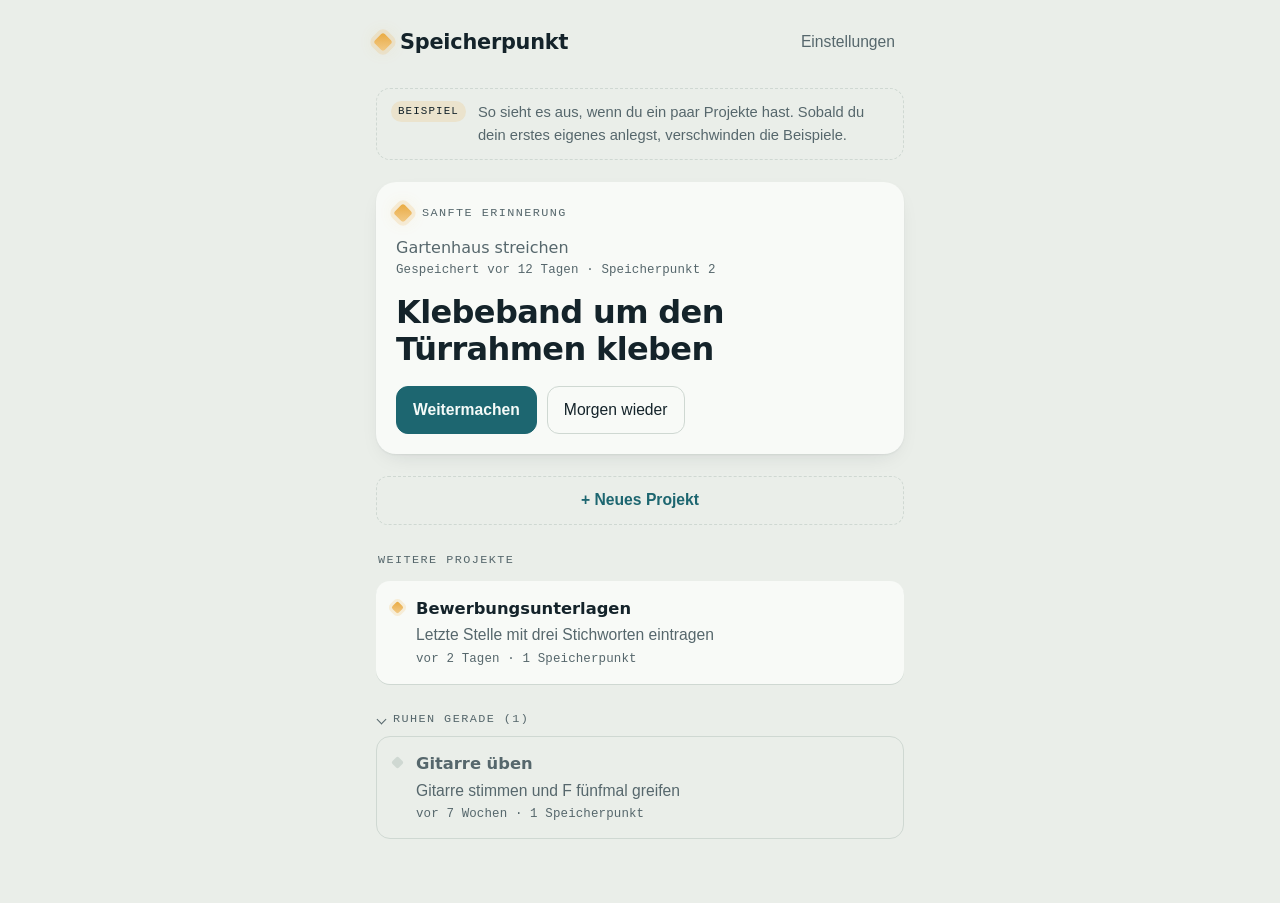
==== index.html @ 3ee36aa5 "Add files via upload v2" ====
<!doctype html>
<html lang="de">
<head>
<meta charset="utf-8">
<meta name="viewport" content="width=device-width, initial-scale=1, viewport-fit=cover">
<title>Speicherpunkt</title>
<meta name="description" content="Setz einen Speicherpunkt, bevor du aufhörst. Wenn du zurückkommst, zeigt dir Speicherpunkt, wo du warst, und genau einen nächsten Schritt.">
<meta name="theme-color" content="#eaeee9" media="(prefers-color-scheme: light)">
<meta name="theme-color" content="#0e1618" media="(prefers-color-scheme: dark)">
<meta name="apple-mobile-web-app-capable" content="yes">
<meta name="mobile-web-app-capable" content="yes">
<meta name="apple-mobile-web-app-title" content="Speicherpunkt">
<meta name="apple-mobile-web-app-status-bar-style" content="default">
<link rel="manifest" href="manifest.webmanifest">
<link rel="icon" href="icons/favicon.svg" type="image/svg+xml">
<link rel="icon" href="icons/icon-192.png" sizes="192x192" type="image/png">
<link rel="apple-touch-icon" href="icons/apple-touch-icon.png">
<style>
:root { padding-top: env(safe-area-inset-top, 0px); padding-bottom: env(safe-area-inset-bottom, 0px); color-scheme: light; }
*, *::before, *::after { box-sizing: border-box; }
html { -webkit-text-size-adjust: 100%; }
body { margin: 0; min-height: 100vh; }
[hidden] { display: none !important; }

/* Layout: one calm column; the save point is the object on stage, everything around it stays quiet. */
:root {
  --paper: #eaeee9;
  --surface: #f8faf7;
  --ink: #14232a;
  --muted: #56676c;
  --line: #cfd8d2;
  --accent: #1d6670;
  --on-accent: #f4faf8;
  --gem: #e9a93a;
  --gem-soft: rgba(233, 169, 58, .16);
  --accent-soft: rgba(29, 102, 112, .09);
  --danger: #a5402d;
  --shadow: 0 1px 2px rgba(20, 35, 42, .06), 0 8px 24px -12px rgba(20, 35, 42, .18);
  --font-display: ui-rounded, "SF Pro Rounded", "Avenir Next", "Segoe UI Variable Display", "Segoe UI", Roboto, system-ui, sans-serif;
  --font-body: -apple-system, BlinkMacSystemFont, "Segoe UI Variable Text", "Segoe UI", Roboto, "Helvetica Neue", Arial, sans-serif;
  --font-mono: ui-monospace, "SF Mono", "Cascadia Mono", Menlo, Consolas, "Roboto Mono", monospace;
  --r: 14px;
}
@media (prefers-color-scheme: dark) { :root:not([data-theme="light"]) {
  --paper: #0e1618; --surface: #162126; --ink: #e3ebe8; --muted: #93a4a6; --line: #26363b;
  --accent: #63c3c3; --on-accent: #0b1517; --gem: #f3bf58; --gem-soft: rgba(243, 191, 88, .14);
  --accent-soft: rgba(99, 195, 195, .10); --danger: #f08a73;
  --shadow: 0 1px 2px rgba(0, 0, 0, .3), 0 10px 30px -14px rgba(0, 0, 0, .6); color-scheme: dark } }
:root[data-theme="dark"] {
  --paper: #0e1618; --surface: #162126; --ink: #e3ebe8; --muted: #93a4a6; --line: #26363b;
  --accent: #63c3c3; --on-accent: #0b1517; --gem: #f3bf58; --gem-soft: rgba(243, 191, 88, .14);
  --accent-soft: rgba(99, 195, 195, .10); --danger: #f08a73;
  --shadow: 0 1px 2px rgba(0, 0, 0, .3), 0 10px 30px -14px rgba(0, 0, 0, .6); color-scheme: dark }

body { background: var(--paper); color: var(--ink); font-family: var(--font-body); font-size: 17px; line-height: 1.55; -webkit-font-smoothing: antialiased; }
.app { max-width: 560px; margin: 0 auto; padding-left: max(16px, env(safe-area-inset-left, 0px)); padding-right: max(16px, env(safe-area-inset-right, 0px)); padding-block: 18px 64px; display: flex; flex-direction: column; gap: 22px; }
h1, h2, h3 { margin: 0; font-family: var(--font-display); font-weight: 700; letter-spacing: -.01em; text-wrap: balance; }
p { margin: 0; }
.mono, .meta { font-family: var(--font-mono); font-size: .78rem; letter-spacing: .01em; color: var(--muted); font-variant-numeric: tabular-nums; }
.eyebrow { font-family: var(--font-mono); font-weight: 500; font-size: .74rem; text-transform: uppercase; letter-spacing: .12em; color: var(--muted); }

/* header */
header.top { display: flex; align-items: center; justify-content: space-between; gap: 12px; min-height: 44px; }
.brand { display: flex; align-items: center; gap: 10px; }
.brand h1 { font-size: 1.3rem; font-weight: 700; }

/* the save-point gem */
.gem { width: 14px; height: 14px; flex: none; transform: rotate(45deg); border-radius: 3px; background: linear-gradient(135deg, var(--gem), color-mix(in srgb, var(--gem) 60%, #ffffff)); box-shadow: 0 0 0 4px var(--gem-soft), 0 0 18px var(--gem-soft); }
.gem.sm { width: 9px; height: 9px; border-radius: 2px; box-shadow: 0 0 0 3px var(--gem-soft); }
.gem.dim { background: var(--line); box-shadow: none; }
@media (prefers-reduced-motion: no-preference) {
  .gem.pulse { animation: pulse 3.2s ease-in-out infinite; }
  @keyframes pulse { 0%, 100% { box-shadow: 0 0 0 4px var(--gem-soft), 0 0 14px var(--gem-soft); } 50% { box-shadow: 0 0 0 7px var(--gem-soft), 0 0 26px var(--gem-soft); } }
}

/* buttons */
button { font: inherit; font-size: .98rem; cursor: pointer; border-radius: 12px; border: 1px solid var(--line); background: var(--surface); color: var(--ink); padding: 11px 16px; min-height: 46px; transition: background-color .15s, border-color .15s, transform .1s; }
button:hover { border-color: color-mix(in srgb, var(--accent) 45%, var(--line)); }
button:active { transform: translateY(1px); }
button.primary { background: var(--accent); color: var(--on-accent); border-color: var(--accent); font-weight: 700; }
button.primary:hover { background: color-mix(in srgb, var(--accent) 88%, var(--ink)); }
button.ghost { background: transparent; border-color: transparent; color: var(--muted); padding-inline: 8px; }
button.ghost:hover { color: var(--ink); border-color: transparent; }
button.wide { width: 100%; }
button.add { border-style: dashed; background: transparent; color: var(--accent); font-weight: 700; }
button:disabled { opacity: .45; cursor: default; }
button:focus-visible, input:focus-visible, textarea:focus-visible, summary:focus-visible { outline: 3px solid var(--gem); outline-offset: 2px; }
.row { display: flex; gap: 10px; flex-wrap: wrap; }
.row.stack { flex-direction: column; }
.row.stack > button { width: 100%; }

/* hero: the save point you could return to */
.hero { position: relative; background: var(--surface); border-radius: 20px; padding: 22px 20px 20px; box-shadow: var(--shadow); display: flex; flex-direction: column; gap: 14px; overflow-wrap: anywhere; min-width: 0; }
.hero .slot { display: flex; align-items: center; gap: 12px; }
.hero-proj { font-family: var(--font-display); font-size: 1rem; font-weight: 500; color: var(--muted); }
.hero-step { font-family: var(--font-display); font-weight: 700; font-size: clamp(1.55rem, 6vw, 2rem); line-height: 1.15; letter-spacing: -.02em; }
.hero .row { margin-top: 4px; }
.hero.quiet .hero-step { font-size: 1.3rem; }

.banner { display: flex; gap: 12px; align-items: flex-start; border: 1px dashed var(--line); border-radius: var(--r); padding: 12px 14px; color: var(--muted); font-size: .92rem; }
.tag { font-family: var(--font-mono); font-size: .68rem; text-transform: uppercase; letter-spacing: .1em; padding: 2px 7px; border-radius: 99px; background: var(--gem-soft); color: var(--ink); white-space: nowrap; }

/* project list */
.group { display: flex; flex-direction: column; gap: 4px; }
.group > h2, .group > summary { font-family: var(--font-mono); font-weight: 500; font-size: .74rem; text-transform: uppercase; letter-spacing: .12em; color: var(--muted); padding: 4px 2px 8px; }
details.group > summary { cursor: pointer; list-style: none; display: flex; align-items: center; gap: 8px; }
details.group > summary::-webkit-details-marker { display: none; }
details.group > summary::before { content: ""; width: 7px; height: 7px; border-right: 1.5px solid currentColor; border-bottom: 1.5px solid currentColor; transform: rotate(-45deg); transition: transform .15s; }
details.group[open] > summary::before { transform: rotate(45deg); }
.list { display: flex; flex-direction: column; gap: 8px; }
.proj { text-align: left; display: grid; grid-template-columns: auto 1fr; gap: 4px 14px; align-items: start; width: 100%; padding: 14px 16px; border-radius: var(--r); background: var(--surface); border-color: transparent; box-shadow: 0 1px 0 var(--line); min-width: 0; }
.proj .gem { margin-top: 7px; }
.proj .body { display: flex; flex-direction: column; gap: 2px; min-width: 0; }
.proj .name { font-family: var(--font-display); font-weight: 700; font-size: 1.02rem; overflow-wrap: anywhere; display: flex; gap: 8px; align-items: center; flex-wrap: wrap; }
.proj .step { color: var(--muted); overflow: hidden; text-overflow: ellipsis; white-space: nowrap; }
.proj.resting { background: transparent; box-shadow: none; border: 1px solid var(--line); }
.proj.resting .name { color: var(--muted); }

/* project / return view */
.stage { display: flex; flex-direction: column; gap: 16px; overflow-wrap: anywhere; min-width: 0; }
.stage h2.big { font-size: clamp(1.7rem, 7vw, 2.2rem); line-height: 1.1; letter-spacing: -.025em; }
.welcome { background: var(--gem-soft); border-radius: var(--r); padding: 12px 14px; font-size: .95rem; }
.where { white-space: pre-wrap; font-size: 1.02rem; padding: 4px 0 4px 16px; border-left: 2px solid var(--line); color: var(--ink); }
.step-card { background: var(--surface); border-radius: 20px; padding: 18px 20px; box-shadow: var(--shadow); display: flex; flex-direction: column; gap: 8px; }
.step-card .next { font-family: var(--font-display); font-weight: 700; font-size: clamp(1.35rem, 5.5vw, 1.7rem); line-height: 1.2; letter-spacing: -.015em; }
.step-card .slot { display: flex; align-items: center; gap: 10px; }

/* history timeline */
details.history > summary { cursor: pointer; color: var(--muted); font-family: var(--font-mono); font-size: .78rem; text-transform: uppercase; letter-spacing: .1em; padding: 6px 2px; list-style: none; display: flex; align-items: center; gap: 8px; }
details.history > summary::-webkit-details-marker { display: none; }
details.history > summary::before { content: ""; width: 7px; height: 7px; border-right: 1.5px solid currentColor; border-bottom: 1.5px solid currentColor; transform: rotate(-45deg); transition: transform .15s; }
details.history[open] > summary::before { transform: rotate(45deg); }
.timeline { list-style: none; margin: 10px 0 0; padding: 0 0 0 6px; display: flex; flex-direction: column; }
.timeline li { position: relative; padding: 0 0 18px 24px; border-left: 1.5px dashed var(--line); display: flex; flex-direction: column; gap: 4px; overflow-wrap: anywhere; }
.timeline li:last-child { border-left-color: transparent; padding-bottom: 0; }
.timeline li .gem { position: absolute; left: -5.5px; top: 5px; }
.timeline .was { color: var(--muted); font-size: .95rem; white-space: pre-wrap; }
.timeline .then { font-size: .95rem; }
.timeline .then s { color: var(--muted); }

/* panels (forms, menus, settings) */
.panel { background: var(--surface); border-radius: 18px; padding: 18px; display: flex; flex-direction: column; gap: 16px; box-shadow: 0 1px 0 var(--line); overflow-wrap: anywhere; min-width: 0; }
.panel h2 { font-size: 1.15rem; }
.panel.big h2 { font-size: clamp(1.45rem, 6vw, 1.8rem); line-height: 1.15; }
.panel.confirm { box-shadow: 0 0 0 1.5px var(--gem); }
.field { display: flex; flex-direction: column; gap: 6px; }
label, .label { font-weight: 700; font-size: .95rem; }
input[type=text], textarea { width: 100%; box-sizing: border-box; font: inherit; font-size: 1.02rem; padding: 13px 14px; border-radius: 12px; border: 1px solid var(--line); background: var(--paper); color: var(--ink); }
input[type=text]::placeholder, textarea::placeholder { color: color-mix(in srgb, var(--muted) 80%, transparent); }
input[aria-invalid="true"] { border-color: var(--danger); }
textarea { min-height: 96px; resize: vertical; }
.hint { color: var(--muted); font-size: .85rem; }
.error { color: var(--danger); font-size: .9rem; }
.chips { display: flex; flex-wrap: wrap; gap: 8px; }
.chip { border-radius: 99px; min-height: 40px; padding: 8px 14px; background: transparent; font-size: .92rem; }
.chip[aria-pressed="true"] { background: var(--accent-soft); border-color: var(--accent); color: var(--accent); font-weight: 700; }

/* focus mode */
.focus { min-height: 62vh; display: flex; flex-direction: column; justify-content: center; align-items: flex-start; gap: 18px; overflow-wrap: anywhere; min-width: 0; }
.focus .next { font-family: var(--font-display); font-weight: 700; font-size: clamp(2rem, 9vw, 2.8rem); line-height: 1.08; letter-spacing: -.03em; }
.focus .gem { width: 18px; height: 18px; }

.finish-offer { display: flex; flex-direction: column; gap: 8px; padding: 14px 16px; border-radius: var(--r); background: var(--gem-soft); }
.finish-offer p:first-child { font-weight: 700; }
button.finish-btn { align-self: flex-start; background: var(--gem); border-color: var(--gem); color: #1b1407; font-weight: 700; }
.done-stage { min-height: 46vh; }
.proj.finished .gem { box-shadow: none; }
.toast { position: fixed; left: 50%; transform: translateX(-50%); width: max-content; max-width: calc(100% - 32px); bottom: calc(18px + env(safe-area-inset-bottom, 0px)); background: var(--ink); color: var(--paper); padding: 11px 16px; border-radius: 12px; font-size: .92rem; box-shadow: var(--shadow); pointer-events: none; }
@media (prefers-reduced-motion: no-preference) {
  .app > * { animation: rise .28s ease-out both; }
  @keyframes rise { from { transform: translateY(6px); } to { transform: none; } }
}
</style>
</head>
<body>
<noscript><p style="padding:16px">Speicherpunkt braucht JavaScript.</p></noscript>
<main class="app" id="app" aria-live="polite"></main>
<div class="toast" id="toast" role="status" hidden></div>

<script>
(() => {
  "use strict";
  const KEY = "speicherpunkt.v1";
  const DAY = 86400000;
  const $app = document.getElementById("app");
  const $toast = document.getElementById("toast");

  // ---------- state ----------
  let state = { v: 1, projects: [], updated: 0 };
  let examples = makeExamples();
  let view = { name: "home" };
  let storage = "memory"; // memory | local
  let confirmFor = null;

  function uid() { return Math.random().toString(36).slice(2, 10) + Date.now().toString(36).slice(-4); }
  function now() { return Date.now(); }

  function makeExamples() {
    const t = now();
    return [
      { id: "ex1", example: true, name: "Gartenhaus streichen", created: t - 30 * DAY, paused: false, remindAt: t - 1000,
        saves: [
          { id: "e1a", at: t - 20 * DAY, where: "Farbe gekauft, Pinsel liegen in der Garage.", next: "Abdeckplane auslegen", done: true },
          { id: "e1b", at: t - 12 * DAY, where: "Die Südwand ist fertig grundiert. Bei der Tür fehlt noch Klebeband.", next: "Klebeband um den Türrahmen kleben" } ] },
      { id: "ex2", example: true, name: "Bewerbungsunterlagen", created: t - 9 * DAY, paused: false, remindAt: null,
        saves: [ { id: "e2a", at: t - 2 * DAY, where: "Lebenslauf aktualisiert bis 2024. Letzte Stelle fehlt noch.", next: "Letzte Stelle mit drei Stichworten eintragen" } ] },
      { id: "ex3", example: true, name: "Gitarre üben", created: t - 90 * DAY, paused: true, remindAt: null,
        saves: [ { id: "e3a", at: t - 47 * DAY, where: "Barré-Griff F klappt fast, Saite H schnarrt noch.", next: "Gitarre stimmen und F fünfmal greifen" } ] }
    ];
  }

  function projects() { return state.projects.length ? state.projects : examples; }
  function showingExamples() { return state.projects.length === 0; }
  function find(id) { return projects().find(p => p.id === id); }
  function current(p) { return p.saves[p.saves.length - 1]; }
  function lastTouched(p) { const c = current(p); return c ? c.at : p.created; }
  function isDue(p) { return !p.paused && !p.finished && p.remindAt && p.remindAt <= now(); }
  const fmtDay = new Intl.DateTimeFormat("de-CH", { day: "numeric", month: "long", year: "numeric" });

  // ---------- persistence ----------
  function readLocal() {
    try { const raw = localStorage.getItem(KEY); if (!raw) return null; const s = JSON.parse(raw); return valid(s) ? s : null; } catch { return null; }
  }
  function writeLocal() {
    try { localStorage.setItem(KEY, JSON.stringify(state)); if (storage === "memory") storage = "local"; return true; } catch { return false; }
  }
  function valid(s) { return s && typeof s === "object" && Array.isArray(s.projects); }

  function persist() {
    state.updated = now();
    writeLocal();
  }

  // ---------- helpers ----------
  const esc = s => String(s == null ? "" : s).replace(/[&<>"']/g, c => ({ "&": "&amp;", "<": "&lt;", ">": "&gt;", '"': "&quot;", "'": "&#39;" }[c]));
  function ago(ts) {
    const d = now() - ts;
    const min = Math.round(d / 60000);
    if (min < 1) return "gerade eben";
    if (min < 60) return "vor " + min + (min === 1 ? " Minute" : " Minuten");
    const h = Math.round(min / 60);
    const days = Math.floor((startOfDay(now()) - startOfDay(ts)) / DAY);
    if (days === 0) return "heute";
    if (days === 1) return "gestern";
    if (days < 14) return "vor " + days + " Tagen";
    const w = Math.round(days / 7);
    if (days < 60) return "vor " + w + " Wochen";
    const m = Math.round(days / 30);
    if (days < 365) return "vor " + m + " Monaten";
    const y = Math.round(days / 365);
    return "vor " + y + (y === 1 ? " Jahr" : " Jahren");
  }
  function startOfDay(ts) { const d = new Date(ts); d.setHours(0, 0, 0, 0); return d.getTime(); }
  const fmtDate = new Intl.DateTimeFormat("de-CH", { weekday: "short", day: "numeric", month: "short" });
  const fmtTime = new Intl.DateTimeFormat("de-CH", { hour: "2-digit", minute: "2-digit" });
  function stamp(ts) { return fmtDate.format(ts) + " · " + fmtTime.format(ts); }
  function remindLabel(ts) {
    const days = Math.round((startOfDay(ts) - startOfDay(now())) / DAY);
    if (days <= 0) return "heute";
    if (days === 1) return "morgen";
    return "am " + fmtDate.format(ts);
  }
  function toast(msg) {
    $toast.textContent = msg; $toast.hidden = false;
    clearTimeout(toast.t); toast.t = setTimeout(() => { $toast.hidden = true; }, 3200);
  }
  function suggestion() {
    const act = projects().filter(p => !p.paused && !p.finished);
    if (!act.length) return null;
    const due = act.filter(isDue).sort((a, b) => a.remindAt - b.remindAt);
    if (due.length) return due[0];
    return act.slice().sort((a, b) => lastTouched(b) - lastTouched(a))[0];
  }
  const REMIND = [
    { k: "none", label: "Nicht erinnern" },
    { k: "1", label: "Morgen" },
    { k: "3", label: "In 3 Tagen" },
    { k: "7", label: "In einer Woche" }
  ];
  function remindFrom(k) {
    if (k === "none" || !k) return null;
    const d = startOfDay(now()) + Number(k) * DAY + 8 * 3600000;
    return d;
  }

  // ---------- views ----------
  function render() {
    const fn = VIEWS[view.name] || VIEWS.home;
    $app.innerHTML = fn();
    const f = $app.querySelector("[data-autofocus]");
    if (f) f.focus({ preventScroll: false });
  }

  const VIEWS = {
    home() {
      const list = projects();
      const s = suggestion();
      const due = list.filter(isDue).filter(p => p !== s);
      const active = list.filter(p => !p.paused && !p.finished && p !== s).sort((a, b) => lastTouched(b) - lastTouched(a));
      const resting = list.filter(p => p.paused && !p.finished).sort((a, b) => lastTouched(b) - lastTouched(a));
      const finished = list.filter(p => p.finished).sort((a, b) => b.finished - a.finished);
      let h = `<header class="top"><div class="brand"><span class="gem" aria-hidden="true"></span><h1>Speicherpunkt</h1></div><button class="ghost" data-action="settings">Einstellungen</button></header>`;
      if (showingExamples()) h += `<p class="banner" id="examples-note"><span class="tag">Beispiel</span><span>So sieht es aus, wenn du ein paar Projekte hast. Sobald du dein erstes eigenes anlegst, verschwinden die Beispiele.</span></p>`;
      if (s) {
        const c = current(s);
        h += `<section class="hero" aria-labelledby="sug-h">
          <div class="slot"><span class="gem${isDue(s) ? " pulse" : ""}" aria-hidden="true"></span><h2 id="sug-h" class="eyebrow">${isDue(s) ? "Sanfte Erinnerung" : "Hier könntest du weitermachen"}</h2></div>
          <div><p class="hero-proj">${esc(s.name)}</p><p class="mono">Gespeichert ${esc(ago(lastTouched(s)))} · Speicherpunkt ${s.saves.length}</p></div>
          <p class="hero-step">${esc(c ? c.next : "Ersten Schritt festlegen")}</p>
          <div class="row"><button class="primary" data-action="open" data-id="${esc(s.id)}">Weitermachen</button>
          ${isDue(s) ? `<button data-action="snooze" data-id="${esc(s.id)}">Morgen wieder</button>` : ""}</div>
        </section>`;
      } else if (!list.length || (finished.length === list.length)) {
        if (finished.length) h += `<section class="hero quiet"><div class="slot"><span class="gem" aria-hidden="true"></span><h2 class="eyebrow">Alles abgeschlossen</h2></div><p class="hero-step">Starke Leistung. Leg ein neues Projekt an, wenn dir danach ist.</p></section>`;
        else
        h += `<section class="hero quiet"><div class="slot"><span class="gem dim" aria-hidden="true"></span><h2 class="eyebrow">Noch leer</h2></div><p class="hero-step">Leg ein Projekt an und setz deinen ersten Speicherpunkt.</p></section>`;
      } else {
        h += `<section class="hero quiet"><div class="slot"><span class="gem dim" aria-hidden="true"></span><h2 class="eyebrow">Alles ruht gerade</h2></div><p class="hero-step">Das ist in Ordnung. Wenn du so weit bist, weck ein Projekt auf.</p></section>`;
      }
      h += `<button class="add wide" data-action="new">+ Neues Projekt</button>`;
      const others = due.concat(active.filter(p => !due.includes(p)));
      if (others.length) {
        h += `<section class="group" aria-labelledby="all-h"><h2 id="all-h">Weitere Projekte</h2><div class="list">${others.map(projRow).join("")}</div></section>`;
      }
      if (resting.length) {
        h += `<details class="group"${others.length || !s ? " open" : ""}><summary>Ruhen gerade (${resting.length})</summary><div class="list">${resting.map(projRow).join("")}</div></details>`;
      }
      if (finished.length) {
        h += `<details class="group" id="finished-group"><summary>Abgeschlossen (${finished.length})</summary><div class="list">${finished.map(projRow).join("")}</div></details>`;
      }
      return h;
    },

    project() {
      const p = find(view.id); if (!p) { view = { name: "home" }; return VIEWS.home(); }
      if (p.finished) return VIEWS.finished();
      const c = current(p);
      const past = p.saves.slice(0, -1).reverse();
      let h = `<header class="top"><button class="ghost" data-action="home">← Übersicht</button><button class="ghost" data-action="menu" data-id="${esc(p.id)}" aria-expanded="${view.menu ? "true" : "false"}">Mehr</button></header>`;
      h += `<section class="stage" aria-labelledby="p-h">
        <div class="meta">${esc(p.name)}${p.example ? " · Beispiel" : ""}${p.paused ? " · ruht" : ""}</div>
        <h2 id="p-h" class="big">Hier warst du stehen geblieben</h2>
        ${c && !p.paused && now() - c.at > 7 * DAY ? `<p class="welcome" id="welcome">Schön, dass du wieder da bist. Du musst nichts aufholen, nur diesen einen Schritt.</p>` : ""}
        ${c ? `${c.where ? `<p class="where">${esc(c.where)}</p>` : ""}
        <div class="step-card">
          <div class="slot"><span class="gem sm" aria-hidden="true"></span><span class="eyebrow">Dein nächster Mini-Schritt</span></div>
          <p class="next" id="next-step">${esc(c.next)}</p>
          <p class="mono">Speicherpunkt ${p.saves.length} · ${esc(stamp(c.at))} · ${esc(ago(c.at))}${p.remindAt && !p.paused ? ` · Erinnerung ${esc(remindLabel(p.remindAt))}` : ""}</p>
        </div>` : `<p>Noch kein Speicherpunkt.</p>`}
      </section>`;
      if (view.edit && c) {
        h += `<form class="panel" data-form="edit-step">
          <div class="field"><label for="f-step">Schritt kleiner machen</label>
          <input type="text" id="f-step" name="next" value="${esc(c.next)}" maxlength="200" required data-autofocus>
          <div class="hint">So klein, dass er fast lächerlich ist. Zum Beispiel nur die Datei öffnen.</div></div>
          <div class="row"><button class="primary" type="submit">Übernehmen</button><button type="button" data-action="cancel-edit">Abbrechen</button></div>
        </form>`;
      } else if (p.paused) {
        h += `<div class="row"><button class="primary" data-action="resume" data-id="${esc(p.id)}">Aufwecken</button></div>`;
      } else {
        h += `<div class="row stack">
          <button class="primary" data-action="start" data-id="${esc(p.id)}" ${c ? "" : "disabled"}>Ich fange an</button>
          <div class="row"><button data-action="edit" ${c ? "" : "disabled"}>Schritt kleiner machen</button>
          <button data-action="save" data-id="${esc(p.id)}">Neuer Speicherpunkt</button></div></div>`;
      }
      if (view.menu) h += menuHtml(p);
      if (past.length) {
        h += `<details class="history"><summary>Frühere Speicherpunkte (${past.length})</summary><ol class="timeline" reversed>${past.map(sv => `<li>
          <span class="gem sm${sv.done ? "" : " dim"}" aria-hidden="true"></span>
          <span class="mono">${esc(stamp(sv.at))}${sv.done ? " · erledigt" : ""}</span>
          ${sv.where ? `<p class="was">${esc(sv.where)}</p>` : ""}
          ${sv.final ? "" : `<p class="then">Nächster Schritt: ${sv.done ? `<s>${esc(sv.next)}</s>` : esc(sv.next)}</p>`}</li>`).join("")}</ol></details>`;
      }
      return h;
    },

    finished() {
      const p = find(view.id); if (!p) { view = { name: "home" }; return VIEWS.home(); }
      const c = current(p);
      const days = Math.max(1, Math.round((startOfDay(p.finished) - startOfDay(p.created)) / DAY) + 1);
      let h = `<header class="top"><button class="ghost" data-action="home">← Übersicht</button><button class="ghost" data-action="menu" data-id="${esc(p.id)}" aria-expanded="${view.menu ? "true" : "false"}">Mehr</button></header>
      <section class="focus done-stage" aria-labelledby="fin-h">
        <span class="gem" aria-hidden="true"></span>
        <h2 id="fin-h" class="eyebrow">Abgeschlossen · ${esc(fmtDay.format(p.finished))}</h2>
        <p class="next">${esc(p.name)}</p>
        <p class="mono" id="fin-stats">${p.saves.length} ${p.saves.length === 1 ? "Speicherpunkt" : "Speicherpunkte"} · ${days} ${days === 1 ? "Tag" : "Tage"} vom Start bis zum Ziel</p>
        ${c && c.where ? `<p class="where">${esc(c.where)}</p>` : ""}
      </section>
      <div class="row stack"><button class="primary" data-action="home">Zur Übersicht</button>
      <button data-action="reopen" data-id="${esc(p.id)}">Wieder öffnen</button></div>`;
      if (view.menu) h += menuHtml(p);
      return h;
    },

    focus() {
      const p = find(view.id); if (!p) { view = { name: "home" }; return VIEWS.home(); }
      const c = current(p);
      const mins = Math.max(0, Math.floor((now() - view.since) / 60000));
      return `<header class="top"><button class="ghost" data-action="open" data-id="${esc(p.id)}">← Zurück</button></header>
      <section class="focus" aria-labelledby="f-h">
        <span class="gem pulse" aria-hidden="true"></span>
        <h2 id="f-h" class="eyebrow">Nur das hier · ${esc(p.name)}</h2>
        <p class="next">${esc(c.next)}</p>
        <p class="mono" id="since">${mins < 1 ? "Gerade angefangen" : "Seit " + mins + (mins === 1 ? " Minute" : " Minuten") + " dabei"}</p>
      </section>
      <div class="row stack"><button class="primary" data-action="done" data-id="${esc(p.id)}">Geschafft</button>
      <button data-action="save" data-id="${esc(p.id)}">Unterbrechen und speichern</button></div>`;
    },

    save() {
      const isNew = view.isNew;
      const p = isNew ? null : find(view.id);
      if (!isNew && !p) { view = { name: "home" }; return VIEWS.home(); }
      const c = p ? current(p) : null;
      const draft = view.draft || {};
      const rk = draft.remind || (p && p.remindAt ? "none" : "none");
      return `<header class="top"><button class="ghost" data-action="${isNew ? "home" : "open"}" ${p ? `data-id="${esc(p.id)}"` : ""}>← Abbrechen</button></header>
      <form class="panel big" data-form="save" novalidate>
        <h2>${isNew ? "Neues Projekt" : view.reopen ? "Wieder öffnen: Wie geht es weiter?" : view.afterDone ? "Geschafft. Was kommt als Nächstes?" : "Speicherpunkt setzen"}</h2>
        ${p ? `<div class="meta">${esc(p.name)}</div>` : ""}
        ${view.afterDone ? `<div class="finish-offer"><p>War das der letzte Schritt?</p>
          <button type="button" class="finish-btn" data-action="finish" data-id="${esc(p.id)}">Projekt abschliessen</button>
          <p class="hint">Sonst halte unten fest, wie es weitergeht.</p></div>` : ""}
        ${isNew ? `<div class="field"><label for="f-name">Wie heisst das Projekt?</label>
          <input type="text" id="f-name" name="name" maxlength="80" value="${esc(draft.name || "")}" data-autofocus placeholder="z. B. Steuererklärung"></div>` : ""}
        <div class="field"><label for="f-where">Wo stehst du gerade?</label>
          <textarea id="f-where" name="where" maxlength="1000" placeholder="Ein, zwei Sätze für dein zukünftiges Ich." ${isNew ? "" : "data-autofocus"}>${esc(draft.where || "")}</textarea>
          <div class="hint">Optional. Auf dem Handy kannst du mit dem Mikrofon der Tastatur diktieren.</div></div>
        <div class="field"><label for="f-next">Nächster Mini-Schritt</label>
          <input type="text" id="f-next" name="next" maxlength="200" value="${esc(draft.next || "")}" placeholder="So klein, dass er fast lächerlich ist">
          <div class="error" id="err" ${view.err ? "" : "hidden"}>${esc(view.err || "")}</div></div>
        <div class="field"><span class="label" id="r-l">Erinnern</span>
          <div class="chips" role="group" aria-labelledby="r-l">${REMIND.map(r => `<button type="button" class="chip" data-action="remind" data-k="${r.k}" aria-pressed="${rk === r.k}">${r.label}</button>`).join("")}</div>
          <div class="hint">Die Erinnerung erscheint hier in der App. Benachrichtigungen aufs Handy kommen in einer späteren Version.</div></div>
        <button class="primary wide" type="submit">Speichern</button>
      </form>`;
    },

    settings() {
      const where = storage === "local" ? "nur auf diesem Gerät, in diesem Browser. Niemand sonst sieht sie, auch kein Server. Mach ab und zu eine Sicherung, besonders bevor du das Gerät wechselst." : "nur vorübergehend. Dieser Browser erlaubt kein Speichern (zum Beispiel im privaten Modus), mach deshalb eine Sicherung.";
      return `<header class="top"><button class="ghost" data-action="home">← Übersicht</button></header>
      <section class="panel"><h2>Speicherort</h2><p id="storage-info">Deine Daten liegen ${where}</p></section>
      <section class="panel"><h2>Als App installieren</h2>
        <p><strong>iPhone:</strong> In Safari auf Teilen tippen, dann „Zum Home-Bildschirm“.</p>
        <p><strong>Android:</strong> In Chrome im Menü „App installieren“ oder „Zum Startbildschirm hinzufügen“.</p>
        <p class="hint">Danach öffnet sich Speicherpunkt wie eine normale App und funktioniert auch ohne Internet.</p></section>
      <section class="panel"><h2>Sicherung</h2>
        <p>Kopiert alle Projekte als Text. Leg ihn irgendwo ab, etwa in einer Notiz, und füge ihn auf einem anderen Gerät wieder ein.</p>
        <div class="row"><button data-action="export">Sicherung kopieren</button></div>
        <textarea id="f-export" readonly hidden aria-label="Sicherung als Text"></textarea>
      </section>
      <form class="panel" data-form="import"><h2>Sicherung einfügen</h2>
        <label for="f-import">Sicherungstext</label>
        <textarea id="f-import" name="data" placeholder="Hier den kopierten Text einfügen"></textarea>
        <div class="error" id="imp-err" ${view.err ? "" : "hidden"}>${esc(view.err || "")}</div>
        ${view.importConfirm ? `<p id="imp-confirm">Das ersetzt deine ${state.projects.length} Projekte durch die Sicherung. Fortfahren?</p>
        <div class="row"><button class="primary" type="submit">Ja, ersetzen</button><button type="button" data-action="imp-no">Abbrechen</button></div>`
        : `<div class="row"><button type="submit">Einfügen und ersetzen</button></div>`}
      </form>
      <section class="panel"><h2>Alles löschen</h2>
        ${confirmFor === "wipe" ? `<p>Wirklich alle Projekte löschen? Das lässt sich nicht rückgängig machen.</p>
          <div class="row"><button class="primary" data-action="wipe-yes">Ja, alles löschen</button><button data-action="wipe-no">Abbrechen</button></div>`
        : `<div class="row"><button data-action="wipe">Alle Projekte löschen</button></div>`}
      </section>`;
    }
  };

  function projRow(p) {
    const c = current(p);
    if (p.finished) {
      return `<button class="proj resting finished" data-action="open" data-id="${esc(p.id)}">
      <span class="gem sm" aria-hidden="true"></span>
      <span class="body"><span class="name">${esc(p.name)}</span>
      <span class="meta">Abgeschlossen am ${esc(fmtDay.format(p.finished))} · ${p.saves.length} ${p.saves.length === 1 ? "Speicherpunkt" : "Speicherpunkte"}</span></span></button>`;
    }
    return `<button class="proj${p.paused ? " resting" : ""}" data-action="open" data-id="${esc(p.id)}">
      <span class="gem sm${p.paused ? " dim" : ""}" aria-hidden="true"></span>
      <span class="body"><span class="name">${esc(p.name)}${isDue(p) ? ` <span class="tag">Erinnerung</span>` : ""}</span>
      <span class="step">${esc(c ? c.next : "Noch kein Schritt")}</span>
      <span class="meta">${esc(ago(lastTouched(p)))} · ${p.saves.length} ${p.saves.length === 1 ? "Speicherpunkt" : "Speicherpunkte"}</span></span></button>`;
  }

  function menuHtml(p) {
    if (confirmFor === "del:" + p.id) {
      return `<section class="panel confirm"><p>Projekt „${esc(p.name)}“ mit allen Speicherpunkten löschen?</p>
        <div class="row"><button class="primary" data-action="del-yes" data-id="${esc(p.id)}">Ja, löschen</button><button data-action="del-no">Abbrechen</button></div></section>`;
    }
    if (view.rename) {
      return `<form class="panel" data-form="rename"><div class="field"><label for="f-rename">Neuer Name</label>
        <input type="text" id="f-rename" name="name" value="${esc(p.name)}" maxlength="80" data-autofocus></div>
        <div class="row"><button class="primary" type="submit">Umbenennen</button><button type="button" data-action="menu-close">Abbrechen</button></div></form>`;
    }
    if (p.finished) {
      return `<section class="panel"><div class="row">
      <button data-action="reopen" data-id="${esc(p.id)}">Wieder öffnen</button>
      <button data-action="rename">Umbenennen</button>
      <button data-action="del" data-id="${esc(p.id)}">Löschen</button>
      <button class="ghost" data-action="menu-close">Schliessen</button></div></section>`;
    }
    return `<section class="panel"><div class="row">
      <button data-action="finish" data-id="${esc(p.id)}">Abschliessen</button>
      ${p.paused ? `<button data-action="resume" data-id="${esc(p.id)}">Aufwecken</button>` : `<button data-action="pause" data-id="${esc(p.id)}">Ruhen lassen</button>`}
      <button data-action="rename">Umbenennen</button>
      <button data-action="del" data-id="${esc(p.id)}">Löschen</button>
      <button class="ghost" data-action="menu-close">Schliessen</button></div>
      <p class="hint">Ruhen lassen heisst: kein Druck, keine Erinnerungen. Das Projekt wartet einfach. Abschliessen heisst: fertig, es braucht keinen nächsten Schritt mehr.</p></section>`;
  }

  // ---------- mutations ----------
  function commit() { if (!showingExamplesOnly()) persist(); }
  function showingExamplesOnly() { return state.projects.length === 0; }

  function readSaveForm(form) {
    return {
      name: form.querySelector("#f-name") ? form.querySelector("#f-name").value.trim() : "",
      where: form.querySelector("#f-where").value.trim(),
      next: form.querySelector("#f-next").value.trim(),
      remind: (view.draft && view.draft.remind) || "none"
    };
  }

  function handleSave(form) {
    const d = readSaveForm(form);
    view.draft = d;
    if (view.isNew && !d.name) { view.err = ""; return fieldError("f-name", "Gib dem Projekt einen Namen."); }
    if (!d.next) return fieldError("f-next", "Schreib einen kleinen nächsten Schritt auf, damit du später leicht wieder einsteigst.");
    const save = { id: uid(), at: now(), where: d.where, next: d.next };
    let p;
    if (view.isNew) {
      p = { id: uid(), name: d.name, created: now(), paused: false, remindAt: remindFrom(d.remind), saves: [save] };
      state.projects.push(p);
      persist();
      view = { name: "home" }; render();
      toast("Projekt angelegt. Dein Speicherpunkt ist gesichert.");
      return;
    }
    p = find(view.id);
    if (view.afterDone) { const c = current(p); if (c) c.done = true; }
    p.saves.push(save);
    p.remindAt = remindFrom(d.remind);
    p.paused = false;
    p.finished = null;
    commit();
    view = { name: "home" }; render();
    toast(p.example ? "Gespeichert (Beispiel, wird nicht dauerhaft gesichert)." : "Gespeichert. Hier geht es weiter, wann immer du bereit bist.");
  }

  function fieldError(id, msg) {
    const err = $app.querySelector("#err");
    if (id === "f-name") {
      let e = $app.querySelector("#name-err");
      if (!e) { e = document.createElement("div"); e.className = "error"; e.id = "name-err"; $app.querySelector("#f-name").after(e); }
      e.textContent = msg;
    } else if (err) { err.textContent = msg; err.hidden = false; }
    const el = $app.querySelector("#" + id); if (el) { el.setAttribute("aria-invalid", "true"); el.focus(); }
  }

  // ---------- events ----------
  $app.addEventListener("click", e => {
    const b = e.target.closest("[data-action]"); if (!b || b.disabled) return;
    const a = b.dataset.action, id = b.dataset.id;
    switch (a) {
      case "home": view = { name: "home" }; confirmFor = null; render(); window.scrollTo(0, 0); break;
      case "settings": view = { name: "settings" }; confirmFor = null; render(); window.scrollTo(0, 0); break;
      case "open": view = { name: "project", id }; confirmFor = null; render(); window.scrollTo(0, 0); break;
      case "new": view = { name: "save", isNew: true, draft: { remind: "3" } }; render(); window.scrollTo(0, 0); break;
      case "save": { const p = find(id), c = p && current(p); view = { name: "save", id, draft: { remind: "3", next: c && !c.done ? c.next : "" } }; render(); window.scrollTo(0, 0); break; }
      case "start": { const p = find(id); if (p) { p.remindAt = null; commit(); } view = { name: "focus", id, since: now() }; render(); window.scrollTo(0, 0); break; }
      case "done": view = { name: "save", id, afterDone: true, draft: { remind: "none" } }; render(); window.scrollTo(0, 0); break;
      case "edit": view.edit = true; render(); break;
      case "cancel-edit": view.edit = false; render(); break;
      case "snooze": { const p = find(id); if (p) { p.remindAt = startOfDay(now()) + DAY + 8 * 3600000; commit(); render(); toast("Alles klar, morgen wieder."); } break; }
      case "menu": view.menu = !view.menu; view.rename = false; confirmFor = null; render(); break;
      case "menu-close": view.menu = false; view.rename = false; confirmFor = null; render(); break;
      case "pause": { const p = find(id); p.paused = true; p.remindAt = null; commit(); view.menu = false; render(); toast("Das Projekt ruht. Es wartet einfach auf dich."); break; }
      case "resume": { const p = find(id); p.paused = false; commit(); view.menu = false; render(); toast("Willkommen zurück."); break; }
      case "rename": view.rename = true; render(); break;
      case "finish": {
        const p = find(id); if (!p) break;
        const form = b.closest("form");
        if (form && view.afterDone) {
          const where = form.querySelector("#f-where").value.trim();
          const c = current(p); if (c) c.done = true;
          if (where) p.saves.push({ id: uid(), at: now(), where, next: "Abgeschlossen", done: true, final: true });
        }
        p.finished = now(); p.paused = false; p.remindAt = null;
        commit(); view = { name: "project", id }; render(); window.scrollTo(0, 0);
        toast("Abgeschlossen. Gut gemacht.");
        break;
      }
      case "reopen": {
        const p = find(id); if (!p) break;
        view = { name: "save", id, reopen: true, draft: { remind: "none", next: "" } }; render(); window.scrollTo(0, 0);
        break;
      }
      case "del": confirmFor = "del:" + id; render(); break;
      case "del-no": confirmFor = null; render(); break;
      case "del-yes": {
        if (find(id) && find(id).example) { examples = examples.filter(p => p.id !== id); }
        else { state.projects = state.projects.filter(p => p.id !== id); persist(); }
        confirmFor = null; view = { name: "home" }; render(); toast("Projekt gelöscht."); break;
      }
      case "remind": {
        const form = b.closest("form"); if (form) view.draft = Object.assign(readSaveForm(form), { remind: b.dataset.k });
        form.querySelectorAll(".chip").forEach(c => c.setAttribute("aria-pressed", String(c === b)));
        break;
      }
      case "export": {
        const txt = JSON.stringify(state);
        const ta = $app.querySelector("#f-export");
        const done = () => toast("Sicherung kopiert.");
        const fallback = () => { ta.hidden = false; ta.value = txt; ta.focus(); ta.select(); toast("Text markiert. Kopiere ihn von Hand."); };
        try { navigator.clipboard.writeText(txt).then(done, fallback); } catch { fallback(); }
        break;
      }
      case "wipe": confirmFor = "wipe"; render(); break;
      case "imp-no": { view = { name: "settings" }; render(); break; }
      case "wipe-no": confirmFor = null; render(); break;
      case "wipe-yes": state = { v: 1, projects: [], updated: 0 }; examples = makeExamples(); persist(); confirmFor = null; view = { name: "home" }; render(); toast("Alles gelöscht."); break;
    }
  });

  $app.addEventListener("submit", e => {
    e.preventDefault();
    const form = e.target, kind = form.dataset.form;
    if (kind === "save") handleSave(form);
    else if (kind === "edit-step") {
      const p = find(view.id), v = form.querySelector("#f-step").value.trim();
      if (!v) return;
      current(p).next = v; commit(); view.edit = false; render(); toast("Schritt angepasst.");
    } else if (kind === "rename") {
      const p = find(view.id), v = form.querySelector("#f-rename").value.trim();
      if (!v) return;
      p.name = v; commit(); view.menu = false; view.rename = false; render(); toast("Umbenannt.");
    } else if (kind === "import") {
      const raw = form.querySelector("#f-import").value.trim();
      let s = null; try { s = JSON.parse(raw); } catch {}
      if (!valid(s)) { view = { name: "settings", err: "Das sieht nicht nach einer Sicherung aus. Füge den ganzen kopierten Text ein." }; render(); return; }
      if (state.projects.length && !view.importConfirm) { view = { name: "settings", importConfirm: true, pending: raw }; render(); $app.querySelector("#f-import").value = raw; return; }
      state = { v: 1, projects: s.projects, updated: 0 }; persist(); view = { name: "home" }; render(); toast("Sicherung eingefügt.");
    }
  });

  $app.addEventListener("input", e => {
    if (e.target.matches("[aria-invalid]")) e.target.removeAttribute("aria-invalid");
  });

  // live minute counter in focus view
  setInterval(() => {
    if (view.name === "focus") { const el = $app.querySelector("#since"); if (el) { const mins = Math.floor((now() - view.since) / 60000); el.textContent = mins < 1 ? "Gerade angefangen" : "Seit " + mins + (mins === 1 ? " Minute" : " Minuten") + " dabei"; } }
  }, 15000);

  // ---------- boot ----------
  const local = readLocal();
  if (local) { state = local; storage = "local"; }
  render();
  // installierbare App: Offline-Cache und dauerhafter Speicher
  if ("serviceWorker" in navigator && location.protocol !== "file:") {
    window.addEventListener("load", () => { navigator.serviceWorker.register("sw.js").catch(() => {}); });
  }
  if (navigator.storage && navigator.storage.persist) { navigator.storage.persist().catch(() => {}); }
  // Mehrere Tabs: Änderungen aus einem anderen Tab übernehmen
  window.addEventListener("storage", e => { if (e.key === KEY) { const s = readLocal(); if (s) { state = s; render(); } } });
})();
</script>
</body>
</html>
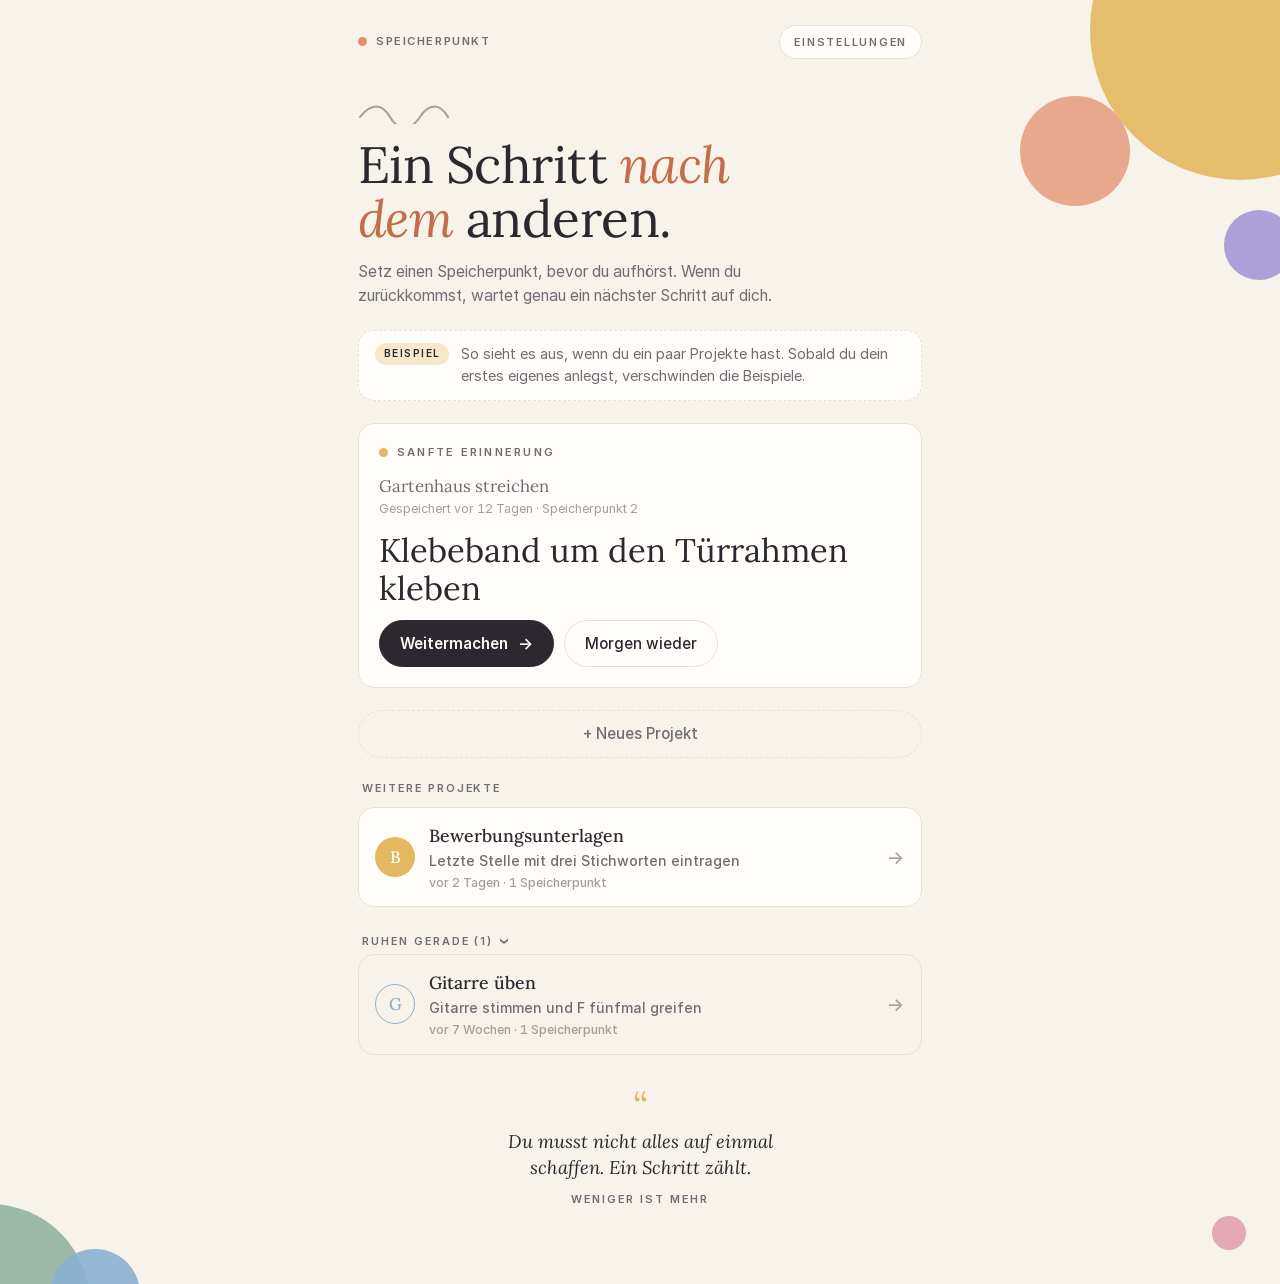
==== commit a57b5bc6: "Add files via upload v3" ====
--- a/index.html
+++ b/index.html
@@ -5,8 +5,8 @@
 <meta name="viewport" content="width=device-width, initial-scale=1, viewport-fit=cover">
 <title>Speicherpunkt</title>
 <meta name="description" content="Setz einen Speicherpunkt, bevor du aufhörst. Wenn du zurückkommst, zeigt dir Speicherpunkt, wo du warst, und genau einen nächsten Schritt.">
-<meta name="theme-color" content="#eaeee9" media="(prefers-color-scheme: light)">
-<meta name="theme-color" content="#0e1618" media="(prefers-color-scheme: dark)">
+<meta name="theme-color" content="#f7f2ea" media="(prefers-color-scheme: light)">
+<meta name="theme-color" content="#1c1a20" media="(prefers-color-scheme: dark)">
 <meta name="apple-mobile-web-app-capable" content="yes">
 <meta name="mobile-web-app-capable" content="yes">
 <meta name="apple-mobile-web-app-title" content="Speicherpunkt">
@@ -15,165 +15,192 @@
 <link rel="icon" href="icons/favicon.svg" type="image/svg+xml">
 <link rel="icon" href="icons/icon-192.png" sizes="192x192" type="image/png">
 <link rel="apple-touch-icon" href="icons/apple-touch-icon.png">
+<link rel="preload" href="fonts/lora.woff2" as="font" type="font/woff2" crossorigin>
+<link rel="preload" href="fonts/inter-400.woff2" as="font" type="font/woff2" crossorigin>
 <style>
-:root { padding-top: env(safe-area-inset-top, 0px); padding-bottom: env(safe-area-inset-bottom, 0px); color-scheme: light; }
+@font-face { font-family: "Lora"; src: url("fonts/lora.woff2") format("woff2"); font-weight: 400 700; font-style: normal; font-display: swap; }
+@font-face { font-family: "Lora"; src: url("fonts/lora-italic.woff2") format("woff2"); font-weight: 400 700; font-style: italic; font-display: swap; }
+@font-face { font-family: "Inter"; src: url("fonts/inter-400.woff2") format("woff2"); font-weight: 400; font-style: normal; font-display: swap; }
+@font-face { font-family: "Inter"; src: url("fonts/inter-500.woff2") format("woff2"); font-weight: 500; font-style: normal; font-display: swap; }
+@font-face { font-family: "Inter"; src: url("fonts/inter-600.woff2") format("woff2"); font-weight: 600 700; font-style: normal; font-display: swap; }
+
+/* Layout: wie der Papier-Planer – warmes Papier, weisse Karten, eine Farbe pro Bereich, Lora mit farbigen Kursivwörtern. */
+:root {
+  padding-top: env(safe-area-inset-top, 0px); padding-bottom: env(safe-area-inset-bottom, 0px); color-scheme: light;
+  --paper: #f7f2ea; --card: #fffdf9; --sunk: #f1ebe1; --line: #e9e0d2; --ink: #2b2830; --muted: #716b74; --faint: #a59d97;
+  --terra: #c46d49; --mustard: #e4b860; --coral: #e3916f; --lavender: #a497d6; --sage: #93b29f; --teal: #6fa39b; --sky: #8bb1d1; --rose: #e3a0b1; --taupe: #b9ad9e;
+  --mustard-ink: #9a7320; --sage-ink: #4f7a66; --lav-ink: #6a5aa8; --rose-ink: #b0607a; --sky-ink: #48759b;
+  --cta: #2b2830; --on-cta: #fdfaf5;
+  --blob-a: .9;
+  --font-serif: "Lora", "Iowan Old Style", "Charter", Georgia, "Times New Roman", serif;
+  --font-sans: "Inter", -apple-system, BlinkMacSystemFont, "Segoe UI", Roboto, Arial, sans-serif;
+  --r: 16px;
+}
+@media (prefers-color-scheme: dark) { :root:not([data-theme="light"]) {
+  --paper: #1c1a20; --card: #25222a; --sunk: #2c2932; --line: #39343f; --ink: #f0eae2; --muted: #aaa2a9; --faint: #7f7880;
+  --terra: #e79a77; --mustard: #e9c374; --coral: #e79d7e; --lavender: #b3a7e2; --sage: #9fbfab; --teal: #84b5ad; --sky: #9bbfdc; --rose: #e9aebd; --taupe: #9e9385;
+  --mustard-ink: #ecc77a; --sage-ink: #a7c9b5; --lav-ink: #c2b7ee; --rose-ink: #efb4c3; --sky-ink: #a9c9e6;
+  --cta: #f0eae2; --on-cta: #1c1a20; --blob-a: .42; color-scheme: dark } }
+:root[data-theme="dark"] {
+  --paper: #1c1a20; --card: #25222a; --sunk: #2c2932; --line: #39343f; --ink: #f0eae2; --muted: #aaa2a9; --faint: #7f7880;
+  --terra: #e79a77; --mustard: #e9c374; --coral: #e79d7e; --lavender: #b3a7e2; --sage: #9fbfab; --teal: #84b5ad; --sky: #9bbfdc; --rose: #e9aebd; --taupe: #9e9385;
+  --mustard-ink: #ecc77a; --sage-ink: #a7c9b5; --lav-ink: #c2b7ee; --rose-ink: #efb4c3; --sky-ink: #a9c9e6;
+  --cta: #f0eae2; --on-cta: #1c1a20; --blob-a: .42; color-scheme: dark }
+
 *, *::before, *::after { box-sizing: border-box; }
 html { -webkit-text-size-adjust: 100%; }
-body { margin: 0; min-height: 100vh; }
+body { margin: 0; min-height: 100vh; background: var(--paper); color: var(--ink); font-family: var(--font-sans); font-size: 16px; line-height: 1.55; -webkit-font-smoothing: antialiased; overflow-x: hidden; }
 [hidden] { display: none !important; }
-
-/* Layout: one calm column; the save point is the object on stage, everything around it stays quiet. */
-:root {
-  --paper: #eaeee9;
-  --surface: #f8faf7;
-  --ink: #14232a;
-  --muted: #56676c;
-  --line: #cfd8d2;
-  --accent: #1d6670;
-  --on-accent: #f4faf8;
-  --gem: #e9a93a;
-  --gem-soft: rgba(233, 169, 58, .16);
-  --accent-soft: rgba(29, 102, 112, .09);
-  --danger: #a5402d;
-  --shadow: 0 1px 2px rgba(20, 35, 42, .06), 0 8px 24px -12px rgba(20, 35, 42, .18);
-  --font-display: ui-rounded, "SF Pro Rounded", "Avenir Next", "Segoe UI Variable Display", "Segoe UI", Roboto, system-ui, sans-serif;
-  --font-body: -apple-system, BlinkMacSystemFont, "Segoe UI Variable Text", "Segoe UI", Roboto, "Helvetica Neue", Arial, sans-serif;
-  --font-mono: ui-monospace, "SF Mono", "Cascadia Mono", Menlo, Consolas, "Roboto Mono", monospace;
-  --r: 14px;
-}
-@media (prefers-color-scheme: dark) { :root:not([data-theme="light"]) {
-  --paper: #0e1618; --surface: #162126; --ink: #e3ebe8; --muted: #93a4a6; --line: #26363b;
-  --accent: #63c3c3; --on-accent: #0b1517; --gem: #f3bf58; --gem-soft: rgba(243, 191, 88, .14);
-  --accent-soft: rgba(99, 195, 195, .10); --danger: #f08a73;
-  --shadow: 0 1px 2px rgba(0, 0, 0, .3), 0 10px 30px -14px rgba(0, 0, 0, .6); color-scheme: dark } }
-:root[data-theme="dark"] {
-  --paper: #0e1618; --surface: #162126; --ink: #e3ebe8; --muted: #93a4a6; --line: #26363b;
-  --accent: #63c3c3; --on-accent: #0b1517; --gem: #f3bf58; --gem-soft: rgba(243, 191, 88, .14);
-  --accent-soft: rgba(99, 195, 195, .10); --danger: #f08a73;
-  --shadow: 0 1px 2px rgba(0, 0, 0, .3), 0 10px 30px -14px rgba(0, 0, 0, .6); color-scheme: dark }
-
-body { background: var(--paper); color: var(--ink); font-family: var(--font-body); font-size: 17px; line-height: 1.55; -webkit-font-smoothing: antialiased; }
-.app { max-width: 560px; margin: 0 auto; padding-left: max(16px, env(safe-area-inset-left, 0px)); padding-right: max(16px, env(safe-area-inset-right, 0px)); padding-block: 18px 64px; display: flex; flex-direction: column; gap: 22px; }
-h1, h2, h3 { margin: 0; font-family: var(--font-display); font-weight: 700; letter-spacing: -.01em; text-wrap: balance; }
 p { margin: 0; }
-.mono, .meta { font-family: var(--font-mono); font-size: .78rem; letter-spacing: .01em; color: var(--muted); font-variant-numeric: tabular-nums; }
-.eyebrow { font-family: var(--font-mono); font-weight: 500; font-size: .74rem; text-transform: uppercase; letter-spacing: .12em; color: var(--muted); }
-
-/* header */
-header.top { display: flex; align-items: center; justify-content: space-between; gap: 12px; min-height: 44px; }
-.brand { display: flex; align-items: center; gap: 10px; }
-.brand h1 { font-size: 1.3rem; font-weight: 700; }
-
-/* the save-point gem */
-.gem { width: 14px; height: 14px; flex: none; transform: rotate(45deg); border-radius: 3px; background: linear-gradient(135deg, var(--gem), color-mix(in srgb, var(--gem) 60%, #ffffff)); box-shadow: 0 0 0 4px var(--gem-soft), 0 0 18px var(--gem-soft); }
-.gem.sm { width: 9px; height: 9px; border-radius: 2px; box-shadow: 0 0 0 3px var(--gem-soft); }
-.gem.dim { background: var(--line); box-shadow: none; }
-@media (prefers-reduced-motion: no-preference) {
-  .gem.pulse { animation: pulse 3.2s ease-in-out infinite; }
-  @keyframes pulse { 0%, 100% { box-shadow: 0 0 0 4px var(--gem-soft), 0 0 14px var(--gem-soft); } 50% { box-shadow: 0 0 0 7px var(--gem-soft), 0 0 26px var(--gem-soft); } }
-}
-
-/* buttons */
-button { font: inherit; font-size: .98rem; cursor: pointer; border-radius: 12px; border: 1px solid var(--line); background: var(--surface); color: var(--ink); padding: 11px 16px; min-height: 46px; transition: background-color .15s, border-color .15s, transform .1s; }
-button:hover { border-color: color-mix(in srgb, var(--accent) 45%, var(--line)); }
+h1, h2, h3 { margin: 0; font-family: var(--font-serif); font-weight: 400; letter-spacing: -.01em; text-wrap: balance; }
+em { font-style: italic; color: var(--accent, var(--terra)); }
+
+.app { position: relative; z-index: 1; max-width: 600px; margin: 0 auto; padding-left: max(18px, env(safe-area-inset-left, 0px)); padding-right: max(18px, env(safe-area-inset-right, 0px)); padding-block: 22px 72px; display: flex; flex-direction: column; gap: 22px; }
+
+/* Bereichsfarben wie die Reiter im Planer */
+[data-view="home"] { --accent: var(--terra); --dot: var(--coral); }
+[data-view="project"] { --accent: var(--sage-ink); --dot: var(--sage); }
+[data-view="focus"] { --accent: var(--mustard-ink); --dot: var(--mustard); }
+[data-view="save"] { --accent: var(--lav-ink); --dot: var(--lavender); }
+[data-view="finished"] { --accent: var(--mustard-ink); --dot: var(--mustard); }
+[data-view="settings"] { --accent: var(--sky-ink); --dot: var(--sky); }
+
+/* dekorative Kreise (Titelseite) */
+body { position: relative; }
+.blobs { position: absolute; top: 0; left: 0; right: 0; bottom: 0; z-index: 0; pointer-events: none; overflow: hidden; }
+.blobs span { position: absolute; border-radius: 50%; opacity: var(--blob-a); }
+.blobs .b1 { width: 300px; height: 300px; right: -110px; top: -120px; background: var(--mustard); }
+.blobs .b2 { width: 110px; height: 110px; right: 150px; top: 96px; background: var(--coral); opacity: calc(var(--blob-a) * .85); }
+.blobs .b3 { width: 70px; height: 70px; right: -14px; top: 210px; background: var(--lavender); }
+.blobs .b4 { width: 200px; height: 200px; left: -110px; bottom: -120px; background: var(--sage); }
+.blobs .b5 { width: 90px; height: 90px; left: 50px; bottom: -55px; background: var(--sky); }
+.blobs .b6 { width: 34px; height: 34px; right: 34px; bottom: 34px; background: var(--rose); }
+body:not([data-view="home"]):not([data-view="finished"]) .blobs { display: none; }
+@media (max-width: 520px) { .blobs .b1 { width: 190px; height: 190px; right: -95px; top: -95px; } .blobs .b2 { width: 64px; height: 64px; right: 66px; top: 74px; } .blobs .b3 { right: -18px; top: 120px; width: 44px; height: 44px; } }
+
+/* Kopfzeile: farbiger Punkt + Label links, Pillen-Button rechts */
+header.top { display: flex; align-items: center; justify-content: space-between; gap: 12px; min-height: 40px; }
+.eyebrow { display: inline-flex; align-items: center; gap: 9px; font-family: var(--font-sans); font-weight: 600; font-size: .7rem; letter-spacing: .2em; text-transform: uppercase; color: var(--muted); }
+.eyebrow::before { content: ""; width: 9px; height: 9px; border-radius: 50%; background: var(--dot, var(--taupe)); flex: none; }
+.eyebrow.plain::before { display: none; }
+header.top > .eyebrow { min-width: 0; overflow-wrap: anywhere; line-height: 1.4; letter-spacing: .14em; }
+header.top > .row { flex: none; flex-wrap: nowrap; gap: 6px; }
+.huge, .big-step, .title { overflow-wrap: anywhere; }
+.label { font-family: var(--font-sans); font-weight: 600; font-size: .68rem; letter-spacing: .18em; text-transform: uppercase; color: var(--muted); }
+
+button { font: inherit; cursor: pointer; color: var(--ink); background: var(--card); border: 1px solid var(--line); border-radius: 999px; padding: 11px 20px; min-height: 46px; font-size: .95rem; font-weight: 500; transition: border-color .15s, background-color .15s, transform .1s; }
+button:hover { border-color: var(--faint); }
 button:active { transform: translateY(1px); }
-button.primary { background: var(--accent); color: var(--on-accent); border-color: var(--accent); font-weight: 700; }
-button.primary:hover { background: color-mix(in srgb, var(--accent) 88%, var(--ink)); }
-button.ghost { background: transparent; border-color: transparent; color: var(--muted); padding-inline: 8px; }
-button.ghost:hover { color: var(--ink); border-color: transparent; }
+button:disabled { opacity: .45; cursor: default; }
+button.primary { background: var(--cta); color: var(--on-cta); border-color: var(--cta); font-weight: 600; display: inline-flex; align-items: center; justify-content: center; gap: 10px; }
+button.primary:hover { border-color: var(--cta); opacity: .92; }
+button.pill { min-height: 34px; padding: 6px 14px; font-size: .68rem; font-weight: 600; letter-spacing: .16em; text-transform: uppercase; color: var(--muted); background: var(--card); }
+button.add { width: 100%; background: transparent; border-style: dashed; color: var(--muted); }
 button.wide { width: 100%; }
-button.add { border-style: dashed; background: transparent; color: var(--accent); font-weight: 700; }
-button:disabled { opacity: .45; cursor: default; }
-button:focus-visible, input:focus-visible, textarea:focus-visible, summary:focus-visible { outline: 3px solid var(--gem); outline-offset: 2px; }
-.row { display: flex; gap: 10px; flex-wrap: wrap; }
-.row.stack { flex-direction: column; }
+button:focus-visible, input:focus-visible, textarea:focus-visible, summary:focus-visible { outline: 3px solid var(--mustard); outline-offset: 2px; }
+.arrow { font-size: 1.05em; line-height: 1; }
+.row { display: flex; gap: 10px; flex-wrap: wrap; align-items: center; }
+.row.stack { flex-direction: column; align-items: stretch; }
 .row.stack > button { width: 100%; }
 
-/* hero: the save point you could return to */
-.hero { position: relative; background: var(--surface); border-radius: 20px; padding: 22px 20px 20px; box-shadow: var(--shadow); display: flex; flex-direction: column; gap: 14px; overflow-wrap: anywhere; min-width: 0; }
-.hero .slot { display: flex; align-items: center; gap: 12px; }
-.hero-proj { font-family: var(--font-display); font-size: 1rem; font-weight: 500; color: var(--muted); }
-.hero-step { font-family: var(--font-display); font-weight: 700; font-size: clamp(1.55rem, 6vw, 2rem); line-height: 1.15; letter-spacing: -.02em; }
-.hero .row { margin-top: 4px; }
-.hero.quiet .hero-step { font-size: 1.3rem; }
-
-.banner { display: flex; gap: 12px; align-items: flex-start; border: 1px dashed var(--line); border-radius: var(--r); padding: 12px 14px; color: var(--muted); font-size: .92rem; }
-.tag { font-family: var(--font-mono); font-size: .68rem; text-transform: uppercase; letter-spacing: .1em; padding: 2px 7px; border-radius: 99px; background: var(--gem-soft); color: var(--ink); white-space: nowrap; }
-
-/* project list */
-.group { display: flex; flex-direction: column; gap: 4px; }
-.group > h2, .group > summary { font-family: var(--font-mono); font-weight: 500; font-size: .74rem; text-transform: uppercase; letter-spacing: .12em; color: var(--muted); padding: 4px 2px 8px; }
+/* Titel mit farbigem Kursivwort */
+.title { font-size: clamp(2.3rem, 10vw, 3.2rem); line-height: 1.05; }
+.title.md { font-size: clamp(1.9rem, 8vw, 2.5rem); }
+.title.center { text-align: center; }
+.sub { color: var(--muted); font-size: .98rem; max-width: 46ch; }
+.wave { display: block; width: 92px; height: 22px; color: var(--faint); }
+.intro { display: flex; flex-direction: column; gap: 14px; padding-top: 18px; }
+
+.card { background: var(--card); border: 1px solid var(--line); border-radius: var(--r); padding: 20px; display: flex; flex-direction: column; gap: 12px; min-width: 0; overflow-wrap: anywhere; }
+.card.tint { border-color: transparent; background: color-mix(in srgb, var(--tint, var(--sage)) 18%, var(--card)); }
+.hero .proj-name { font-family: var(--font-serif); font-size: 1.05rem; color: var(--muted); }
+.big-step { font-family: var(--font-serif); font-size: clamp(1.6rem, 7vw, 2.05rem); line-height: 1.18; }
+.small { font-size: .78rem; color: var(--faint); font-variant-numeric: tabular-nums; }
+
+.chips { display: flex; flex-wrap: wrap; gap: 8px; }
+.chip-static { background: var(--card); border: 1px solid var(--line); border-radius: 999px; padding: 4px 11px; font-size: .74rem; color: var(--muted); }
+.chip { min-height: 38px; padding: 7px 15px; font-size: .88rem; }
+.chip[aria-pressed="true"] { background: color-mix(in srgb, var(--lavender) 22%, var(--card)); border-color: var(--lavender); color: var(--lav-ink); font-weight: 600; }
+
+.banner { display: flex; gap: 12px; align-items: flex-start; background: var(--card); border: 1px dashed var(--line); border-radius: var(--r); padding: 12px 16px; font-size: .9rem; color: var(--muted); }
+.tag { font-size: .64rem; font-weight: 600; letter-spacing: .14em; text-transform: uppercase; border-radius: 999px; padding: 3px 9px; background: color-mix(in srgb, var(--mustard) 30%, var(--card)); color: var(--ink); white-space: nowrap; }
+
+/* Projektliste wie „Wohin heute?“ */
+.group { display: flex; flex-direction: column; gap: 10px; }
+.group > .label, .group > summary { padding: 0 4px; }
 details.group > summary { cursor: pointer; list-style: none; display: flex; align-items: center; gap: 8px; }
 details.group > summary::-webkit-details-marker { display: none; }
-details.group > summary::before { content: ""; width: 7px; height: 7px; border-right: 1.5px solid currentColor; border-bottom: 1.5px solid currentColor; transform: rotate(-45deg); transition: transform .15s; }
-details.group[open] > summary::before { transform: rotate(45deg); }
-.list { display: flex; flex-direction: column; gap: 8px; }
-.proj { text-align: left; display: grid; grid-template-columns: auto 1fr; gap: 4px 14px; align-items: start; width: 100%; padding: 14px 16px; border-radius: var(--r); background: var(--surface); border-color: transparent; box-shadow: 0 1px 0 var(--line); min-width: 0; }
-.proj .gem { margin-top: 7px; }
-.proj .body { display: flex; flex-direction: column; gap: 2px; min-width: 0; }
-.proj .name { font-family: var(--font-display); font-weight: 700; font-size: 1.02rem; overflow-wrap: anywhere; display: flex; gap: 8px; align-items: center; flex-wrap: wrap; }
-.proj .step { color: var(--muted); overflow: hidden; text-overflow: ellipsis; white-space: nowrap; }
-.proj.resting { background: transparent; box-shadow: none; border: 1px solid var(--line); }
-.proj.resting .name { color: var(--muted); }
-
-/* project / return view */
-.stage { display: flex; flex-direction: column; gap: 16px; overflow-wrap: anywhere; min-width: 0; }
-.stage h2.big { font-size: clamp(1.7rem, 7vw, 2.2rem); line-height: 1.1; letter-spacing: -.025em; }
-.welcome { background: var(--gem-soft); border-radius: var(--r); padding: 12px 14px; font-size: .95rem; }
-.where { white-space: pre-wrap; font-size: 1.02rem; padding: 4px 0 4px 16px; border-left: 2px solid var(--line); color: var(--ink); }
-.step-card { background: var(--surface); border-radius: 20px; padding: 18px 20px; box-shadow: var(--shadow); display: flex; flex-direction: column; gap: 8px; }
-.step-card .next { font-family: var(--font-display); font-weight: 700; font-size: clamp(1.35rem, 5.5vw, 1.7rem); line-height: 1.2; letter-spacing: -.015em; }
-.step-card .slot { display: flex; align-items: center; gap: 10px; }
-
-/* history timeline */
-details.history > summary { cursor: pointer; color: var(--muted); font-family: var(--font-mono); font-size: .78rem; text-transform: uppercase; letter-spacing: .1em; padding: 6px 2px; list-style: none; display: flex; align-items: center; gap: 8px; }
+details.group > summary::after, details.history > summary::after { content: "›"; font-size: 1rem; letter-spacing: 0; transition: transform .15s; }
+details[open] > summary::after { transform: rotate(90deg); }
+.list { display: flex; flex-direction: column; gap: 10px; }
+.proj { --pc: var(--sage); text-align: left; display: grid; grid-template-columns: auto 1fr auto; gap: 14px; align-items: center; width: 100%; padding: 14px 16px; border-radius: var(--r); background: var(--card); border: 1px solid var(--line); min-width: 0; }
+.num { width: 40px; height: 40px; border-radius: 50%; background: var(--pc); color: #fff; display: grid; place-items: center; font-family: var(--font-serif); font-size: 1.05rem; flex: none; }
+.proj .body { display: flex; flex-direction: column; gap: 1px; min-width: 0; }
+.proj .name { font-family: var(--font-serif); font-size: 1.1rem; overflow-wrap: anywhere; display: flex; gap: 8px; align-items: center; flex-wrap: wrap; }
+.proj .step { color: var(--muted); font-size: .88rem; overflow: hidden; text-overflow: ellipsis; white-space: nowrap; }
+.proj .go { color: var(--faint); font-size: 1.15rem; }
+.proj.resting { background: transparent; }
+.proj.resting .num { background: transparent; border: 1.5px solid var(--pc); color: var(--pc); }
+.proj.finished .num { background: transparent; border: 1.5px solid var(--pc); color: var(--pc); }
+.c0 { --pc: var(--sage); } .c1 { --pc: var(--coral); } .c2 { --pc: var(--lavender); } .c3 { --pc: var(--mustard); } .c4 { --pc: var(--sky); } .c5 { --pc: var(--rose); } .c6 { --pc: var(--teal); }
+
+.quote { text-align: center; display: flex; flex-direction: column; gap: 10px; align-items: center; padding: 18px 6px 4px; }
+.quote .mark { font-family: var(--font-serif); font-size: 2.4rem; line-height: .6; color: var(--mustard); }
+.quote p { font-family: var(--font-serif); font-style: italic; font-size: 1.15rem; line-height: 1.45; max-width: 30ch; }
+
+/* Projektansicht */
+.stage { display: flex; flex-direction: column; gap: 16px; min-width: 0; overflow-wrap: anywhere; }
+.where { font-family: var(--font-serif); font-size: 1.08rem; line-height: 1.5; white-space: pre-wrap; padding-left: 16px; border-left: 2px solid var(--line); }
+.welcome { --tint: var(--rose); }
+.welcome .wt { font-family: var(--font-serif); font-size: 1.35rem; line-height: 1.2; }
+.welcome .wt em { color: var(--rose-ink); }
+.stepcard { --tint: var(--sage); }
+
+details.history > summary { cursor: pointer; list-style: none; display: flex; align-items: center; gap: 8px; padding: 4px; }
 details.history > summary::-webkit-details-marker { display: none; }
-details.history > summary::before { content: ""; width: 7px; height: 7px; border-right: 1.5px solid currentColor; border-bottom: 1.5px solid currentColor; transform: rotate(-45deg); transition: transform .15s; }
-details.history[open] > summary::before { transform: rotate(45deg); }
-.timeline { list-style: none; margin: 10px 0 0; padding: 0 0 0 6px; display: flex; flex-direction: column; }
-.timeline li { position: relative; padding: 0 0 18px 24px; border-left: 1.5px dashed var(--line); display: flex; flex-direction: column; gap: 4px; overflow-wrap: anywhere; }
+.timeline { list-style: none; margin: 12px 0 0; padding: 0 0 0 8px; display: flex; flex-direction: column; }
+.timeline li { position: relative; padding: 0 0 18px 24px; border-left: 1.5px dotted var(--line); display: flex; flex-direction: column; gap: 4px; overflow-wrap: anywhere; }
 .timeline li:last-child { border-left-color: transparent; padding-bottom: 0; }
-.timeline li .gem { position: absolute; left: -5.5px; top: 5px; }
-.timeline .was { color: var(--muted); font-size: .95rem; white-space: pre-wrap; }
-.timeline .then { font-size: .95rem; }
-.timeline .then s { color: var(--muted); }
-
-/* panels (forms, menus, settings) */
-.panel { background: var(--surface); border-radius: 18px; padding: 18px; display: flex; flex-direction: column; gap: 16px; box-shadow: 0 1px 0 var(--line); overflow-wrap: anywhere; min-width: 0; }
-.panel h2 { font-size: 1.15rem; }
-.panel.big h2 { font-size: clamp(1.45rem, 6vw, 1.8rem); line-height: 1.15; }
-.panel.confirm { box-shadow: 0 0 0 1.5px var(--gem); }
-.field { display: flex; flex-direction: column; gap: 6px; }
-label, .label { font-weight: 700; font-size: .95rem; }
-input[type=text], textarea { width: 100%; box-sizing: border-box; font: inherit; font-size: 1.02rem; padding: 13px 14px; border-radius: 12px; border: 1px solid var(--line); background: var(--paper); color: var(--ink); }
-input[type=text]::placeholder, textarea::placeholder { color: color-mix(in srgb, var(--muted) 80%, transparent); }
-input[aria-invalid="true"] { border-color: var(--danger); }
-textarea { min-height: 96px; resize: vertical; }
-.hint { color: var(--muted); font-size: .85rem; }
-.error { color: var(--danger); font-size: .9rem; }
-.chips { display: flex; flex-wrap: wrap; gap: 8px; }
-.chip { border-radius: 99px; min-height: 40px; padding: 8px 14px; background: transparent; font-size: .92rem; }
-.chip[aria-pressed="true"] { background: var(--accent-soft); border-color: var(--accent); color: var(--accent); font-weight: 700; }
-
-/* focus mode */
-.focus { min-height: 62vh; display: flex; flex-direction: column; justify-content: center; align-items: flex-start; gap: 18px; overflow-wrap: anywhere; min-width: 0; }
-.focus .next { font-family: var(--font-display); font-weight: 700; font-size: clamp(2rem, 9vw, 2.8rem); line-height: 1.08; letter-spacing: -.03em; }
-.focus .gem { width: 18px; height: 18px; }
-
-.finish-offer { display: flex; flex-direction: column; gap: 8px; padding: 14px 16px; border-radius: var(--r); background: var(--gem-soft); }
-.finish-offer p:first-child { font-weight: 700; }
-button.finish-btn { align-self: flex-start; background: var(--gem); border-color: var(--gem); color: #1b1407; font-weight: 700; }
-.done-stage { min-height: 46vh; }
-.proj.finished .gem { box-shadow: none; }
-.toast { position: fixed; left: 50%; transform: translateX(-50%); width: max-content; max-width: calc(100% - 32px); bottom: calc(18px + env(safe-area-inset-bottom, 0px)); background: var(--ink); color: var(--paper); padding: 11px 16px; border-radius: 12px; font-size: .92rem; box-shadow: var(--shadow); pointer-events: none; }
-@media (prefers-reduced-motion: no-preference) {
-  .app > * { animation: rise .28s ease-out both; }
-  @keyframes rise { from { transform: translateY(6px); } to { transform: none; } }
-}
+.timeline li .dotm { position: absolute; left: -6px; top: 6px; width: 11px; height: 11px; border-radius: 50%; background: var(--sage); }
+.timeline li .dotm.open { background: var(--card); border: 1.5px solid var(--taupe); }
+.timeline .was { font-family: var(--font-serif); font-size: 1rem; white-space: pre-wrap; }
+.timeline .then { font-size: .9rem; color: var(--muted); }
+
+/* Fokus */
+.focus { min-height: 58vh; display: flex; flex-direction: column; justify-content: center; align-items: center; text-align: center; gap: 18px; min-width: 0; overflow-wrap: anywhere; }
+.focus .huge { font-family: var(--font-serif); font-size: clamp(2.1rem, 9.5vw, 3rem); line-height: 1.1; max-width: 16ch; }
+.ring { width: 64px; height: 64px; border-radius: 50%; background: color-mix(in srgb, var(--mustard) 35%, var(--card)); display: grid; place-items: center; }
+.ring::after { content: ""; width: 22px; height: 22px; border-radius: 50%; background: var(--mustard); }
+@media (prefers-reduced-motion: no-preference) { .ring { animation: breathe 4s ease-in-out infinite; } @keyframes breathe { 0%, 100% { transform: scale(1); } 50% { transform: scale(1.08); } } }
+
+/* Formulare */
+.panel { background: var(--card); border: 1px solid var(--line); border-radius: var(--r); padding: 20px; display: flex; flex-direction: column; gap: 18px; min-width: 0; overflow-wrap: anywhere; }
+.panel h2 { font-size: 1.35rem; }
+.panel.confirm { border-color: var(--coral); }
+.field { display: flex; flex-direction: column; gap: 7px; }
+label, .flabel { font-weight: 600; font-size: .68rem; letter-spacing: .18em; text-transform: uppercase; color: var(--muted); }
+input[type=text], textarea { width: 100%; font: inherit; font-size: 1.02rem; padding: 13px 14px; border-radius: 12px; border: 1px solid var(--line); background: var(--paper); color: var(--ink); }
+input[type=text]::placeholder, textarea::placeholder { color: var(--faint); }
+input[aria-invalid="true"] { border-color: var(--coral); }
+textarea { min-height: 100px; resize: vertical; font-family: var(--font-serif); }
+.hint { color: var(--muted); font-size: .84rem; }
+.error { color: var(--terra); font-size: .9rem; }
+.finish-offer { --tint: var(--mustard); }
+.finish-offer .ft { font-family: var(--font-serif); font-size: 1.25rem; }
+button.finish-btn { align-self: flex-start; background: var(--mustard); border-color: var(--mustard); color: #2b2205; font-weight: 600; }
+.done-stage { min-height: 48vh; }
+.settings-list { display: flex; flex-direction: column; gap: 14px; }
+.settings-list .panel { gap: 12px; }
+.howto { display: grid; grid-template-columns: auto 1fr; gap: 10px 14px; align-items: start; }
+.howto .num { width: 30px; height: 30px; font-size: .9rem; }
+
+.toast { position: fixed; z-index: 5; left: 50%; transform: translateX(-50%); width: max-content; max-width: calc(100% - 36px); bottom: calc(20px + env(safe-area-inset-bottom, 0px)); background: var(--cta); color: var(--on-cta); padding: 11px 18px; border-radius: 999px; font-size: .9rem; pointer-events: none; text-align: center; }
+@media (prefers-reduced-motion: no-preference) { .app > * { animation: rise .3s ease-out both; } @keyframes rise { from { transform: translateY(6px); } to { transform: none; } } }
 </style>
 </head>
 <body>
 <noscript><p style="padding:16px">Speicherpunkt braucht JavaScript.</p></noscript>
+<div class="blobs" aria-hidden="true"><span class="b1"></span><span class="b2"></span><span class="b3"></span><span class="b4"></span><span class="b5"></span><span class="b6"></span></div>
 <main class="app" id="app" aria-live="polite"></main>
 <div class="toast" id="toast" role="status" hidden></div>
 
@@ -287,9 +314,18 @@
   function render() {
     const fn = VIEWS[view.name] || VIEWS.home;
     $app.innerHTML = fn();
+    const p = view.id ? find(view.id) : null;
+    document.body.dataset.view = view.name === "project" && p && p.finished ? "finished" : (VIEWS[view.name] ? view.name : "home");
     const f = $app.querySelector("[data-autofocus]");
     if (f) f.focus({ preventScroll: false });
   }
+
+  const ARROW = `<span class="arrow" aria-hidden="true">→</span>`;
+  const BACK = label => `<span aria-hidden="true">←</span> ${label}`;
+  const WAVE = `<svg class="wave" viewBox="0 0 92 22" aria-hidden="true"><path d="M2 15c11-14 22-14 30 0s21 14 30 0 20-14 28 0" fill="none" stroke="currentColor" stroke-width="2" stroke-linecap="round"/></svg>`;
+  function colorOf(p) { let h = 0; for (const ch of String(p.id)) h = (h * 31 + ch.charCodeAt(0)) >>> 0; return "c" + (h % 7); }
+  function initial(p) { const m = String(p.name).trim().match(/[\p{L}\p{N}]/u); return m ? m[0].toUpperCase() : "·"; }
+  function mins(since) { const m = Math.max(0, Math.floor((now() - since) / 60000)); return m < 1 ? "Gerade angefangen" : "Seit " + m + (m === 1 ? " Minute" : " Minuten") + " dabei"; }
 
   const VIEWS = {
     home() {
@@ -299,35 +335,32 @@
       const active = list.filter(p => !p.paused && !p.finished && p !== s).sort((a, b) => lastTouched(b) - lastTouched(a));
       const resting = list.filter(p => p.paused && !p.finished).sort((a, b) => lastTouched(b) - lastTouched(a));
       const finished = list.filter(p => p.finished).sort((a, b) => b.finished - a.finished);
-      let h = `<header class="top"><div class="brand"><span class="gem" aria-hidden="true"></span><h1>Speicherpunkt</h1></div><button class="ghost" data-action="settings">Einstellungen</button></header>`;
+      let h = `<header class="top"><span class="eyebrow">Speicherpunkt</span><button class="pill" data-action="settings">Einstellungen</button></header>
+      <section class="intro">${WAVE}<h1 class="title">Ein Schritt <em>nach dem</em> anderen.</h1>
+        <p class="sub">Setz einen Speicherpunkt, bevor du aufhörst. Wenn du zurückkommst, wartet genau ein nächster Schritt auf dich.</p></section>`;
       if (showingExamples()) h += `<p class="banner" id="examples-note"><span class="tag">Beispiel</span><span>So sieht es aus, wenn du ein paar Projekte hast. Sobald du dein erstes eigenes anlegst, verschwinden die Beispiele.</span></p>`;
       if (s) {
         const c = current(s);
-        h += `<section class="hero" aria-labelledby="sug-h">
-          <div class="slot"><span class="gem${isDue(s) ? " pulse" : ""}" aria-hidden="true"></span><h2 id="sug-h" class="eyebrow">${isDue(s) ? "Sanfte Erinnerung" : "Hier könntest du weitermachen"}</h2></div>
-          <div><p class="hero-proj">${esc(s.name)}</p><p class="mono">Gespeichert ${esc(ago(lastTouched(s)))} · Speicherpunkt ${s.saves.length}</p></div>
-          <p class="hero-step">${esc(c ? c.next : "Ersten Schritt festlegen")}</p>
-          <div class="row"><button class="primary" data-action="open" data-id="${esc(s.id)}">Weitermachen</button>
+        h += `<section class="card hero" aria-labelledby="sug-h">
+          <h2 id="sug-h" class="eyebrow" style="--dot: var(${isDue(s) ? "--mustard" : "--coral"})">${isDue(s) ? "Sanfte Erinnerung" : "Hier könntest du weitermachen"}</h2>
+          <div><p class="proj-name">${esc(s.name)}</p><p class="small">Gespeichert ${esc(ago(lastTouched(s)))} · Speicherpunkt ${s.saves.length}</p></div>
+          <p class="big-step">${esc(c ? c.next : "Ersten Schritt festlegen")}</p>
+          <div class="row"><button class="primary" data-action="open" data-id="${esc(s.id)}">Weitermachen ${ARROW}</button>
           ${isDue(s) ? `<button data-action="snooze" data-id="${esc(s.id)}">Morgen wieder</button>` : ""}</div>
         </section>`;
-      } else if (!list.length || (finished.length === list.length)) {
-        if (finished.length) h += `<section class="hero quiet"><div class="slot"><span class="gem" aria-hidden="true"></span><h2 class="eyebrow">Alles abgeschlossen</h2></div><p class="hero-step">Starke Leistung. Leg ein neues Projekt an, wenn dir danach ist.</p></section>`;
-        else
-        h += `<section class="hero quiet"><div class="slot"><span class="gem dim" aria-hidden="true"></span><h2 class="eyebrow">Noch leer</h2></div><p class="hero-step">Leg ein Projekt an und setz deinen ersten Speicherpunkt.</p></section>`;
+      } else if (list.length && finished.length === list.length) {
+        h += `<section class="card hero"><h2 class="eyebrow" style="--dot: var(--mustard)">Alles abgeschlossen</h2><p class="big-step">Starke Leistung. Leg ein neues Projekt an, wenn dir <em>danach</em> ist.</p></section>`;
+      } else if (!list.length) {
+        h += `<section class="card hero"><h2 class="eyebrow">Noch leer</h2><p class="big-step">Leg ein Projekt an und setz deinen <em>ersten</em> Speicherpunkt.</p></section>`;
       } else {
-        h += `<section class="hero quiet"><div class="slot"><span class="gem dim" aria-hidden="true"></span><h2 class="eyebrow">Alles ruht gerade</h2></div><p class="hero-step">Das ist in Ordnung. Wenn du so weit bist, weck ein Projekt auf.</p></section>`;
+        h += `<section class="card hero"><h2 class="eyebrow" style="--dot: var(--rose)">Alles ruht gerade</h2><p class="big-step">Das ist in Ordnung. Wenn du so weit bist, weck ein Projekt <em>auf.</em></p></section>`;
       }
-      h += `<button class="add wide" data-action="new">+ Neues Projekt</button>`;
+      h += `<button class="add" data-action="new">+ Neues Projekt</button>`;
       const others = due.concat(active.filter(p => !due.includes(p)));
-      if (others.length) {
-        h += `<section class="group" aria-labelledby="all-h"><h2 id="all-h">Weitere Projekte</h2><div class="list">${others.map(projRow).join("")}</div></section>`;
-      }
-      if (resting.length) {
-        h += `<details class="group"${others.length || !s ? " open" : ""}><summary>Ruhen gerade (${resting.length})</summary><div class="list">${resting.map(projRow).join("")}</div></details>`;
-      }
-      if (finished.length) {
-        h += `<details class="group" id="finished-group"><summary>Abgeschlossen (${finished.length})</summary><div class="list">${finished.map(projRow).join("")}</div></details>`;
-      }
+      if (others.length) h += `<section class="group" aria-labelledby="all-h"><h2 id="all-h" class="label">Weitere Projekte</h2><div class="list">${others.map(projRow).join("")}</div></section>`;
+      if (resting.length) h += `<details class="group"${others.length || !s ? " open" : ""}><summary class="label">Ruhen gerade (${resting.length})</summary><div class="list">${resting.map(projRow).join("")}</div></details>`;
+      if (finished.length) h += `<details class="group" id="finished-group"><summary class="label">Abgeschlossen (${finished.length})</summary><div class="list">${finished.map(projRow).join("")}</div></details>`;
+      h += `<section class="quote"><span class="mark" aria-hidden="true">“</span><p>Du musst nicht alles auf einmal schaffen. Ein Schritt zählt.</p><span class="label">Weniger ist mehr</span></section>`;
       return h;
     },
 
@@ -336,16 +369,17 @@
       if (p.finished) return VIEWS.finished();
       const c = current(p);
       const past = p.saves.slice(0, -1).reverse();
-      let h = `<header class="top"><button class="ghost" data-action="home">← Übersicht</button><button class="ghost" data-action="menu" data-id="${esc(p.id)}" aria-expanded="${view.menu ? "true" : "false"}">Mehr</button></header>`;
+      let h = `<header class="top"><span class="eyebrow" style="--dot: var(${"--" + ({c0:"sage",c1:"coral",c2:"lavender",c3:"mustard",c4:"sky",c5:"rose",c6:"teal"})[colorOf(p)]})">${esc(p.name)}${p.example ? " · Beispiel" : ""}${p.paused ? " · ruht" : ""}</span>
+        <div class="row"><button class="pill" data-action="menu" data-id="${esc(p.id)}" aria-expanded="${view.menu ? "true" : "false"}">Mehr</button><button class="pill" data-action="home">${BACK("Übersicht")}</button></div></header>`;
       h += `<section class="stage" aria-labelledby="p-h">
-        <div class="meta">${esc(p.name)}${p.example ? " · Beispiel" : ""}${p.paused ? " · ruht" : ""}</div>
-        <h2 id="p-h" class="big">Hier warst du stehen geblieben</h2>
-        ${c && !p.paused && now() - c.at > 7 * DAY ? `<p class="welcome" id="welcome">Schön, dass du wieder da bist. Du musst nichts aufholen, nur diesen einen Schritt.</p>` : ""}
+        <h2 id="p-h" class="title md">Hier warst du <em>stehen geblieben.</em></h2>
+        ${c && !p.paused && now() - c.at > 7 * DAY ? `<div class="card tint welcome" id="welcome"><p class="wt">Du bist nicht <em>hinterher.</em></p><p>Schön, dass du wieder da bist. Du musst nichts aufholen, nur diesen einen Schritt.</p>
+          <div class="chips"><span class="chip-static">Kein Aufholen</span><span class="chip-static">Lücken sind normal</span><span class="chip-static">Ein Schritt reicht</span></div></div>` : ""}
         ${c ? `${c.where ? `<p class="where">${esc(c.where)}</p>` : ""}
-        <div class="step-card">
-          <div class="slot"><span class="gem sm" aria-hidden="true"></span><span class="eyebrow">Dein nächster Mini-Schritt</span></div>
-          <p class="next" id="next-step">${esc(c.next)}</p>
-          <p class="mono">Speicherpunkt ${p.saves.length} · ${esc(stamp(c.at))} · ${esc(ago(c.at))}${p.remindAt && !p.paused ? ` · Erinnerung ${esc(remindLabel(p.remindAt))}` : ""}</p>
+        <div class="card tint stepcard">
+          <span class="label">Dein nächster Mini-Schritt</span>
+          <p class="big-step" id="next-step">${esc(c.next)}</p>
+          <p class="small">Speicherpunkt ${p.saves.length} · ${esc(stamp(c.at))} · ${esc(ago(c.at))}${p.remindAt && !p.paused ? ` · Erinnerung ${esc(remindLabel(p.remindAt))}` : ""}</p>
         </div>` : `<p>Noch kein Speicherpunkt.</p>`}
       </section>`;
       if (view.edit && c) {
@@ -356,18 +390,18 @@
           <div class="row"><button class="primary" type="submit">Übernehmen</button><button type="button" data-action="cancel-edit">Abbrechen</button></div>
         </form>`;
       } else if (p.paused) {
-        h += `<div class="row"><button class="primary" data-action="resume" data-id="${esc(p.id)}">Aufwecken</button></div>`;
+        h += `<div class="row stack"><button class="primary" data-action="resume" data-id="${esc(p.id)}">Aufwecken ${ARROW}</button></div>`;
       } else {
         h += `<div class="row stack">
-          <button class="primary" data-action="start" data-id="${esc(p.id)}" ${c ? "" : "disabled"}>Ich fange an</button>
+          <button class="primary" data-action="start" data-id="${esc(p.id)}" ${c ? "" : "disabled"}>Ich fange an ${ARROW}</button>
           <div class="row"><button data-action="edit" ${c ? "" : "disabled"}>Schritt kleiner machen</button>
           <button data-action="save" data-id="${esc(p.id)}">Neuer Speicherpunkt</button></div></div>`;
       }
       if (view.menu) h += menuHtml(p);
       if (past.length) {
-        h += `<details class="history"><summary>Frühere Speicherpunkte (${past.length})</summary><ol class="timeline" reversed>${past.map(sv => `<li>
-          <span class="gem sm${sv.done ? "" : " dim"}" aria-hidden="true"></span>
-          <span class="mono">${esc(stamp(sv.at))}${sv.done ? " · erledigt" : ""}</span>
+        h += `<details class="history"><summary class="label">Frühere Speicherpunkte (${past.length})</summary><ol class="timeline" reversed>${past.map(sv => `<li>
+          <span class="dotm${sv.done ? "" : " open"}" aria-hidden="true"></span>
+          <span class="small">${esc(stamp(sv.at))}${sv.done ? " · erledigt" : ""}</span>
           ${sv.where ? `<p class="was">${esc(sv.where)}</p>` : ""}
           ${sv.final ? "" : `<p class="then">Nächster Schritt: ${sv.done ? `<s>${esc(sv.next)}</s>` : esc(sv.next)}</p>`}</li>`).join("")}</ol></details>`;
       }
@@ -378,13 +412,14 @@
       const p = find(view.id); if (!p) { view = { name: "home" }; return VIEWS.home(); }
       const c = current(p);
       const days = Math.max(1, Math.round((startOfDay(p.finished) - startOfDay(p.created)) / DAY) + 1);
-      let h = `<header class="top"><button class="ghost" data-action="home">← Übersicht</button><button class="ghost" data-action="menu" data-id="${esc(p.id)}" aria-expanded="${view.menu ? "true" : "false"}">Mehr</button></header>
+      let h = `<header class="top"><span class="eyebrow">Fertig</span><div class="row"><button class="pill" data-action="menu" data-id="${esc(p.id)}" aria-expanded="${view.menu ? "true" : "false"}">Mehr</button><button class="pill" data-action="home">${BACK("Übersicht")}</button></div></header>
       <section class="focus done-stage" aria-labelledby="fin-h">
-        <span class="gem" aria-hidden="true"></span>
-        <h2 id="fin-h" class="eyebrow">Abgeschlossen · ${esc(fmtDay.format(p.finished))}</h2>
-        <p class="next">${esc(p.name)}</p>
-        <p class="mono" id="fin-stats">${p.saves.length} ${p.saves.length === 1 ? "Speicherpunkt" : "Speicherpunkte"} · ${days} ${days === 1 ? "Tag" : "Tage"} vom Start bis zum Ziel</p>
-        ${c && c.where ? `<p class="where">${esc(c.where)}</p>` : ""}
+        <div class="ring" aria-hidden="true"></div>
+        <h2 id="fin-h" class="label">Abgeschlossen · ${esc(fmtDay.format(p.finished))}</h2>
+        <p class="huge">${esc(p.name)}</p>
+        <p class="title md center">Gut <em>gemacht.</em></p>
+        <p class="small" id="fin-stats">${p.saves.length} ${p.saves.length === 1 ? "Speicherpunkt" : "Speicherpunkte"} · ${days} ${days === 1 ? "Tag" : "Tage"} vom Start bis zum Ziel</p>
+        ${c && c.where ? `<p class="where" style="text-align:left">${esc(c.where)}</p>` : ""}
       </section>
       <div class="row stack"><button class="primary" data-action="home">Zur Übersicht</button>
       <button data-action="reopen" data-id="${esc(p.id)}">Wieder öffnen</button></div>`;
@@ -395,15 +430,14 @@
     focus() {
       const p = find(view.id); if (!p) { view = { name: "home" }; return VIEWS.home(); }
       const c = current(p);
-      const mins = Math.max(0, Math.floor((now() - view.since) / 60000));
-      return `<header class="top"><button class="ghost" data-action="open" data-id="${esc(p.id)}">← Zurück</button></header>
+      return `<header class="top"><span class="eyebrow">${esc(p.name)}</span><button class="pill" data-action="open" data-id="${esc(p.id)}">${BACK("Zurück")}</button></header>
       <section class="focus" aria-labelledby="f-h">
-        <span class="gem pulse" aria-hidden="true"></span>
-        <h2 id="f-h" class="eyebrow">Nur das hier · ${esc(p.name)}</h2>
-        <p class="next">${esc(c.next)}</p>
-        <p class="mono" id="since">${mins < 1 ? "Gerade angefangen" : "Seit " + mins + (mins === 1 ? " Minute" : " Minuten") + " dabei"}</p>
+        <div class="ring" aria-hidden="true"></div>
+        <h2 id="f-h" class="title md center">Nur <em>das hier.</em></h2>
+        <p class="huge">${esc(c.next)}</p>
+        <p class="small" id="since">${mins(view.since)}</p>
       </section>
-      <div class="row stack"><button class="primary" data-action="done" data-id="${esc(p.id)}">Geschafft</button>
+      <div class="row stack"><button class="primary" data-action="done" data-id="${esc(p.id)}">Geschafft ${ARROW}</button>
       <button data-action="save" data-id="${esc(p.id)}">Unterbrechen und speichern</button></div>`;
     },
 
@@ -411,16 +445,15 @@
       const isNew = view.isNew;
       const p = isNew ? null : find(view.id);
       if (!isNew && !p) { view = { name: "home" }; return VIEWS.home(); }
-      const c = p ? current(p) : null;
       const draft = view.draft || {};
-      const rk = draft.remind || (p && p.remindAt ? "none" : "none");
-      return `<header class="top"><button class="ghost" data-action="${isNew ? "home" : "open"}" ${p ? `data-id="${esc(p.id)}"` : ""}>← Abbrechen</button></header>
-      <form class="panel big" data-form="save" novalidate>
-        <h2>${isNew ? "Neues Projekt" : view.reopen ? "Wieder öffnen: Wie geht es weiter?" : view.afterDone ? "Geschafft. Was kommt als Nächstes?" : "Speicherpunkt setzen"}</h2>
-        ${p ? `<div class="meta">${esc(p.name)}</div>` : ""}
-        ${view.afterDone ? `<div class="finish-offer"><p>War das der letzte Schritt?</p>
+      const rk = draft.remind || "none";
+      const head = isNew ? `Neues <em>Projekt.</em>` : view.reopen ? `Wieder öffnen: Wie geht es <em>weiter?</em>` : view.afterDone ? `Geschafft. Was kommt als <em>Nächstes?</em>` : `Speicherpunkt <em>setzen.</em>`;
+      return `<header class="top"><span class="eyebrow">${p ? esc(p.name) : "Neues Projekt"}</span><button class="pill" data-action="${isNew ? "home" : "open"}" ${p ? `data-id="${esc(p.id)}"` : ""}>${BACK("Abbrechen")}</button></header>
+      <h2 class="title md">${head}</h2>
+      <form class="panel" data-form="save" novalidate>
+        ${view.afterDone ? `<div class="card tint finish-offer"><p class="ft">War das der <em>letzte</em> Schritt?</p>
           <button type="button" class="finish-btn" data-action="finish" data-id="${esc(p.id)}">Projekt abschliessen</button>
-          <p class="hint">Sonst halte unten fest, wie es weitergeht.</p></div>` : ""}
+          <p class="hint">Optional kannst du unten notieren, wie es ausgegangen ist. Sonst halte fest, wie es weitergeht.</p></div>` : ""}
         ${isNew ? `<div class="field"><label for="f-name">Wie heisst das Projekt?</label>
           <input type="text" id="f-name" name="name" maxlength="80" value="${esc(draft.name || "")}" data-autofocus placeholder="z. B. Steuererklärung"></div>` : ""}
         <div class="field"><label for="f-where">Wo stehst du gerade?</label>
@@ -429,20 +462,22 @@
         <div class="field"><label for="f-next">Nächster Mini-Schritt</label>
           <input type="text" id="f-next" name="next" maxlength="200" value="${esc(draft.next || "")}" placeholder="So klein, dass er fast lächerlich ist">
           <div class="error" id="err" ${view.err ? "" : "hidden"}>${esc(view.err || "")}</div></div>
-        <div class="field"><span class="label" id="r-l">Erinnern</span>
+        <div class="field"><span class="flabel" id="r-l">Erinnern</span>
           <div class="chips" role="group" aria-labelledby="r-l">${REMIND.map(r => `<button type="button" class="chip" data-action="remind" data-k="${r.k}" aria-pressed="${rk === r.k}">${r.label}</button>`).join("")}</div>
-          <div class="hint">Die Erinnerung erscheint hier in der App. Benachrichtigungen aufs Handy kommen in einer späteren Version.</div></div>
-        <button class="primary wide" type="submit">Speichern</button>
+          <div class="hint">Die Erinnerung erscheint hier in der App, sobald du sie öffnest.</div></div>
+        <button class="primary wide" type="submit">Speichern ${ARROW}</button>
       </form>`;
     },
 
     settings() {
-      const where = storage === "local" ? "nur auf diesem Gerät, in diesem Browser. Niemand sonst sieht sie, auch kein Server. Mach ab und zu eine Sicherung, besonders bevor du das Gerät wechselst." : "nur vorübergehend. Dieser Browser erlaubt kein Speichern (zum Beispiel im privaten Modus), mach deshalb eine Sicherung.";
-      return `<header class="top"><button class="ghost" data-action="home">← Übersicht</button></header>
+      const where = storage === "local" ? "nur auf diesem Gerät, in diesem Browser. Niemand sonst sieht sie, auch kein Server. Zwischen Handy und PC wird noch nichts abgeglichen. Mach ab und zu eine Sicherung." : "nur vorübergehend. Dieser Browser erlaubt kein Speichern (zum Beispiel im privaten Modus), mach deshalb eine Sicherung.";
+      return `<header class="top"><span class="eyebrow">Einstellungen</span><button class="pill" data-action="home">${BACK("Übersicht")}</button></header>
+      <h2 class="title md">Alles an <em>einem Ort.</em></h2>
+      <div class="settings-list">
       <section class="panel"><h2>Speicherort</h2><p id="storage-info">Deine Daten liegen ${where}</p></section>
       <section class="panel"><h2>Als App installieren</h2>
-        <p><strong>iPhone:</strong> In Safari auf Teilen tippen, dann „Zum Home-Bildschirm“.</p>
-        <p><strong>Android:</strong> In Chrome im Menü „App installieren“ oder „Zum Startbildschirm hinzufügen“.</p>
+        <div class="howto"><span class="num c4">1</span><p><strong>iPhone:</strong> In Safari auf Teilen tippen, dann „Zum Home-Bildschirm“.</p>
+        <span class="num c0">2</span><p><strong>Android:</strong> In Chrome im Menü „App installieren“ oder „Zum Startbildschirm hinzufügen“.</p></div>
         <p class="hint">Danach öffnet sich Speicherpunkt wie eine normale App und funktioniert auch ohne Internet.</p></section>
       <section class="panel"><h2>Sicherung</h2>
         <p>Kopiert alle Projekte als Text. Leg ihn irgendwo ab, etwa in einer Notiz, und füge ihn auf einem anderen Gerät wieder ein.</p>
@@ -450,8 +485,8 @@
         <textarea id="f-export" readonly hidden aria-label="Sicherung als Text"></textarea>
       </section>
       <form class="panel" data-form="import"><h2>Sicherung einfügen</h2>
-        <label for="f-import">Sicherungstext</label>
-        <textarea id="f-import" name="data" placeholder="Hier den kopierten Text einfügen"></textarea>
+        <div class="field"><label for="f-import">Sicherungstext</label>
+        <textarea id="f-import" name="data" placeholder="Hier den kopierten Text einfügen"></textarea></div>
         <div class="error" id="imp-err" ${view.err ? "" : "hidden"}>${esc(view.err || "")}</div>
         ${view.importConfirm ? `<p id="imp-confirm">Das ersetzt deine ${state.projects.length} Projekte durch die Sicherung. Fortfahren?</p>
         <div class="row"><button class="primary" type="submit">Ja, ersetzen</button><button type="button" data-action="imp-no">Abbrechen</button></div>`
@@ -461,23 +496,25 @@
         ${confirmFor === "wipe" ? `<p>Wirklich alle Projekte löschen? Das lässt sich nicht rückgängig machen.</p>
           <div class="row"><button class="primary" data-action="wipe-yes">Ja, alles löschen</button><button data-action="wipe-no">Abbrechen</button></div>`
         : `<div class="row"><button data-action="wipe">Alle Projekte löschen</button></div>`}
-      </section>`;
+      </section></div>`;
     }
   };
 
   function projRow(p) {
-    const c = current(p);
+    const c = current(p), col = colorOf(p);
     if (p.finished) {
-      return `<button class="proj resting finished" data-action="open" data-id="${esc(p.id)}">
-      <span class="gem sm" aria-hidden="true"></span>
+      return `<button class="proj finished ${col}" data-action="open" data-id="${esc(p.id)}">
+      <span class="num" aria-hidden="true">✓</span>
       <span class="body"><span class="name">${esc(p.name)}</span>
-      <span class="meta">Abgeschlossen am ${esc(fmtDay.format(p.finished))} · ${p.saves.length} ${p.saves.length === 1 ? "Speicherpunkt" : "Speicherpunkte"}</span></span></button>`;
+      <span class="small">Abgeschlossen am ${esc(fmtDay.format(p.finished))} · ${p.saves.length} ${p.saves.length === 1 ? "Speicherpunkt" : "Speicherpunkte"}</span></span>
+      <span class="go" aria-hidden="true">→</span></button>`;
     }
-    return `<button class="proj${p.paused ? " resting" : ""}" data-action="open" data-id="${esc(p.id)}">
-      <span class="gem sm${p.paused ? " dim" : ""}" aria-hidden="true"></span>
+    return `<button class="proj ${col}${p.paused ? " resting" : ""}" data-action="open" data-id="${esc(p.id)}">
+      <span class="num" aria-hidden="true">${esc(initial(p))}</span>
       <span class="body"><span class="name">${esc(p.name)}${isDue(p) ? ` <span class="tag">Erinnerung</span>` : ""}</span>
       <span class="step">${esc(c ? c.next : "Noch kein Schritt")}</span>
-      <span class="meta">${esc(ago(lastTouched(p)))} · ${p.saves.length} ${p.saves.length === 1 ? "Speicherpunkt" : "Speicherpunkte"}</span></span></button>`;
+      <span class="small">${esc(ago(lastTouched(p)))} · ${p.saves.length} ${p.saves.length === 1 ? "Speicherpunkt" : "Speicherpunkte"}</span></span>
+      <span class="go" aria-hidden="true">→</span></button>`;
   }
 
   function menuHtml(p) {
@@ -647,7 +684,7 @@
 
   // live minute counter in focus view
   setInterval(() => {
-    if (view.name === "focus") { const el = $app.querySelector("#since"); if (el) { const mins = Math.floor((now() - view.since) / 60000); el.textContent = mins < 1 ? "Gerade angefangen" : "Seit " + mins + (mins === 1 ? " Minute" : " Minuten") + " dabei"; } }
+    if (view.name === "focus") { const el = $app.querySelector("#since"); if (el) el.textContent = mins(view.since); }
   }, 15000);
 
   // ---------- boot ----------
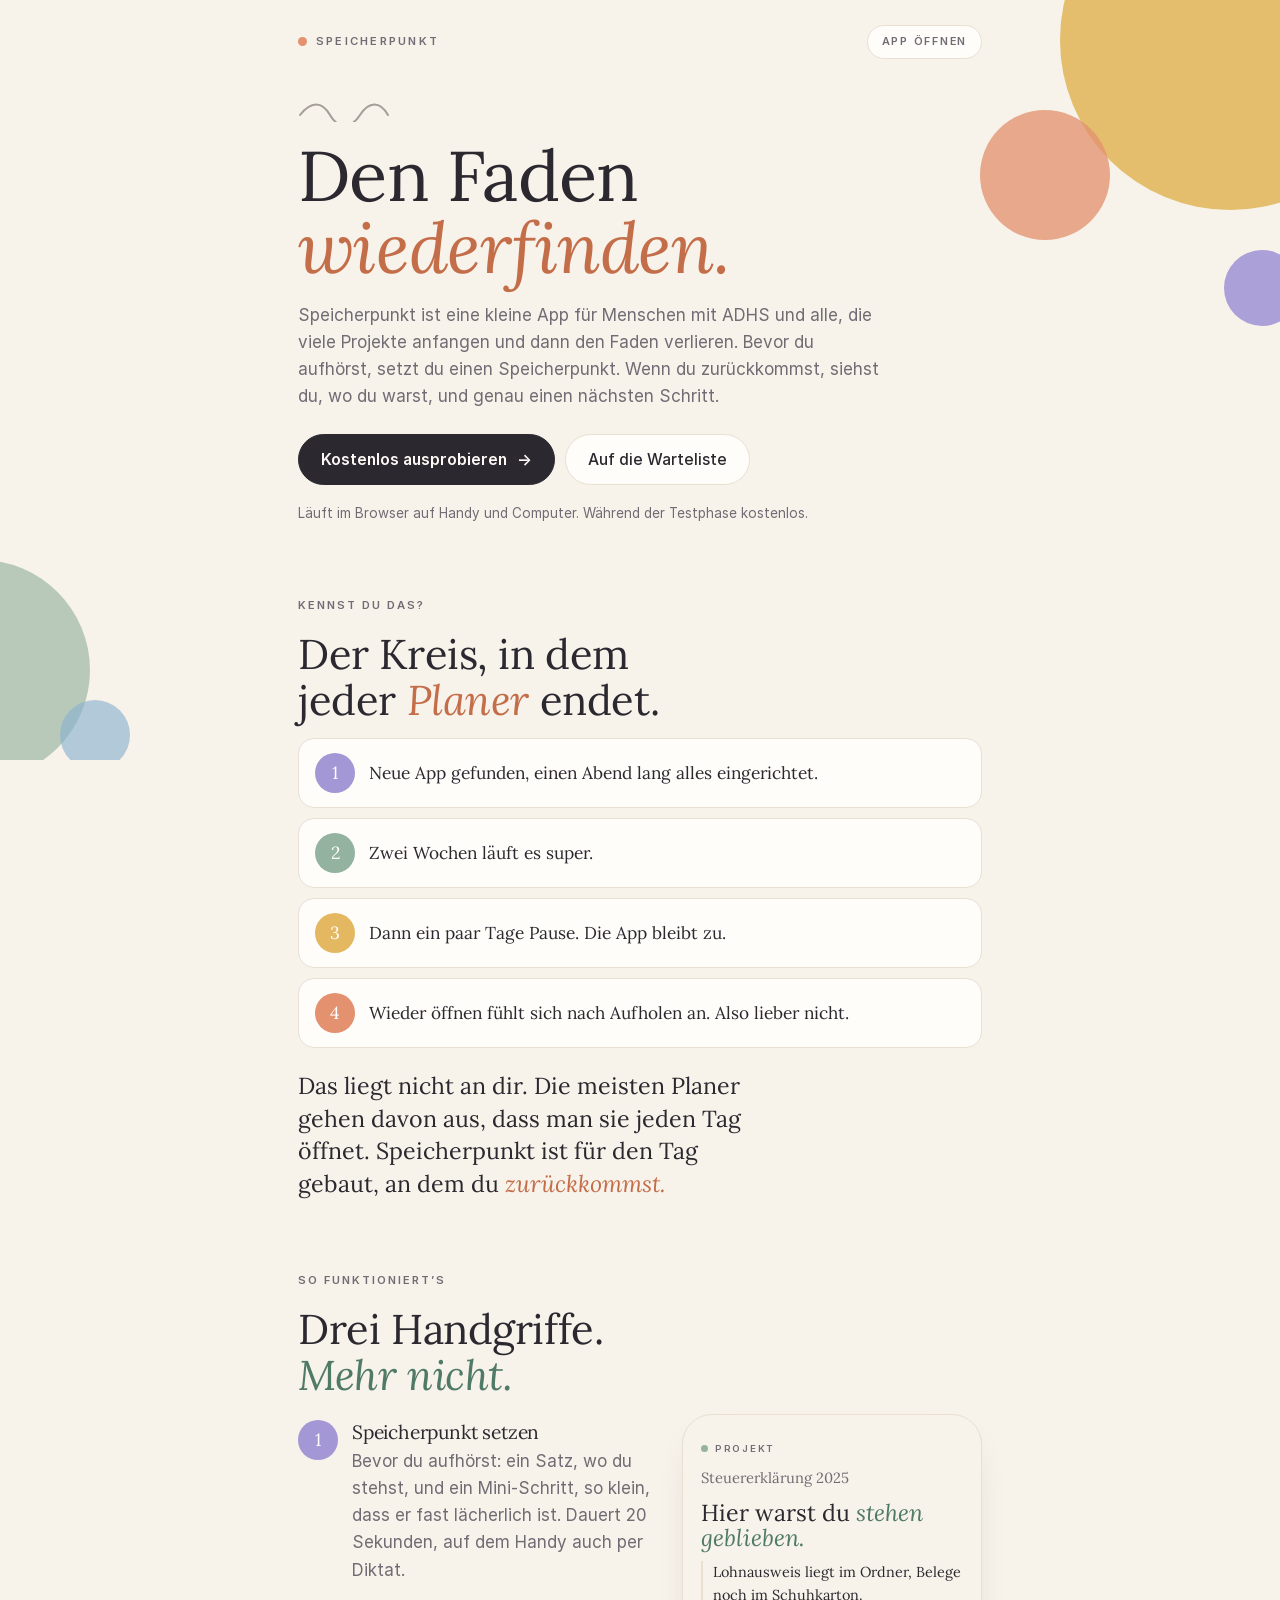
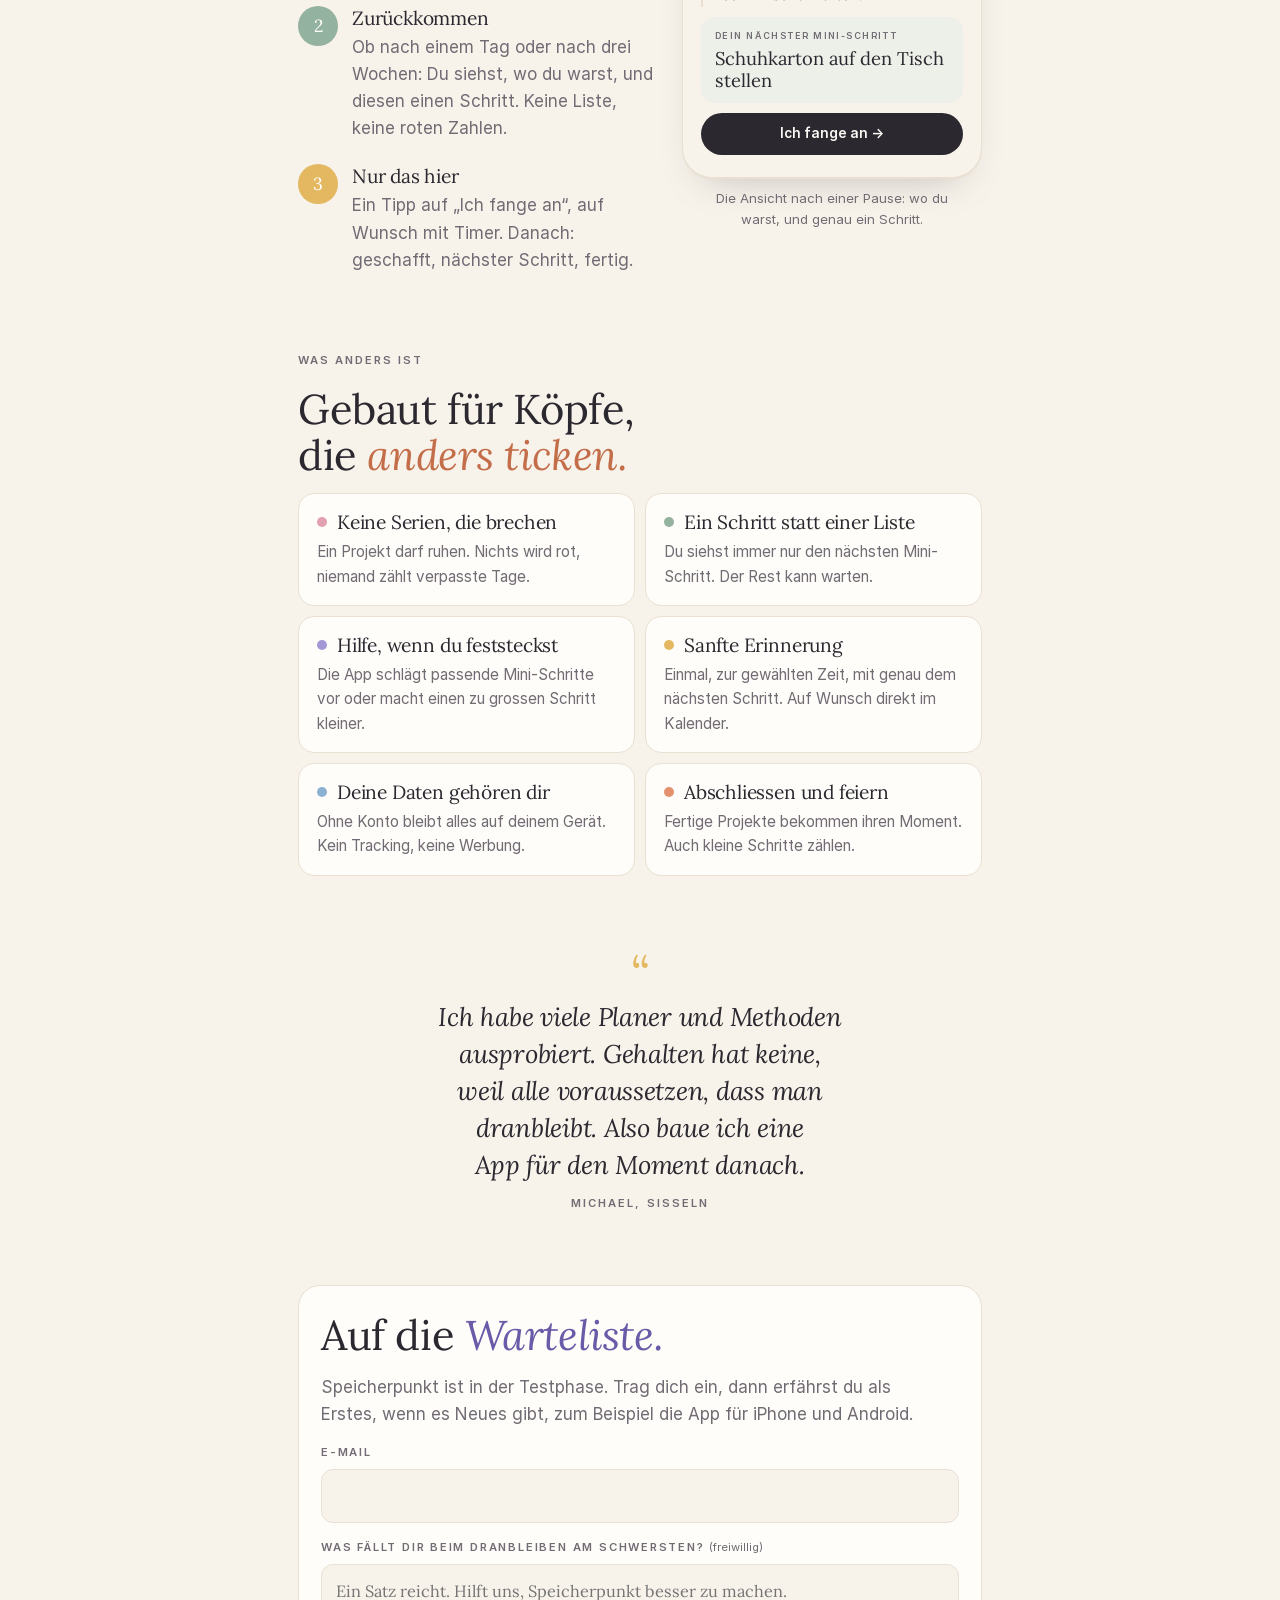
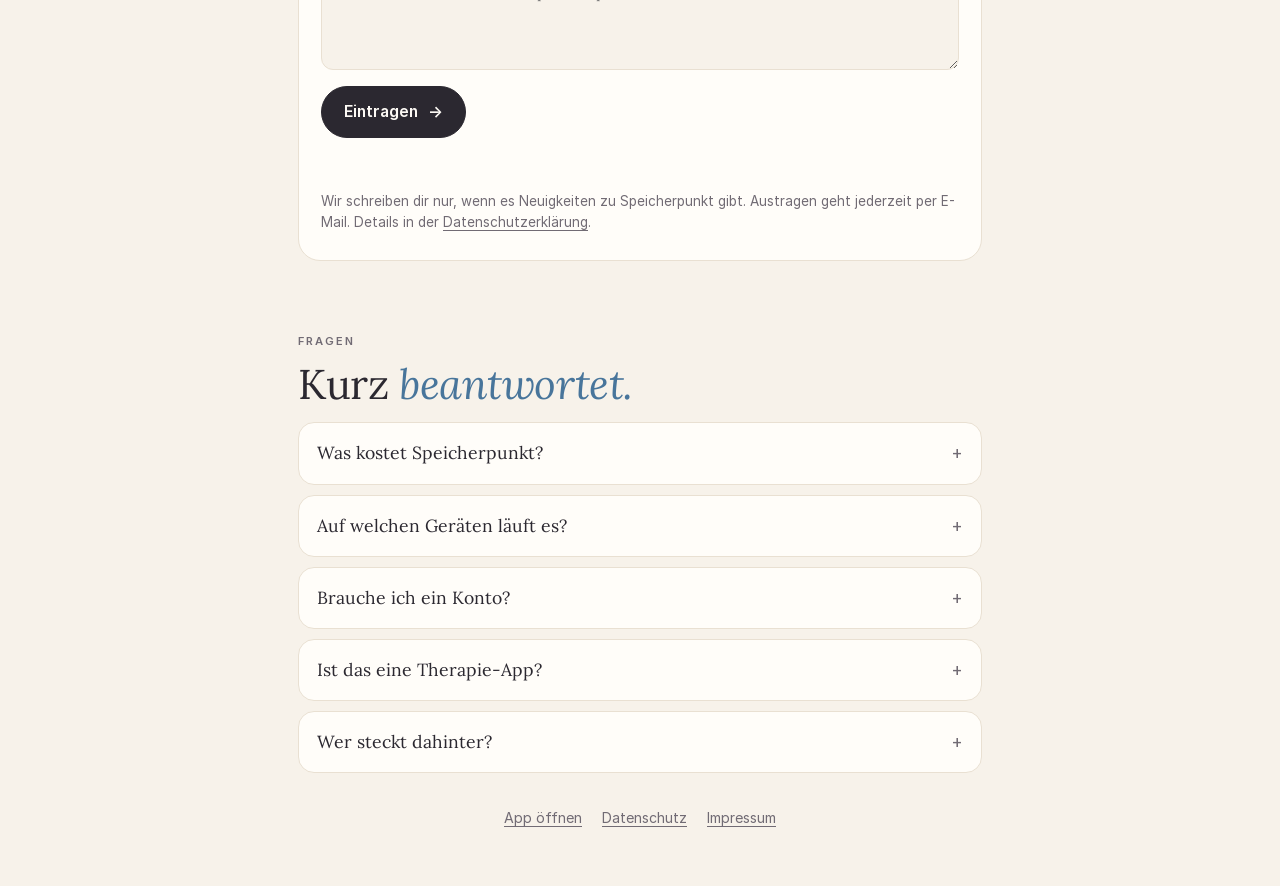
==== commit 10b054f9: "Add files via upload v9" ====
--- a/index.html
+++ b/index.html
@@ -3,702 +3,121 @@
 <head>
 <meta charset="utf-8">
 <meta name="viewport" content="width=device-width, initial-scale=1, viewport-fit=cover">
-<title>Speicherpunkt</title>
-<meta name="description" content="Setz einen Speicherpunkt, bevor du aufhörst. Wenn du zurückkommst, zeigt dir Speicherpunkt, wo du warst, und genau einen nächsten Schritt.">
+<meta http-equiv="Content-Security-Policy" content="default-src 'self'; script-src 'self'; style-src 'self'; font-src 'self'; img-src 'self' data:; connect-src 'self' https://satqwruqmwgcflcggbul.supabase.co; base-uri 'self'; form-action 'self'; object-src 'none'">
+<title>Speicherpunkt · Den Faden wiederfinden</title>
+<meta name="description" content="Eine kleine App für Menschen mit ADHS und alle, die viele Projekte anfangen: Speicherpunkt setzen, zurückkommen, genau einen nächsten Schritt sehen.">
+<link rel="canonical" href="https://speicherpunkt.zbinden.space/willkommen/">
+<meta property="og:type" content="website">
+<meta property="og:locale" content="de_CH">
+<meta property="og:title" content="Speicherpunkt · Den Faden wiederfinden">
+<meta property="og:description" content="Bevor du aufhörst, setzt du einen Speicherpunkt. Wenn du zurückkommst, siehst du, wo du warst, und genau einen nächsten Schritt.">
+<meta property="og:url" content="https://speicherpunkt.zbinden.space/willkommen/">
+<meta property="og:image" content="https://speicherpunkt.zbinden.space/icons/og.png">
+<meta property="og:image:width" content="1200">
+<meta property="og:image:height" content="630">
+<meta name="twitter:card" content="summary_large_image">
 <meta name="theme-color" content="#f7f2ea" media="(prefers-color-scheme: light)">
 <meta name="theme-color" content="#1c1a20" media="(prefers-color-scheme: dark)">
-<meta name="apple-mobile-web-app-capable" content="yes">
-<meta name="mobile-web-app-capable" content="yes">
-<meta name="apple-mobile-web-app-title" content="Speicherpunkt">
-<meta name="apple-mobile-web-app-status-bar-style" content="default">
-<link rel="manifest" href="manifest.webmanifest">
-<link rel="icon" href="icons/favicon.svg" type="image/svg+xml">
-<link rel="icon" href="icons/icon-192.png" sizes="192x192" type="image/png">
-<link rel="apple-touch-icon" href="icons/apple-touch-icon.png">
-<link rel="preload" href="fonts/lora.woff2" as="font" type="font/woff2" crossorigin>
-<link rel="preload" href="fonts/inter-400.woff2" as="font" type="font/woff2" crossorigin>
-<style>
-@font-face { font-family: "Lora"; src: url("fonts/lora.woff2") format("woff2"); font-weight: 400 700; font-style: normal; font-display: swap; }
-@font-face { font-family: "Lora"; src: url("fonts/lora-italic.woff2") format("woff2"); font-weight: 400 700; font-style: italic; font-display: swap; }
-@font-face { font-family: "Inter"; src: url("fonts/inter-400.woff2") format("woff2"); font-weight: 400; font-style: normal; font-display: swap; }
-@font-face { font-family: "Inter"; src: url("fonts/inter-500.woff2") format("woff2"); font-weight: 500; font-style: normal; font-display: swap; }
-@font-face { font-family: "Inter"; src: url("fonts/inter-600.woff2") format("woff2"); font-weight: 600 700; font-style: normal; font-display: swap; }
+<link rel="icon" href="../icons/favicon.svg" type="image/svg+xml">
+<link rel="apple-touch-icon" href="../icons/apple-touch-icon.png">
+<link rel="preload" href="../fonts/lora.woff2" as="font" type="font/woff2" crossorigin>
+<link rel="stylesheet" href="../seiten.css">
+<link rel="stylesheet" href="seite.css">
+<script src="warteliste.js" defer></script>
+</head>
+<body class="t-terra">
+<div class="blobs" aria-hidden="true"><span class="b1"></span><span class="b2"></span><span class="b3"></span><span class="b4"></span><span class="b5"></span></div>
+<div class="wrap">
+  <header class="top"><span class="eyebrow">Speicherpunkt</span><a class="pill" href="../">App öffnen</a></header>
 
-/* Layout: wie der Papier-Planer – warmes Papier, weisse Karten, eine Farbe pro Bereich, Lora mit farbigen Kursivwörtern. */
-:root {
-  padding-top: env(safe-area-inset-top, 0px); padding-bottom: env(safe-area-inset-bottom, 0px); color-scheme: light;
-  --paper: #f7f2ea; --card: #fffdf9; --sunk: #f1ebe1; --line: #e9e0d2; --ink: #2b2830; --muted: #716b74; --faint: #a59d97;
-  --terra: #c46d49; --mustard: #e4b860; --coral: #e3916f; --lavender: #a497d6; --sage: #93b29f; --teal: #6fa39b; --sky: #8bb1d1; --rose: #e3a0b1; --taupe: #b9ad9e;
-  --mustard-ink: #9a7320; --sage-ink: #4f7a66; --lav-ink: #6a5aa8; --rose-ink: #b0607a; --sky-ink: #48759b;
-  --cta: #2b2830; --on-cta: #fdfaf5;
-  --blob-a: .9;
-  --font-serif: "Lora", "Iowan Old Style", "Charter", Georgia, "Times New Roman", serif;
-  --font-sans: "Inter", -apple-system, BlinkMacSystemFont, "Segoe UI", Roboto, Arial, sans-serif;
-  --r: 16px;
-}
-@media (prefers-color-scheme: dark) { :root:not([data-theme="light"]) {
-  --paper: #1c1a20; --card: #25222a; --sunk: #2c2932; --line: #39343f; --ink: #f0eae2; --muted: #aaa2a9; --faint: #7f7880;
-  --terra: #e79a77; --mustard: #e9c374; --coral: #e79d7e; --lavender: #b3a7e2; --sage: #9fbfab; --teal: #84b5ad; --sky: #9bbfdc; --rose: #e9aebd; --taupe: #9e9385;
-  --mustard-ink: #ecc77a; --sage-ink: #a7c9b5; --lav-ink: #c2b7ee; --rose-ink: #efb4c3; --sky-ink: #a9c9e6;
-  --cta: #f0eae2; --on-cta: #1c1a20; --blob-a: .42; color-scheme: dark } }
-:root[data-theme="dark"] {
-  --paper: #1c1a20; --card: #25222a; --sunk: #2c2932; --line: #39343f; --ink: #f0eae2; --muted: #aaa2a9; --faint: #7f7880;
-  --terra: #e79a77; --mustard: #e9c374; --coral: #e79d7e; --lavender: #b3a7e2; --sage: #9fbfab; --teal: #84b5ad; --sky: #9bbfdc; --rose: #e9aebd; --taupe: #9e9385;
-  --mustard-ink: #ecc77a; --sage-ink: #a7c9b5; --lav-ink: #c2b7ee; --rose-ink: #efb4c3; --sky-ink: #a9c9e6;
-  --cta: #f0eae2; --on-cta: #1c1a20; --blob-a: .42; color-scheme: dark }
+  <main>
+    <section class="hero" aria-labelledby="h-hero">
+      <svg class="wave" viewBox="0 0 92 22" aria-hidden="true"><path d="M2 15c11-14 22-14 30 0s21 14 30 0 20-14 28 0" fill="none" stroke="currentColor" stroke-width="2" stroke-linecap="round"/></svg>
+      <h1 id="h-hero">Den Faden <em>wiederfinden.</em></h1>
+      <p class="sub">Speicherpunkt ist eine kleine App für Menschen mit ADHS und alle, die viele Projekte anfangen und dann den Faden verlieren. Bevor du aufhörst, setzt du einen Speicherpunkt. Wenn du zurückkommst, siehst du, wo du warst, und genau einen nächsten Schritt.</p>
+      <div class="ctas"><a class="btn primary" href="../">Kostenlos ausprobieren <span aria-hidden="true">→</span></a><a class="btn" href="#warteliste">Auf die Warteliste</a></div>
+      <p class="fine">Läuft im Browser auf Handy und Computer. Während der Testphase kostenlos.</p>
+    </section>
 
-*, *::before, *::after { box-sizing: border-box; }
-html { -webkit-text-size-adjust: 100%; }
-body { margin: 0; min-height: 100vh; background: var(--paper); color: var(--ink); font-family: var(--font-sans); font-size: 16px; line-height: 1.55; -webkit-font-smoothing: antialiased; overflow-x: hidden; }
-[hidden] { display: none !important; }
-p { margin: 0; }
-h1, h2, h3 { margin: 0; font-family: var(--font-serif); font-weight: 400; letter-spacing: -.01em; text-wrap: balance; }
-em { font-style: italic; color: var(--accent, var(--terra)); }
+    <section class="block" aria-labelledby="h-cycle">
+      <span class="label">Kennst du das?</span>
+      <h2 id="h-cycle">Der Kreis, in dem jeder <em>Planer</em> endet.</h2>
+      <ol class="cycle">
+        <li><span class="num c-lav">1</span><p>Neue App gefunden, einen Abend lang alles eingerichtet.</p></li>
+        <li><span class="num c-sage">2</span><p>Zwei Wochen läuft es super.</p></li>
+        <li><span class="num c-mus">3</span><p>Dann ein paar Tage Pause. Die App bleibt zu.</p></li>
+        <li><span class="num c-coral">4</span><p>Wieder öffnen fühlt sich nach Aufholen an. Also lieber nicht.</p></li>
+      </ol>
+      <p class="punch">Das liegt nicht an dir. Die meisten Planer gehen davon aus, dass man sie jeden Tag öffnet. Speicherpunkt ist für den Tag gebaut, an dem du <em>zurückkommst.</em></p>
+    </section>
 
-.app { position: relative; z-index: 1; max-width: 600px; margin: 0 auto; padding-left: max(18px, env(safe-area-inset-left, 0px)); padding-right: max(18px, env(safe-area-inset-right, 0px)); padding-block: 22px 72px; display: flex; flex-direction: column; gap: 22px; }
+    <section class="block how" aria-labelledby="h-how">
+      <span class="label">So funktioniert’s</span>
+      <h2 id="h-how">Drei Handgriffe. <em>Mehr nicht.</em></h2>
+      <div class="how-grid">
+        <ol class="steps">
+          <li><span class="num c-lav">1</span><div><h3>Speicherpunkt setzen</h3><p>Bevor du aufhörst: ein Satz, wo du stehst, und ein Mini-Schritt, so klein, dass er fast lächerlich ist. Dauert 20 Sekunden, auf dem Handy auch per Diktat.</p></div></li>
+          <li><span class="num c-sage">2</span><div><h3>Zurückkommen</h3><p>Ob nach einem Tag oder nach drei Wochen: Du siehst, wo du warst, und diesen einen Schritt. Keine Liste, keine roten Zahlen.</p></div></li>
+          <li><span class="num c-mus">3</span><div><h3>Nur das hier</h3><p>Ein Tipp auf „Ich fange an“, auf Wunsch mit Timer. Danach: geschafft, nächster Schritt, fertig.</p></div></li>
+        </ol>
+        <figure class="preview" aria-label="So sieht ein Speicherpunkt in der App aus">
+          <div class="phone" aria-hidden="true">
+            <span class="p-eyebrow">Projekt</span>
+            <p class="p-proj">Steuererklärung 2025</p>
+            <p class="p-title">Hier warst du <em>stehen geblieben.</em></p>
+            <p class="p-where">Lohnausweis liegt im Ordner, Belege noch im Schuhkarton.</p>
+            <div class="p-step"><span class="p-lbl">Dein nächster Mini-Schritt</span><p>Schuhkarton auf den Tisch stellen</p></div>
+            <span class="p-btn">Ich fange an →</span>
+          </div>
+          <figcaption>Die Ansicht nach einer Pause: wo du warst, und genau ein Schritt.</figcaption>
+        </figure>
+      </div>
+    </section>
 
-/* Bereichsfarben wie die Reiter im Planer */
-[data-view="home"] { --accent: var(--terra); --dot: var(--coral); }
-[data-view="project"] { --accent: var(--sage-ink); --dot: var(--sage); }
-[data-view="focus"] { --accent: var(--mustard-ink); --dot: var(--mustard); }
-[data-view="save"] { --accent: var(--lav-ink); --dot: var(--lavender); }
-[data-view="finished"] { --accent: var(--mustard-ink); --dot: var(--mustard); }
-[data-view="settings"] { --accent: var(--sky-ink); --dot: var(--sky); }
+    <section class="block" aria-labelledby="h-diff">
+      <span class="label">Was anders ist</span>
+      <h2 id="h-diff">Gebaut für Köpfe, die <em>anders ticken.</em></h2>
+      <ul class="diff">
+        <li class="c-rose"><h3>Keine Serien, die brechen</h3><p>Ein Projekt darf ruhen. Nichts wird rot, niemand zählt verpasste Tage.</p></li>
+        <li class="c-sage"><h3>Ein Schritt statt einer Liste</h3><p>Du siehst immer nur den nächsten Mini-Schritt. Der Rest kann warten.</p></li>
+        <li class="c-lav"><h3>Hilfe, wenn du feststeckst</h3><p>Die App schlägt passende Mini-Schritte vor oder macht einen zu grossen Schritt kleiner.</p></li>
+        <li class="c-mus"><h3>Sanfte Erinnerung</h3><p>Einmal, zur gewählten Zeit, mit genau dem nächsten Schritt. Auf Wunsch direkt im Kalender.</p></li>
+        <li class="c-sky"><h3>Deine Daten gehören dir</h3><p>Ohne Konto bleibt alles auf deinem Gerät. Kein Tracking, keine Werbung.</p></li>
+        <li class="c-coral"><h3>Abschliessen und feiern</h3><p>Fertige Projekte bekommen ihren Moment. Auch kleine Schritte zählen.</p></li>
+      </ul>
+    </section>
 
-/* dekorative Kreise (Titelseite) */
-body { position: relative; }
-.blobs { position: absolute; top: 0; left: 0; right: 0; bottom: 0; z-index: 0; pointer-events: none; overflow: hidden; }
-.blobs span { position: absolute; border-radius: 50%; opacity: var(--blob-a); }
-.blobs .b1 { width: 300px; height: 300px; right: -110px; top: -120px; background: var(--mustard); }
-.blobs .b2 { width: 110px; height: 110px; right: 150px; top: 96px; background: var(--coral); opacity: calc(var(--blob-a) * .85); }
-.blobs .b3 { width: 70px; height: 70px; right: -14px; top: 210px; background: var(--lavender); }
-.blobs .b4 { width: 200px; height: 200px; left: -110px; bottom: -120px; background: var(--sage); }
-.blobs .b5 { width: 90px; height: 90px; left: 50px; bottom: -55px; background: var(--sky); }
-.blobs .b6 { width: 34px; height: 34px; right: 34px; bottom: 34px; background: var(--rose); }
-body:not([data-view="home"]):not([data-view="finished"]) .blobs { display: none; }
-@media (max-width: 520px) { .blobs .b1 { width: 190px; height: 190px; right: -95px; top: -95px; } .blobs .b2 { width: 64px; height: 64px; right: 66px; top: 74px; } .blobs .b3 { right: -18px; top: 120px; width: 44px; height: 44px; } }
+    <section class="block maker" aria-labelledby="h-maker">
+      <span class="quote-mark" aria-hidden="true">“</span>
+      <h2 id="h-maker" class="maker-text">Ich habe viele Planer und Methoden ausprobiert. Gehalten hat keine, weil alle voraussetzen, dass man dranbleibt. Also baue ich eine App für den Moment danach.</h2>
+      <p class="label">Michael, Sisseln</p>
+    </section>
 
-/* Kopfzeile: farbiger Punkt + Label links, Pillen-Button rechts */
-header.top { display: flex; align-items: center; justify-content: space-between; gap: 12px; min-height: 40px; }
-.eyebrow { display: inline-flex; align-items: center; gap: 9px; font-family: var(--font-sans); font-weight: 600; font-size: .7rem; letter-spacing: .2em; text-transform: uppercase; color: var(--muted); }
-.eyebrow::before { content: ""; width: 9px; height: 9px; border-radius: 50%; background: var(--dot, var(--taupe)); flex: none; }
-.eyebrow.plain::before { display: none; }
-header.top > .eyebrow { min-width: 0; overflow-wrap: anywhere; line-height: 1.4; letter-spacing: .14em; }
-header.top > .row { flex: none; flex-wrap: nowrap; gap: 6px; }
-.huge, .big-step, .title { overflow-wrap: anywhere; }
-.label { font-family: var(--font-sans); font-weight: 600; font-size: .68rem; letter-spacing: .18em; text-transform: uppercase; color: var(--muted); }
+    <section class="block waitlist" id="warteliste" aria-labelledby="h-wl">
+      <h2 id="h-wl">Auf die <em>Warteliste.</em></h2>
+      <p class="sub">Speicherpunkt ist in der Testphase. Trag dich ein, dann erfährst du als Erstes, wenn es Neues gibt, zum Beispiel die App für iPhone und Android.</p>
+      <form id="wl-form" class="wl" novalidate>
+        <div class="field"><label for="wl-email">E-Mail</label><input type="email" id="wl-email" name="email" autocomplete="email" inputmode="email" autocapitalize="off" spellcheck="false" maxlength="254" required></div>
+        <div class="field"><label for="wl-note">Was fällt dir beim Dranbleiben am schwersten? <span class="opt">(freiwillig)</span></label><textarea id="wl-note" name="note" maxlength="1000" rows="3" placeholder="Ein Satz reicht. Hilft uns, Speicherpunkt besser zu machen."></textarea></div>
+        <div class="hp" aria-hidden="true"><label for="wl-website">Webseite</label><input type="text" id="wl-website" name="website" tabindex="-1" autocomplete="off"></div>
+        <div class="wl-row"><button class="btn primary" type="submit" id="wl-submit">Eintragen <span aria-hidden="true">→</span></button></div>
+        <p class="wl-status" id="wl-status" role="status" aria-live="polite"></p>
+        <p class="fine">Wir schreiben dir nur, wenn es Neuigkeiten zu Speicherpunkt gibt. Austragen geht jederzeit per E-Mail. Details in der <a href="../datenschutz.html">Datenschutzerklärung</a>.</p>
+      </form>
+    </section>
 
-button { font: inherit; cursor: pointer; color: var(--ink); background: var(--card); border: 1px solid var(--line); border-radius: 999px; padding: 11px 20px; min-height: 46px; font-size: .95rem; font-weight: 500; transition: border-color .15s, background-color .15s, transform .1s; }
-button:hover { border-color: var(--faint); }
-button:active { transform: translateY(1px); }
-button:disabled { opacity: .45; cursor: default; }
-button.primary { background: var(--cta); color: var(--on-cta); border-color: var(--cta); font-weight: 600; display: inline-flex; align-items: center; justify-content: center; gap: 10px; }
-button.primary:hover { border-color: var(--cta); opacity: .92; }
-button.pill { min-height: 34px; padding: 6px 14px; font-size: .68rem; font-weight: 600; letter-spacing: .16em; text-transform: uppercase; color: var(--muted); background: var(--card); }
-button.add { width: 100%; background: transparent; border-style: dashed; color: var(--muted); }
-button.wide { width: 100%; }
-button:focus-visible, input:focus-visible, textarea:focus-visible, summary:focus-visible { outline: 3px solid var(--mustard); outline-offset: 2px; }
-.arrow { font-size: 1.05em; line-height: 1; }
-.row { display: flex; gap: 10px; flex-wrap: wrap; align-items: center; }
-.row.stack { flex-direction: column; align-items: stretch; }
-.row.stack > button { width: 100%; }
+    <section class="block faq" aria-labelledby="h-faq">
+      <span class="label">Fragen</span>
+      <h2 id="h-faq">Kurz <em>beantwortet.</em></h2>
+      <details><summary>Was kostet Speicherpunkt?</summary><p>Während der Testphase nichts. Wer auf der Warteliste ist, erfährt als Erstes, wie es danach weitergeht.</p></details>
+      <details><summary>Auf welchen Geräten läuft es?</summary><p>Im Browser auf iPhone, Android und Computer. Du kannst Speicherpunkt wie eine App auf den Home-Bildschirm legen, dann startet es auch ohne Internet.</p></details>
+      <details><summary>Brauche ich ein Konto?</summary><p>Nein. Ohne Konto bleiben deine Projekte auf deinem Gerät. Mit Konto erscheinen sie auf allen deinen Geräten, und nur du siehst sie.</p></details>
+      <details><summary>Ist das eine Therapie-App?</summary><p>Nein. Speicherpunkt ist ein Werkzeug zum Dranbleiben und kein Medizinprodukt. Es ersetzt keine Abklärung und keine Behandlung.</p></details>
+      <details><summary>Wer steckt dahinter?</summary><p>Ein kleines, unabhängiges Projekt aus dem Kanton Aargau. Mehr im <a href="../impressum.html">Impressum</a>.</p></details>
+    </section>
+  </main>
 
-/* Titel mit farbigem Kursivwort */
-.title { font-size: clamp(2.3rem, 10vw, 3.2rem); line-height: 1.05; }
-.title.md { font-size: clamp(1.9rem, 8vw, 2.5rem); }
-.title.center { text-align: center; }
-.sub { color: var(--muted); font-size: .98rem; max-width: 46ch; }
-.wave { display: block; width: 92px; height: 22px; color: var(--faint); }
-.intro { display: flex; flex-direction: column; gap: 14px; padding-top: 18px; }
-
-.card { background: var(--card); border: 1px solid var(--line); border-radius: var(--r); padding: 20px; display: flex; flex-direction: column; gap: 12px; min-width: 0; overflow-wrap: anywhere; }
-.card.tint { border-color: transparent; background: color-mix(in srgb, var(--tint, var(--sage)) 18%, var(--card)); }
-.hero .proj-name { font-family: var(--font-serif); font-size: 1.05rem; color: var(--muted); }
-.big-step { font-family: var(--font-serif); font-size: clamp(1.6rem, 7vw, 2.05rem); line-height: 1.18; }
-.small { font-size: .78rem; color: var(--faint); font-variant-numeric: tabular-nums; }
-
-.chips { display: flex; flex-wrap: wrap; gap: 8px; }
-.chip-static { background: var(--card); border: 1px solid var(--line); border-radius: 999px; padding: 4px 11px; font-size: .74rem; color: var(--muted); }
-.chip { min-height: 38px; padding: 7px 15px; font-size: .88rem; }
-.chip[aria-pressed="true"] { background: color-mix(in srgb, var(--lavender) 22%, var(--card)); border-color: var(--lavender); color: var(--lav-ink); font-weight: 600; }
-
-.banner { display: flex; gap: 12px; align-items: flex-start; background: var(--card); border: 1px dashed var(--line); border-radius: var(--r); padding: 12px 16px; font-size: .9rem; color: var(--muted); }
-.tag { font-size: .64rem; font-weight: 600; letter-spacing: .14em; text-transform: uppercase; border-radius: 999px; padding: 3px 9px; background: color-mix(in srgb, var(--mustard) 30%, var(--card)); color: var(--ink); white-space: nowrap; }
-
-/* Projektliste wie „Wohin heute?“ */
-.group { display: flex; flex-direction: column; gap: 10px; }
-.group > .label, .group > summary { padding: 0 4px; }
-details.group > summary { cursor: pointer; list-style: none; display: flex; align-items: center; gap: 8px; }
-details.group > summary::-webkit-details-marker { display: none; }
-details.group > summary::after, details.history > summary::after { content: "›"; font-size: 1rem; letter-spacing: 0; transition: transform .15s; }
-details[open] > summary::after { transform: rotate(90deg); }
-.list { display: flex; flex-direction: column; gap: 10px; }
-.proj { --pc: var(--sage); text-align: left; display: grid; grid-template-columns: auto 1fr auto; gap: 14px; align-items: center; width: 100%; padding: 14px 16px; border-radius: var(--r); background: var(--card); border: 1px solid var(--line); min-width: 0; }
-.num { width: 40px; height: 40px; border-radius: 50%; background: var(--pc); color: #fff; display: grid; place-items: center; font-family: var(--font-serif); font-size: 1.05rem; flex: none; }
-.proj .body { display: flex; flex-direction: column; gap: 1px; min-width: 0; }
-.proj .name { font-family: var(--font-serif); font-size: 1.1rem; overflow-wrap: anywhere; display: flex; gap: 8px; align-items: center; flex-wrap: wrap; }
-.proj .step { color: var(--muted); font-size: .88rem; overflow: hidden; text-overflow: ellipsis; white-space: nowrap; }
-.proj .go { color: var(--faint); font-size: 1.15rem; }
-.proj.resting { background: transparent; }
-.proj.resting .num { background: transparent; border: 1.5px solid var(--pc); color: var(--pc); }
-.proj.finished .num { background: transparent; border: 1.5px solid var(--pc); color: var(--pc); }
-.c0 { --pc: var(--sage); } .c1 { --pc: var(--coral); } .c2 { --pc: var(--lavender); } .c3 { --pc: var(--mustard); } .c4 { --pc: var(--sky); } .c5 { --pc: var(--rose); } .c6 { --pc: var(--teal); }
-
-.quote { text-align: center; display: flex; flex-direction: column; gap: 10px; align-items: center; padding: 18px 6px 4px; }
-.quote .mark { font-family: var(--font-serif); font-size: 2.4rem; line-height: .6; color: var(--mustard); }
-.quote p { font-family: var(--font-serif); font-style: italic; font-size: 1.15rem; line-height: 1.45; max-width: 30ch; }
-
-/* Projektansicht */
-.stage { display: flex; flex-direction: column; gap: 16px; min-width: 0; overflow-wrap: anywhere; }
-.where { font-family: var(--font-serif); font-size: 1.08rem; line-height: 1.5; white-space: pre-wrap; padding-left: 16px; border-left: 2px solid var(--line); }
-.welcome { --tint: var(--rose); }
-.welcome .wt { font-family: var(--font-serif); font-size: 1.35rem; line-height: 1.2; }
-.welcome .wt em { color: var(--rose-ink); }
-.stepcard { --tint: var(--sage); }
-
-details.history > summary { cursor: pointer; list-style: none; display: flex; align-items: center; gap: 8px; padding: 4px; }
-details.history > summary::-webkit-details-marker { display: none; }
-.timeline { list-style: none; margin: 12px 0 0; padding: 0 0 0 8px; display: flex; flex-direction: column; }
-.timeline li { position: relative; padding: 0 0 18px 24px; border-left: 1.5px dotted var(--line); display: flex; flex-direction: column; gap: 4px; overflow-wrap: anywhere; }
-.timeline li:last-child { border-left-color: transparent; padding-bottom: 0; }
-.timeline li .dotm { position: absolute; left: -6px; top: 6px; width: 11px; height: 11px; border-radius: 50%; background: var(--sage); }
-.timeline li .dotm.open { background: var(--card); border: 1.5px solid var(--taupe); }
-.timeline .was { font-family: var(--font-serif); font-size: 1rem; white-space: pre-wrap; }
-.timeline .then { font-size: .9rem; color: var(--muted); }
-
-/* Fokus */
-.focus { min-height: 58vh; display: flex; flex-direction: column; justify-content: center; align-items: center; text-align: center; gap: 18px; min-width: 0; overflow-wrap: anywhere; }
-.focus .huge { font-family: var(--font-serif); font-size: clamp(2.1rem, 9.5vw, 3rem); line-height: 1.1; max-width: 16ch; }
-.ring { width: 64px; height: 64px; border-radius: 50%; background: color-mix(in srgb, var(--mustard) 35%, var(--card)); display: grid; place-items: center; }
-.ring::after { content: ""; width: 22px; height: 22px; border-radius: 50%; background: var(--mustard); }
-@media (prefers-reduced-motion: no-preference) { .ring { animation: breathe 4s ease-in-out infinite; } @keyframes breathe { 0%, 100% { transform: scale(1); } 50% { transform: scale(1.08); } } }
-
-/* Formulare */
-.panel { background: var(--card); border: 1px solid var(--line); border-radius: var(--r); padding: 20px; display: flex; flex-direction: column; gap: 18px; min-width: 0; overflow-wrap: anywhere; }
-.panel h2 { font-size: 1.35rem; }
-.panel.confirm { border-color: var(--coral); }
-.field { display: flex; flex-direction: column; gap: 7px; }
-label, .flabel { font-weight: 600; font-size: .68rem; letter-spacing: .18em; text-transform: uppercase; color: var(--muted); }
-input[type=text], textarea { width: 100%; font: inherit; font-size: 1.02rem; padding: 13px 14px; border-radius: 12px; border: 1px solid var(--line); background: var(--paper); color: var(--ink); }
-input[type=text]::placeholder, textarea::placeholder { color: var(--faint); }
-input[aria-invalid="true"] { border-color: var(--coral); }
-textarea { min-height: 100px; resize: vertical; font-family: var(--font-serif); }
-.hint { color: var(--muted); font-size: .84rem; }
-.error { color: var(--terra); font-size: .9rem; }
-.finish-offer { --tint: var(--mustard); }
-.finish-offer .ft { font-family: var(--font-serif); font-size: 1.25rem; }
-button.finish-btn { align-self: flex-start; background: var(--mustard); border-color: var(--mustard); color: #2b2205; font-weight: 600; }
-.done-stage { min-height: 48vh; }
-.settings-list { display: flex; flex-direction: column; gap: 14px; }
-.settings-list .panel { gap: 12px; }
-.howto { display: grid; grid-template-columns: auto 1fr; gap: 10px 14px; align-items: start; }
-.howto .num { width: 30px; height: 30px; font-size: .9rem; }
-
-.toast { position: fixed; z-index: 5; left: 50%; transform: translateX(-50%); width: max-content; max-width: calc(100% - 36px); bottom: calc(20px + env(safe-area-inset-bottom, 0px)); background: var(--cta); color: var(--on-cta); padding: 11px 18px; border-radius: 999px; font-size: .9rem; pointer-events: none; text-align: center; }
-@media (prefers-reduced-motion: no-preference) { .app > * { animation: rise .3s ease-out both; } @keyframes rise { from { transform: translateY(6px); } to { transform: none; } } }
-</style>
-</head>
-<body>
-<noscript><p style="padding:16px">Speicherpunkt braucht JavaScript.</p></noscript>
-<div class="blobs" aria-hidden="true"><span class="b1"></span><span class="b2"></span><span class="b3"></span><span class="b4"></span><span class="b5"></span><span class="b6"></span></div>
-<main class="app" id="app" aria-live="polite"></main>
-<div class="toast" id="toast" role="status" hidden></div>
-
-<script>
-(() => {
-  "use strict";
-  const KEY = "speicherpunkt.v1";
-  const DAY = 86400000;
-  const $app = document.getElementById("app");
-  const $toast = document.getElementById("toast");
-
-  // ---------- state ----------
-  let state = { v: 1, projects: [], updated: 0 };
-  let examples = makeExamples();
-  let view = { name: "home" };
-  let storage = "memory"; // memory | local
-  let confirmFor = null;
-
-  function uid() { return Math.random().toString(36).slice(2, 10) + Date.now().toString(36).slice(-4); }
-  function now() { return Date.now(); }
-
-  function makeExamples() {
-    const t = now();
-    return [
-      { id: "ex1", example: true, name: "Gartenhaus streichen", created: t - 30 * DAY, paused: false, remindAt: t - 1000,
-        saves: [
-          { id: "e1a", at: t - 20 * DAY, where: "Farbe gekauft, Pinsel liegen in der Garage.", next: "Abdeckplane auslegen", done: true },
-          { id: "e1b", at: t - 12 * DAY, where: "Die Südwand ist fertig grundiert. Bei der Tür fehlt noch Klebeband.", next: "Klebeband um den Türrahmen kleben" } ] },
-      { id: "ex2", example: true, name: "Bewerbungsunterlagen", created: t - 9 * DAY, paused: false, remindAt: null,
-        saves: [ { id: "e2a", at: t - 2 * DAY, where: "Lebenslauf aktualisiert bis 2024. Letzte Stelle fehlt noch.", next: "Letzte Stelle mit drei Stichworten eintragen" } ] },
-      { id: "ex3", example: true, name: "Gitarre üben", created: t - 90 * DAY, paused: true, remindAt: null,
-        saves: [ { id: "e3a", at: t - 47 * DAY, where: "Barré-Griff F klappt fast, Saite H schnarrt noch.", next: "Gitarre stimmen und F fünfmal greifen" } ] }
-    ];
-  }
-
-  function projects() { return state.projects.length ? state.projects : examples; }
-  function showingExamples() { return state.projects.length === 0; }
-  function find(id) { return projects().find(p => p.id === id); }
-  function current(p) { return p.saves[p.saves.length - 1]; }
-  function lastTouched(p) { const c = current(p); return c ? c.at : p.created; }
-  function isDue(p) { return !p.paused && !p.finished && p.remindAt && p.remindAt <= now(); }
-  const fmtDay = new Intl.DateTimeFormat("de-CH", { day: "numeric", month: "long", year: "numeric" });
-
-  // ---------- persistence ----------
-  function readLocal() {
-    try { const raw = localStorage.getItem(KEY); if (!raw) return null; const s = JSON.parse(raw); return valid(s) ? s : null; } catch { return null; }
-  }
-  function writeLocal() {
-    try { localStorage.setItem(KEY, JSON.stringify(state)); if (storage === "memory") storage = "local"; return true; } catch { return false; }
-  }
-  function valid(s) { return s && typeof s === "object" && Array.isArray(s.projects); }
-
-  function persist() {
-    state.updated = now();
-    writeLocal();
-  }
-
-  // ---------- helpers ----------
-  const esc = s => String(s == null ? "" : s).replace(/[&<>"']/g, c => ({ "&": "&amp;", "<": "&lt;", ">": "&gt;", '"': "&quot;", "'": "&#39;" }[c]));
-  function ago(ts) {
-    const d = now() - ts;
-    const min = Math.round(d / 60000);
-    if (min < 1) return "gerade eben";
-    if (min < 60) return "vor " + min + (min === 1 ? " Minute" : " Minuten");
-    const h = Math.round(min / 60);
-    const days = Math.floor((startOfDay(now()) - startOfDay(ts)) / DAY);
-    if (days === 0) return "heute";
-    if (days === 1) return "gestern";
-    if (days < 14) return "vor " + days + " Tagen";
-    const w = Math.round(days / 7);
-    if (days < 60) return "vor " + w + " Wochen";
-    const m = Math.round(days / 30);
-    if (days < 365) return "vor " + m + " Monaten";
-    const y = Math.round(days / 365);
-    return "vor " + y + (y === 1 ? " Jahr" : " Jahren");
-  }
-  function startOfDay(ts) { const d = new Date(ts); d.setHours(0, 0, 0, 0); return d.getTime(); }
-  const fmtDate = new Intl.DateTimeFormat("de-CH", { weekday: "short", day: "numeric", month: "short" });
-  const fmtTime = new Intl.DateTimeFormat("de-CH", { hour: "2-digit", minute: "2-digit" });
-  function stamp(ts) { return fmtDate.format(ts) + " · " + fmtTime.format(ts); }
-  function remindLabel(ts) {
-    const days = Math.round((startOfDay(ts) - startOfDay(now())) / DAY);
-    if (days <= 0) return "heute";
-    if (days === 1) return "morgen";
-    return "am " + fmtDate.format(ts);
-  }
-  function toast(msg) {
-    $toast.textContent = msg; $toast.hidden = false;
-    clearTimeout(toast.t); toast.t = setTimeout(() => { $toast.hidden = true; }, 3200);
-  }
-  function suggestion() {
-    const act = projects().filter(p => !p.paused && !p.finished);
-    if (!act.length) return null;
-    const due = act.filter(isDue).sort((a, b) => a.remindAt - b.remindAt);
-    if (due.length) return due[0];
-    return act.slice().sort((a, b) => lastTouched(b) - lastTouched(a))[0];
-  }
-  const REMIND = [
-    { k: "none", label: "Nicht erinnern" },
-    { k: "1", label: "Morgen" },
-    { k: "3", label: "In 3 Tagen" },
-    { k: "7", label: "In einer Woche" }
-  ];
-  function remindFrom(k) {
-    if (k === "none" || !k) return null;
-    const d = startOfDay(now()) + Number(k) * DAY + 8 * 3600000;
-    return d;
-  }
-
-  // ---------- views ----------
-  function render() {
-    const fn = VIEWS[view.name] || VIEWS.home;
-    $app.innerHTML = fn();
-    const p = view.id ? find(view.id) : null;
-    document.body.dataset.view = view.name === "project" && p && p.finished ? "finished" : (VIEWS[view.name] ? view.name : "home");
-    const f = $app.querySelector("[data-autofocus]");
-    if (f) f.focus({ preventScroll: false });
-  }
-
-  const ARROW = `<span class="arrow" aria-hidden="true">→</span>`;
-  const BACK = label => `<span aria-hidden="true">←</span> ${label}`;
-  const WAVE = `<svg class="wave" viewBox="0 0 92 22" aria-hidden="true"><path d="M2 15c11-14 22-14 30 0s21 14 30 0 20-14 28 0" fill="none" stroke="currentColor" stroke-width="2" stroke-linecap="round"/></svg>`;
-  function colorOf(p) { let h = 0; for (const ch of String(p.id)) h = (h * 31 + ch.charCodeAt(0)) >>> 0; return "c" + (h % 7); }
-  function initial(p) { const m = String(p.name).trim().match(/[\p{L}\p{N}]/u); return m ? m[0].toUpperCase() : "·"; }
-  function mins(since) { const m = Math.max(0, Math.floor((now() - since) / 60000)); return m < 1 ? "Gerade angefangen" : "Seit " + m + (m === 1 ? " Minute" : " Minuten") + " dabei"; }
-
-  const VIEWS = {
-    home() {
-      const list = projects();
-      const s = suggestion();
-      const due = list.filter(isDue).filter(p => p !== s);
-      const active = list.filter(p => !p.paused && !p.finished && p !== s).sort((a, b) => lastTouched(b) - lastTouched(a));
-      const resting = list.filter(p => p.paused && !p.finished).sort((a, b) => lastTouched(b) - lastTouched(a));
-      const finished = list.filter(p => p.finished).sort((a, b) => b.finished - a.finished);
-      let h = `<header class="top"><span class="eyebrow">Speicherpunkt</span><button class="pill" data-action="settings">Einstellungen</button></header>
-      <section class="intro">${WAVE}<h1 class="title">Ein Schritt <em>nach dem</em> anderen.</h1>
-        <p class="sub">Setz einen Speicherpunkt, bevor du aufhörst. Wenn du zurückkommst, wartet genau ein nächster Schritt auf dich.</p></section>`;
-      if (showingExamples()) h += `<p class="banner" id="examples-note"><span class="tag">Beispiel</span><span>So sieht es aus, wenn du ein paar Projekte hast. Sobald du dein erstes eigenes anlegst, verschwinden die Beispiele.</span></p>`;
-      if (s) {
-        const c = current(s);
-        h += `<section class="card hero" aria-labelledby="sug-h">
-          <h2 id="sug-h" class="eyebrow" style="--dot: var(${isDue(s) ? "--mustard" : "--coral"})">${isDue(s) ? "Sanfte Erinnerung" : "Hier könntest du weitermachen"}</h2>
-          <div><p class="proj-name">${esc(s.name)}</p><p class="small">Gespeichert ${esc(ago(lastTouched(s)))} · Speicherpunkt ${s.saves.length}</p></div>
-          <p class="big-step">${esc(c ? c.next : "Ersten Schritt festlegen")}</p>
-          <div class="row"><button class="primary" data-action="open" data-id="${esc(s.id)}">Weitermachen ${ARROW}</button>
-          ${isDue(s) ? `<button data-action="snooze" data-id="${esc(s.id)}">Morgen wieder</button>` : ""}</div>
-        </section>`;
-      } else if (list.length && finished.length === list.length) {
-        h += `<section class="card hero"><h2 class="eyebrow" style="--dot: var(--mustard)">Alles abgeschlossen</h2><p class="big-step">Starke Leistung. Leg ein neues Projekt an, wenn dir <em>danach</em> ist.</p></section>`;
-      } else if (!list.length) {
-        h += `<section class="card hero"><h2 class="eyebrow">Noch leer</h2><p class="big-step">Leg ein Projekt an und setz deinen <em>ersten</em> Speicherpunkt.</p></section>`;
-      } else {
-        h += `<section class="card hero"><h2 class="eyebrow" style="--dot: var(--rose)">Alles ruht gerade</h2><p class="big-step">Das ist in Ordnung. Wenn du so weit bist, weck ein Projekt <em>auf.</em></p></section>`;
-      }
-      h += `<button class="add" data-action="new">+ Neues Projekt</button>`;
-      const others = due.concat(active.filter(p => !due.includes(p)));
-      if (others.length) h += `<section class="group" aria-labelledby="all-h"><h2 id="all-h" class="label">Weitere Projekte</h2><div class="list">${others.map(projRow).join("")}</div></section>`;
-      if (resting.length) h += `<details class="group"${others.length || !s ? " open" : ""}><summary class="label">Ruhen gerade (${resting.length})</summary><div class="list">${resting.map(projRow).join("")}</div></details>`;
-      if (finished.length) h += `<details class="group" id="finished-group"><summary class="label">Abgeschlossen (${finished.length})</summary><div class="list">${finished.map(projRow).join("")}</div></details>`;
-      h += `<section class="quote"><span class="mark" aria-hidden="true">“</span><p>Du musst nicht alles auf einmal schaffen. Ein Schritt zählt.</p><span class="label">Weniger ist mehr</span></section>`;
-      return h;
-    },
-
-    project() {
-      const p = find(view.id); if (!p) { view = { name: "home" }; return VIEWS.home(); }
-      if (p.finished) return VIEWS.finished();
-      const c = current(p);
-      const past = p.saves.slice(0, -1).reverse();
-      let h = `<header class="top"><span class="eyebrow" style="--dot: var(${"--" + ({c0:"sage",c1:"coral",c2:"lavender",c3:"mustard",c4:"sky",c5:"rose",c6:"teal"})[colorOf(p)]})">${esc(p.name)}${p.example ? " · Beispiel" : ""}${p.paused ? " · ruht" : ""}</span>
-        <div class="row"><button class="pill" data-action="menu" data-id="${esc(p.id)}" aria-expanded="${view.menu ? "true" : "false"}">Mehr</button><button class="pill" data-action="home">${BACK("Übersicht")}</button></div></header>`;
-      h += `<section class="stage" aria-labelledby="p-h">
-        <h2 id="p-h" class="title md">Hier warst du <em>stehen geblieben.</em></h2>
-        ${c && !p.paused && now() - c.at > 7 * DAY ? `<div class="card tint welcome" id="welcome"><p class="wt">Du bist nicht <em>hinterher.</em></p><p>Schön, dass du wieder da bist. Du musst nichts aufholen, nur diesen einen Schritt.</p>
-          <div class="chips"><span class="chip-static">Kein Aufholen</span><span class="chip-static">Lücken sind normal</span><span class="chip-static">Ein Schritt reicht</span></div></div>` : ""}
-        ${c ? `${c.where ? `<p class="where">${esc(c.where)}</p>` : ""}
-        <div class="card tint stepcard">
-          <span class="label">Dein nächster Mini-Schritt</span>
-          <p class="big-step" id="next-step">${esc(c.next)}</p>
-          <p class="small">Speicherpunkt ${p.saves.length} · ${esc(stamp(c.at))} · ${esc(ago(c.at))}${p.remindAt && !p.paused ? ` · Erinnerung ${esc(remindLabel(p.remindAt))}` : ""}</p>
-        </div>` : `<p>Noch kein Speicherpunkt.</p>`}
-      </section>`;
-      if (view.edit && c) {
-        h += `<form class="panel" data-form="edit-step">
-          <div class="field"><label for="f-step">Schritt kleiner machen</label>
-          <input type="text" id="f-step" name="next" value="${esc(c.next)}" maxlength="200" required data-autofocus>
-          <div class="hint">So klein, dass er fast lächerlich ist. Zum Beispiel nur die Datei öffnen.</div></div>
-          <div class="row"><button class="primary" type="submit">Übernehmen</button><button type="button" data-action="cancel-edit">Abbrechen</button></div>
-        </form>`;
-      } else if (p.paused) {
-        h += `<div class="row stack"><button class="primary" data-action="resume" data-id="${esc(p.id)}">Aufwecken ${ARROW}</button></div>`;
-      } else {
-        h += `<div class="row stack">
-          <button class="primary" data-action="start" data-id="${esc(p.id)}" ${c ? "" : "disabled"}>Ich fange an ${ARROW}</button>
-          <div class="row"><button data-action="edit" ${c ? "" : "disabled"}>Schritt kleiner machen</button>
-          <button data-action="save" data-id="${esc(p.id)}">Neuer Speicherpunkt</button></div></div>`;
-      }
-      if (view.menu) h += menuHtml(p);
-      if (past.length) {
-        h += `<details class="history"><summary class="label">Frühere Speicherpunkte (${past.length})</summary><ol class="timeline" reversed>${past.map(sv => `<li>
-          <span class="dotm${sv.done ? "" : " open"}" aria-hidden="true"></span>
-          <span class="small">${esc(stamp(sv.at))}${sv.done ? " · erledigt" : ""}</span>
-          ${sv.where ? `<p class="was">${esc(sv.where)}</p>` : ""}
-          ${sv.final ? "" : `<p class="then">Nächster Schritt: ${sv.done ? `<s>${esc(sv.next)}</s>` : esc(sv.next)}</p>`}</li>`).join("")}</ol></details>`;
-      }
-      return h;
-    },
-
-    finished() {
-      const p = find(view.id); if (!p) { view = { name: "home" }; return VIEWS.home(); }
-      const c = current(p);
-      const days = Math.max(1, Math.round((startOfDay(p.finished) - startOfDay(p.created)) / DAY) + 1);
-      let h = `<header class="top"><span class="eyebrow">Fertig</span><div class="row"><button class="pill" data-action="menu" data-id="${esc(p.id)}" aria-expanded="${view.menu ? "true" : "false"}">Mehr</button><button class="pill" data-action="home">${BACK("Übersicht")}</button></div></header>
-      <section class="focus done-stage" aria-labelledby="fin-h">
-        <div class="ring" aria-hidden="true"></div>
-        <h2 id="fin-h" class="label">Abgeschlossen · ${esc(fmtDay.format(p.finished))}</h2>
-        <p class="huge">${esc(p.name)}</p>
-        <p class="title md center">Gut <em>gemacht.</em></p>
-        <p class="small" id="fin-stats">${p.saves.length} ${p.saves.length === 1 ? "Speicherpunkt" : "Speicherpunkte"} · ${days} ${days === 1 ? "Tag" : "Tage"} vom Start bis zum Ziel</p>
-        ${c && c.where ? `<p class="where" style="text-align:left">${esc(c.where)}</p>` : ""}
-      </section>
-      <div class="row stack"><button class="primary" data-action="home">Zur Übersicht</button>
-      <button data-action="reopen" data-id="${esc(p.id)}">Wieder öffnen</button></div>`;
-      if (view.menu) h += menuHtml(p);
-      return h;
-    },
-
-    focus() {
-      const p = find(view.id); if (!p) { view = { name: "home" }; return VIEWS.home(); }
-      const c = current(p);
-      return `<header class="top"><span class="eyebrow">${esc(p.name)}</span><button class="pill" data-action="open" data-id="${esc(p.id)}">${BACK("Zurück")}</button></header>
-      <section class="focus" aria-labelledby="f-h">
-        <div class="ring" aria-hidden="true"></div>
-        <h2 id="f-h" class="title md center">Nur <em>das hier.</em></h2>
-        <p class="huge">${esc(c.next)}</p>
-        <p class="small" id="since">${mins(view.since)}</p>
-      </section>
-      <div class="row stack"><button class="primary" data-action="done" data-id="${esc(p.id)}">Geschafft ${ARROW}</button>
-      <button data-action="save" data-id="${esc(p.id)}">Unterbrechen und speichern</button></div>`;
-    },
-
-    save() {
-      const isNew = view.isNew;
-      const p = isNew ? null : find(view.id);
-      if (!isNew && !p) { view = { name: "home" }; return VIEWS.home(); }
-      const draft = view.draft || {};
-      const rk = draft.remind || "none";
-      const head = isNew ? `Neues <em>Projekt.</em>` : view.reopen ? `Wieder öffnen: Wie geht es <em>weiter?</em>` : view.afterDone ? `Geschafft. Was kommt als <em>Nächstes?</em>` : `Speicherpunkt <em>setzen.</em>`;
-      return `<header class="top"><span class="eyebrow">${p ? esc(p.name) : "Neues Projekt"}</span><button class="pill" data-action="${isNew ? "home" : "open"}" ${p ? `data-id="${esc(p.id)}"` : ""}>${BACK("Abbrechen")}</button></header>
-      <h2 class="title md">${head}</h2>
-      <form class="panel" data-form="save" novalidate>
-        ${view.afterDone ? `<div class="card tint finish-offer"><p class="ft">War das der <em>letzte</em> Schritt?</p>
-          <button type="button" class="finish-btn" data-action="finish" data-id="${esc(p.id)}">Projekt abschliessen</button>
-          <p class="hint">Optional kannst du unten notieren, wie es ausgegangen ist. Sonst halte fest, wie es weitergeht.</p></div>` : ""}
-        ${isNew ? `<div class="field"><label for="f-name">Wie heisst das Projekt?</label>
-          <input type="text" id="f-name" name="name" maxlength="80" value="${esc(draft.name || "")}" data-autofocus placeholder="z. B. Steuererklärung"></div>` : ""}
-        <div class="field"><label for="f-where">Wo stehst du gerade?</label>
-          <textarea id="f-where" name="where" maxlength="1000" placeholder="Ein, zwei Sätze für dein zukünftiges Ich." ${isNew ? "" : "data-autofocus"}>${esc(draft.where || "")}</textarea>
-          <div class="hint">Optional. Auf dem Handy kannst du mit dem Mikrofon der Tastatur diktieren.</div></div>
-        <div class="field"><label for="f-next">Nächster Mini-Schritt</label>
-          <input type="text" id="f-next" name="next" maxlength="200" value="${esc(draft.next || "")}" placeholder="So klein, dass er fast lächerlich ist">
-          <div class="error" id="err" ${view.err ? "" : "hidden"}>${esc(view.err || "")}</div></div>
-        <div class="field"><span class="flabel" id="r-l">Erinnern</span>
-          <div class="chips" role="group" aria-labelledby="r-l">${REMIND.map(r => `<button type="button" class="chip" data-action="remind" data-k="${r.k}" aria-pressed="${rk === r.k}">${r.label}</button>`).join("")}</div>
-          <div class="hint">Die Erinnerung erscheint hier in der App, sobald du sie öffnest.</div></div>
-        <button class="primary wide" type="submit">Speichern ${ARROW}</button>
-      </form>`;
-    },
-
-    settings() {
-      const where = storage === "local" ? "nur auf diesem Gerät, in diesem Browser. Niemand sonst sieht sie, auch kein Server. Zwischen Handy und PC wird noch nichts abgeglichen. Mach ab und zu eine Sicherung." : "nur vorübergehend. Dieser Browser erlaubt kein Speichern (zum Beispiel im privaten Modus), mach deshalb eine Sicherung.";
-      return `<header class="top"><span class="eyebrow">Einstellungen</span><button class="pill" data-action="home">${BACK("Übersicht")}</button></header>
-      <h2 class="title md">Alles an <em>einem Ort.</em></h2>
-      <div class="settings-list">
-      <section class="panel"><h2>Speicherort</h2><p id="storage-info">Deine Daten liegen ${where}</p></section>
-      <section class="panel"><h2>Als App installieren</h2>
-        <div class="howto"><span class="num c4">1</span><p><strong>iPhone:</strong> In Safari auf Teilen tippen, dann „Zum Home-Bildschirm“.</p>
-        <span class="num c0">2</span><p><strong>Android:</strong> In Chrome im Menü „App installieren“ oder „Zum Startbildschirm hinzufügen“.</p></div>
-        <p class="hint">Danach öffnet sich Speicherpunkt wie eine normale App und funktioniert auch ohne Internet.</p></section>
-      <section class="panel"><h2>Sicherung</h2>
-        <p>Kopiert alle Projekte als Text. Leg ihn irgendwo ab, etwa in einer Notiz, und füge ihn auf einem anderen Gerät wieder ein.</p>
-        <div class="row"><button data-action="export">Sicherung kopieren</button></div>
-        <textarea id="f-export" readonly hidden aria-label="Sicherung als Text"></textarea>
-      </section>
-      <form class="panel" data-form="import"><h2>Sicherung einfügen</h2>
-        <div class="field"><label for="f-import">Sicherungstext</label>
-        <textarea id="f-import" name="data" placeholder="Hier den kopierten Text einfügen"></textarea></div>
-        <div class="error" id="imp-err" ${view.err ? "" : "hidden"}>${esc(view.err || "")}</div>
-        ${view.importConfirm ? `<p id="imp-confirm">Das ersetzt deine ${state.projects.length} Projekte durch die Sicherung. Fortfahren?</p>
-        <div class="row"><button class="primary" type="submit">Ja, ersetzen</button><button type="button" data-action="imp-no">Abbrechen</button></div>`
-        : `<div class="row"><button type="submit">Einfügen und ersetzen</button></div>`}
-      </form>
-      <section class="panel"><h2>Alles löschen</h2>
-        ${confirmFor === "wipe" ? `<p>Wirklich alle Projekte löschen? Das lässt sich nicht rückgängig machen.</p>
-          <div class="row"><button class="primary" data-action="wipe-yes">Ja, alles löschen</button><button data-action="wipe-no">Abbrechen</button></div>`
-        : `<div class="row"><button data-action="wipe">Alle Projekte löschen</button></div>`}
-      </section></div>`;
-    }
-  };
-
-  function projRow(p) {
-    const c = current(p), col = colorOf(p);
-    if (p.finished) {
-      return `<button class="proj finished ${col}" data-action="open" data-id="${esc(p.id)}">
-      <span class="num" aria-hidden="true">✓</span>
-      <span class="body"><span class="name">${esc(p.name)}</span>
-      <span class="small">Abgeschlossen am ${esc(fmtDay.format(p.finished))} · ${p.saves.length} ${p.saves.length === 1 ? "Speicherpunkt" : "Speicherpunkte"}</span></span>
-      <span class="go" aria-hidden="true">→</span></button>`;
-    }
-    return `<button class="proj ${col}${p.paused ? " resting" : ""}" data-action="open" data-id="${esc(p.id)}">
-      <span class="num" aria-hidden="true">${esc(initial(p))}</span>
-      <span class="body"><span class="name">${esc(p.name)}${isDue(p) ? ` <span class="tag">Erinnerung</span>` : ""}</span>
-      <span class="step">${esc(c ? c.next : "Noch kein Schritt")}</span>
-      <span class="small">${esc(ago(lastTouched(p)))} · ${p.saves.length} ${p.saves.length === 1 ? "Speicherpunkt" : "Speicherpunkte"}</span></span>
-      <span class="go" aria-hidden="true">→</span></button>`;
-  }
-
-  function menuHtml(p) {
-    if (confirmFor === "del:" + p.id) {
-      return `<section class="panel confirm"><p>Projekt „${esc(p.name)}“ mit allen Speicherpunkten löschen?</p>
-        <div class="row"><button class="primary" data-action="del-yes" data-id="${esc(p.id)}">Ja, löschen</button><button data-action="del-no">Abbrechen</button></div></section>`;
-    }
-    if (view.rename) {
-      return `<form class="panel" data-form="rename"><div class="field"><label for="f-rename">Neuer Name</label>
-        <input type="text" id="f-rename" name="name" value="${esc(p.name)}" maxlength="80" data-autofocus></div>
-        <div class="row"><button class="primary" type="submit">Umbenennen</button><button type="button" data-action="menu-close">Abbrechen</button></div></form>`;
-    }
-    if (p.finished) {
-      return `<section class="panel"><div class="row">
-      <button data-action="reopen" data-id="${esc(p.id)}">Wieder öffnen</button>
-      <button data-action="rename">Umbenennen</button>
-      <button data-action="del" data-id="${esc(p.id)}">Löschen</button>
-      <button class="ghost" data-action="menu-close">Schliessen</button></div></section>`;
-    }
-    return `<section class="panel"><div class="row">
-      <button data-action="finish" data-id="${esc(p.id)}">Abschliessen</button>
-      ${p.paused ? `<button data-action="resume" data-id="${esc(p.id)}">Aufwecken</button>` : `<button data-action="pause" data-id="${esc(p.id)}">Ruhen lassen</button>`}
-      <button data-action="rename">Umbenennen</button>
-      <button data-action="del" data-id="${esc(p.id)}">Löschen</button>
-      <button class="ghost" data-action="menu-close">Schliessen</button></div>
-      <p class="hint">Ruhen lassen heisst: kein Druck, keine Erinnerungen. Das Projekt wartet einfach. Abschliessen heisst: fertig, es braucht keinen nächsten Schritt mehr.</p></section>`;
-  }
-
-  // ---------- mutations ----------
-  function commit() { if (!showingExamplesOnly()) persist(); }
-  function showingExamplesOnly() { return state.projects.length === 0; }
-
-  function readSaveForm(form) {
-    return {
-      name: form.querySelector("#f-name") ? form.querySelector("#f-name").value.trim() : "",
-      where: form.querySelector("#f-where").value.trim(),
-      next: form.querySelector("#f-next").value.trim(),
-      remind: (view.draft && view.draft.remind) || "none"
-    };
-  }
-
-  function handleSave(form) {
-    const d = readSaveForm(form);
-    view.draft = d;
-    if (view.isNew && !d.name) { view.err = ""; return fieldError("f-name", "Gib dem Projekt einen Namen."); }
-    if (!d.next) return fieldError("f-next", "Schreib einen kleinen nächsten Schritt auf, damit du später leicht wieder einsteigst.");
-    const save = { id: uid(), at: now(), where: d.where, next: d.next };
-    let p;
-    if (view.isNew) {
-      p = { id: uid(), name: d.name, created: now(), paused: false, remindAt: remindFrom(d.remind), saves: [save] };
-      state.projects.push(p);
-      persist();
-      view = { name: "home" }; render();
-      toast("Projekt angelegt. Dein Speicherpunkt ist gesichert.");
-      return;
-    }
-    p = find(view.id);
-    if (view.afterDone) { const c = current(p); if (c) c.done = true; }
-    p.saves.push(save);
-    p.remindAt = remindFrom(d.remind);
-    p.paused = false;
-    p.finished = null;
-    commit();
-    view = { name: "home" }; render();
-    toast(p.example ? "Gespeichert (Beispiel, wird nicht dauerhaft gesichert)." : "Gespeichert. Hier geht es weiter, wann immer du bereit bist.");
-  }
-
-  function fieldError(id, msg) {
-    const err = $app.querySelector("#err");
-    if (id === "f-name") {
-      let e = $app.querySelector("#name-err");
-      if (!e) { e = document.createElement("div"); e.className = "error"; e.id = "name-err"; $app.querySelector("#f-name").after(e); }
-      e.textContent = msg;
-    } else if (err) { err.textContent = msg; err.hidden = false; }
-    const el = $app.querySelector("#" + id); if (el) { el.setAttribute("aria-invalid", "true"); el.focus(); }
-  }
-
-  // ---------- events ----------
-  $app.addEventListener("click", e => {
-    const b = e.target.closest("[data-action]"); if (!b || b.disabled) return;
-    const a = b.dataset.action, id = b.dataset.id;
-    switch (a) {
-      case "home": view = { name: "home" }; confirmFor = null; render(); window.scrollTo(0, 0); break;
-      case "settings": view = { name: "settings" }; confirmFor = null; render(); window.scrollTo(0, 0); break;
-      case "open": view = { name: "project", id }; confirmFor = null; render(); window.scrollTo(0, 0); break;
-      case "new": view = { name: "save", isNew: true, draft: { remind: "3" } }; render(); window.scrollTo(0, 0); break;
-      case "save": { const p = find(id), c = p && current(p); view = { name: "save", id, draft: { remind: "3", next: c && !c.done ? c.next : "" } }; render(); window.scrollTo(0, 0); break; }
-      case "start": { const p = find(id); if (p) { p.remindAt = null; commit(); } view = { name: "focus", id, since: now() }; render(); window.scrollTo(0, 0); break; }
-      case "done": view = { name: "save", id, afterDone: true, draft: { remind: "none" } }; render(); window.scrollTo(0, 0); break;
-      case "edit": view.edit = true; render(); break;
-      case "cancel-edit": view.edit = false; render(); break;
-      case "snooze": { const p = find(id); if (p) { p.remindAt = startOfDay(now()) + DAY + 8 * 3600000; commit(); render(); toast("Alles klar, morgen wieder."); } break; }
-      case "menu": view.menu = !view.menu; view.rename = false; confirmFor = null; render(); break;
-      case "menu-close": view.menu = false; view.rename = false; confirmFor = null; render(); break;
-      case "pause": { const p = find(id); p.paused = true; p.remindAt = null; commit(); view.menu = false; render(); toast("Das Projekt ruht. Es wartet einfach auf dich."); break; }
-      case "resume": { const p = find(id); p.paused = false; commit(); view.menu = false; render(); toast("Willkommen zurück."); break; }
-      case "rename": view.rename = true; render(); break;
-      case "finish": {
-        const p = find(id); if (!p) break;
-        const form = b.closest("form");
-        if (form && view.afterDone) {
-          const where = form.querySelector("#f-where").value.trim();
-          const c = current(p); if (c) c.done = true;
-          if (where) p.saves.push({ id: uid(), at: now(), where, next: "Abgeschlossen", done: true, final: true });
-        }
-        p.finished = now(); p.paused = false; p.remindAt = null;
-        commit(); view = { name: "project", id }; render(); window.scrollTo(0, 0);
-        toast("Abgeschlossen. Gut gemacht.");
-        break;
-      }
-      case "reopen": {
-        const p = find(id); if (!p) break;
-        view = { name: "save", id, reopen: true, draft: { remind: "none", next: "" } }; render(); window.scrollTo(0, 0);
-        break;
-      }
-      case "del": confirmFor = "del:" + id; render(); break;
-      case "del-no": confirmFor = null; render(); break;
-      case "del-yes": {
-        if (find(id) && find(id).example) { examples = examples.filter(p => p.id !== id); }
-        else { state.projects = state.projects.filter(p => p.id !== id); persist(); }
-        confirmFor = null; view = { name: "home" }; render(); toast("Projekt gelöscht."); break;
-      }
-      case "remind": {
-        const form = b.closest("form"); if (form) view.draft = Object.assign(readSaveForm(form), { remind: b.dataset.k });
-        form.querySelectorAll(".chip").forEach(c => c.setAttribute("aria-pressed", String(c === b)));
-        break;
-      }
-      case "export": {
-        const txt = JSON.stringify(state);
-        const ta = $app.querySelector("#f-export");
-        const done = () => toast("Sicherung kopiert.");
-        const fallback = () => { ta.hidden = false; ta.value = txt; ta.focus(); ta.select(); toast("Text markiert. Kopiere ihn von Hand."); };
-        try { navigator.clipboard.writeText(txt).then(done, fallback); } catch { fallback(); }
-        break;
-      }
-      case "wipe": confirmFor = "wipe"; render(); break;
-      case "imp-no": { view = { name: "settings" }; render(); break; }
-      case "wipe-no": confirmFor = null; render(); break;
-      case "wipe-yes": state = { v: 1, projects: [], updated: 0 }; examples = makeExamples(); persist(); confirmFor = null; view = { name: "home" }; render(); toast("Alles gelöscht."); break;
-    }
-  });
-
-  $app.addEventListener("submit", e => {
-    e.preventDefault();
-    const form = e.target, kind = form.dataset.form;
-    if (kind === "save") handleSave(form);
-    else if (kind === "edit-step") {
-      const p = find(view.id), v = form.querySelector("#f-step").value.trim();
-      if (!v) return;
-      current(p).next = v; commit(); view.edit = false; render(); toast("Schritt angepasst.");
-    } else if (kind === "rename") {
-      const p = find(view.id), v = form.querySelector("#f-rename").value.trim();
-      if (!v) return;
-      p.name = v; commit(); view.menu = false; view.rename = false; render(); toast("Umbenannt.");
-    } else if (kind === "import") {
-      const raw = form.querySelector("#f-import").value.trim();
-      let s = null; try { s = JSON.parse(raw); } catch {}
-      if (!valid(s)) { view = { name: "settings", err: "Das sieht nicht nach einer Sicherung aus. Füge den ganzen kopierten Text ein." }; render(); return; }
-      if (state.projects.length && !view.importConfirm) { view = { name: "settings", importConfirm: true, pending: raw }; render(); $app.querySelector("#f-import").value = raw; return; }
-      state = { v: 1, projects: s.projects, updated: 0 }; persist(); view = { name: "home" }; render(); toast("Sicherung eingefügt.");
-    }
-  });
-
-  $app.addEventListener("input", e => {
-    if (e.target.matches("[aria-invalid]")) e.target.removeAttribute("aria-invalid");
-  });
-
-  // live minute counter in focus view
-  setInterval(() => {
-    if (view.name === "focus") { const el = $app.querySelector("#since"); if (el) el.textContent = mins(view.since); }
-  }, 15000);
-
-  // ---------- boot ----------
-  const local = readLocal();
-  if (local) { state = local; storage = "local"; }
-  render();
-  // installierbare App: Offline-Cache und dauerhafter Speicher
-  if ("serviceWorker" in navigator && location.protocol !== "file:") {
-    window.addEventListener("load", () => { navigator.serviceWorker.register("sw.js").catch(() => {}); });
-  }
-  if (navigator.storage && navigator.storage.persist) { navigator.storage.persist().catch(() => {}); }
-  // Mehrere Tabs: Änderungen aus einem anderen Tab übernehmen
-  window.addEventListener("storage", e => { if (e.key === KEY) { const s = readLocal(); if (s) { state = s; render(); } } });
-})();
-</script>
+  <footer class="foot"><a href="../">App öffnen</a><a href="../datenschutz.html">Datenschutz</a><a href="../impressum.html">Impressum</a></footer>
+</div>
 </body>
 </html>
--- a/seiten.css
+++ b/seiten.css
@@ -0,0 +1,64 @@
+/* Gemeinsames Aussehen für Landingpage, Datenschutz und Impressum (gleiche Farben und Schriften wie die App). */
+@font-face { font-family: "Lora"; src: url("fonts/lora.woff2") format("woff2"); font-weight: 400 700; font-style: normal; font-display: swap; }
+@font-face { font-family: "Lora"; src: url("fonts/lora-italic.woff2") format("woff2"); font-weight: 400 700; font-style: italic; font-display: swap; }
+@font-face { font-family: "Inter"; src: url("fonts/inter-400.woff2") format("woff2"); font-weight: 400; font-style: normal; font-display: swap; }
+@font-face { font-family: "Inter"; src: url("fonts/inter-500.woff2") format("woff2"); font-weight: 500; font-style: normal; font-display: swap; }
+@font-face { font-family: "Inter"; src: url("fonts/inter-600.woff2") format("woff2"); font-weight: 600 700; font-style: normal; font-display: swap; }
+
+:root {
+  padding-top: env(safe-area-inset-top, 0px); padding-bottom: env(safe-area-inset-bottom, 0px); color-scheme: light;
+  --paper: #f7f2ea; --card: #fffdf9; --sunk: #f1ebe1; --line: #e9e0d2; --ink: #2b2830; --muted: #716b74; --faint: #a59d97;
+  --terra: #c46d49; --mustard: #e4b860; --coral: #e3916f; --lavender: #a497d6; --sage: #93b29f; --teal: #6fa39b; --sky: #8bb1d1; --rose: #e3a0b1;
+  --sage-ink: #4f7a66; --lav-ink: #6a5aa8; --mustard-ink: #9a7320; --rose-ink: #b0607a; --sky-ink: #48759b;
+  --cta: #2b2830; --on-cta: #fdfaf5; --todo: #ffe08a; --blob-a: .9;
+  --font-serif: "Lora", "Iowan Old Style", "Charter", Georgia, "Times New Roman", serif;
+  --font-sans: "Inter", -apple-system, BlinkMacSystemFont, "Segoe UI", Roboto, Arial, sans-serif;
+  --r: 16px;
+}
+@media (prefers-color-scheme: dark) { :root:not([data-theme="light"]) {
+  --paper: #1c1a20; --card: #25222a; --sunk: #2c2932; --line: #39343f; --ink: #f0eae2; --muted: #aaa2a9; --faint: #7f7880;
+  --terra: #e79a77; --mustard: #e9c374; --coral: #e79d7e; --lavender: #b3a7e2; --sage: #9fbfab; --teal: #84b5ad; --sky: #9bbfdc; --rose: #e9aebd;
+  --sage-ink: #a7c9b5; --lav-ink: #c2b7ee; --mustard-ink: #ecc77a; --rose-ink: #efb4c3; --sky-ink: #a9c9e6;
+  --cta: #f0eae2; --on-cta: #1c1a20; --todo: #6b5410; --blob-a: .42; color-scheme: dark } }
+:root[data-theme="dark"] {
+  --paper: #1c1a20; --card: #25222a; --sunk: #2c2932; --line: #39343f; --ink: #f0eae2; --muted: #aaa2a9; --faint: #7f7880;
+  --terra: #e79a77; --mustard: #e9c374; --coral: #e79d7e; --lavender: #b3a7e2; --sage: #9fbfab; --teal: #84b5ad; --sky: #9bbfdc; --rose: #e9aebd;
+  --sage-ink: #a7c9b5; --lav-ink: #c2b7ee; --mustard-ink: #ecc77a; --rose-ink: #efb4c3; --sky-ink: #a9c9e6;
+  --cta: #f0eae2; --on-cta: #1c1a20; --todo: #6b5410; --blob-a: .42; color-scheme: dark }
+
+*, *::before, *::after { box-sizing: border-box; }
+html { -webkit-text-size-adjust: 100%; scroll-behavior: smooth; }
+@media (prefers-reduced-motion: reduce) { html { scroll-behavior: auto; } }
+body { margin: 0; background: var(--paper); color: var(--ink); font-family: var(--font-sans); font-size: 17px; line-height: 1.6; -webkit-font-smoothing: antialiased; overflow-x: hidden; position: relative; }
+p { margin: 0; }
+h1, h2, h3 { margin: 0; font-family: var(--font-serif); font-weight: 400; letter-spacing: -.01em; text-wrap: balance; }
+em { font-style: italic; color: var(--accent, var(--terra)); }
+a { color: inherit; text-underline-offset: 3px; }
+a:focus-visible, button:focus-visible, input:focus-visible, textarea:focus-visible, summary:focus-visible { outline: 3px solid var(--mustard); outline-offset: 2px; }
+.t-sky { --accent: var(--sky-ink); --dot: var(--sky); }
+.t-sage { --accent: var(--sage-ink); --dot: var(--sage); }
+.t-terra { --accent: var(--terra); --dot: var(--coral); }
+mark.todo { background: var(--todo); color: var(--ink); padding: 0 4px; border-radius: 4px; font-weight: 600; }
+
+.wrap { position: relative; z-index: 1; max-width: 720px; margin: 0 auto; padding-left: max(18px, env(safe-area-inset-left, 0px)); padding-right: max(18px, env(safe-area-inset-right, 0px)); padding-block: 22px 56px; }
+header.top { display: flex; align-items: center; justify-content: space-between; gap: 12px; min-height: 40px; }
+.eyebrow { display: inline-flex; align-items: center; gap: 9px; font-weight: 600; font-size: .7rem; letter-spacing: .2em; text-transform: uppercase; color: var(--muted); text-decoration: none; }
+.eyebrow::before { content: ""; width: 9px; height: 9px; border-radius: 50%; background: var(--dot, var(--coral)); flex: none; }
+.label { font-weight: 600; font-size: .7rem; letter-spacing: .18em; text-transform: uppercase; color: var(--muted); }
+.pill { display: inline-flex; align-items: center; gap: 6px; min-height: 34px; padding: 6px 14px; border: 1px solid var(--line); border-radius: 999px; background: var(--card); color: var(--muted); font-size: .68rem; font-weight: 600; letter-spacing: .16em; text-transform: uppercase; text-decoration: none; }
+.btn { display: inline-flex; align-items: center; justify-content: center; gap: 10px; min-height: 48px; padding: 12px 22px; border-radius: 999px; border: 1px solid var(--line); background: var(--card); color: var(--ink); font: inherit; font-size: .98rem; font-weight: 500; text-decoration: none; cursor: pointer; }
+.btn.primary { background: var(--cta); color: var(--on-cta); border-color: var(--cta); font-weight: 600; }
+.btn:disabled { opacity: .5; cursor: default; }
+
+/* Rechtstexte */
+.doc { display: flex; flex-direction: column; gap: 26px; padding-top: 26px; }
+.doc h1 { font-size: clamp(2.1rem, 9vw, 2.9rem); line-height: 1.08; }
+.doc .lead { color: var(--muted); }
+.doc .head { display: flex; flex-direction: column; gap: 14px; }
+.doc section { display: flex; flex-direction: column; gap: 10px; }
+.doc h2 { font-size: 1.35rem; }
+.doc ul { margin: 0; padding-left: 1.2em; display: flex; flex-direction: column; gap: 6px; }
+.doc .card { background: var(--card); border: 1px solid var(--line); border-radius: var(--r); padding: 18px 20px; display: flex; flex-direction: column; gap: 6px; }
+.doc p, .doc li { max-width: 68ch; overflow-wrap: break-word; }
+footer.foot { display: flex; flex-wrap: wrap; justify-content: center; gap: 6px 20px; padding-top: 34px; font-size: .88rem; color: var(--muted); }
+footer.foot a { color: var(--muted); }
--- a/seite.css
+++ b/seite.css
@@ -0,0 +1,94 @@
+/* Landingpage: gleiche Welt wie der Papier-Planer. Eine Farbe pro Abschnitt, Lora mit farbigen Kursivwörtern. */
+main { display: flex; flex-direction: column; gap: 72px; }
+
+/* dekorative Kreise wie auf der Titelseite des Planers */
+.blobs { position: absolute; top: 0; left: 0; right: 0; height: 760px; z-index: 0; pointer-events: none; overflow: hidden; }
+.blobs span { position: absolute; border-radius: 50%; opacity: var(--blob-a); }
+.blobs .b1 { width: 340px; height: 340px; right: -120px; top: -130px; background: var(--mustard); }
+.blobs .b2 { width: 130px; height: 130px; right: 170px; top: 110px; background: var(--coral); opacity: calc(var(--blob-a) * .85); }
+.blobs .b3 { width: 76px; height: 76px; right: -20px; top: 250px; background: var(--lavender); }
+.blobs .b4 { width: 220px; height: 220px; left: -130px; top: 560px; background: var(--sage); opacity: calc(var(--blob-a) * .7); }
+.blobs .b5 { width: 70px; height: 70px; left: 60px; top: 700px; background: var(--sky); opacity: calc(var(--blob-a) * .7); }
+@media (max-width: 560px) {
+  .blobs .b1 { width: 200px; height: 200px; right: -100px; top: -100px; }
+  .blobs .b2 { width: 66px; height: 66px; right: 74px; top: 70px; }
+  .blobs .b3 { width: 44px; height: 44px; right: -16px; top: 128px; }
+  .blobs .b4, .blobs .b5 { display: none; }
+}
+
+.hero { display: flex; flex-direction: column; gap: 18px; padding-top: 38px; }
+.wave { display: block; width: 92px; height: 22px; color: var(--faint); }
+.hero h1 { font-size: clamp(2.6rem, 11vw, 4.4rem); line-height: 1.02; max-width: 12ch; }
+.sub { color: var(--muted); max-width: 54ch; }
+.ctas { display: flex; flex-wrap: wrap; gap: 10px; padding-top: 6px; }
+.fine { font-size: .84rem; color: var(--muted); }
+.fine a { color: var(--muted); }
+
+.block { display: flex; flex-direction: column; gap: 16px; }
+.block h2 { font-size: clamp(1.8rem, 7.5vw, 2.6rem); line-height: 1.1; max-width: 18ch; }
+.block h3 { font-size: 1.2rem; line-height: 1.25; }
+
+.num { width: 40px; height: 40px; border-radius: 50%; display: grid; place-items: center; color: #fff; font-family: var(--font-serif); font-size: 1.1rem; flex: none; }
+.c-lav.num { background: var(--lavender); } .c-sage.num { background: var(--sage); } .c-mus.num { background: var(--mustard); } .c-coral.num { background: var(--coral); }
+
+ol.cycle, ol.steps { list-style: none; margin: 0; padding: 0; display: flex; flex-direction: column; gap: 10px; }
+ol.cycle li { display: flex; gap: 14px; align-items: center; background: var(--card); border: 1px solid var(--line); border-radius: var(--r); padding: 14px 16px; }
+ol.cycle li p { font-family: var(--font-serif); font-size: 1.08rem; line-height: 1.35; }
+.punch { font-family: var(--font-serif); font-size: clamp(1.2rem, 4.8vw, 1.45rem); line-height: 1.4; max-width: 34ch; padding-top: 6px; }
+
+.how { --accent: var(--sage-ink); }
+.how-grid { display: grid; gap: 28px; align-items: start; }
+@media (min-width: 700px) { .how-grid { grid-template-columns: 1fr 300px; } }
+ol.steps li { display: grid; grid-template-columns: auto 1fr; gap: 14px; align-items: start; padding: 6px 0; }
+ol.steps li p { color: var(--muted); margin-top: 4px; }
+
+.preview { margin: 0; display: flex; flex-direction: column; gap: 10px; align-items: center; }
+.phone { width: 100%; max-width: 300px; background: var(--paper); border: 1px solid var(--line); border-radius: 30px; padding: 26px 18px 22px; display: flex; flex-direction: column; gap: 10px; box-shadow: 0 1px 0 var(--line), 0 18px 40px -24px rgba(43, 40, 48, .35); }
+.p-eyebrow { display: inline-flex; align-items: center; gap: 7px; font-size: .6rem; font-weight: 600; letter-spacing: .18em; text-transform: uppercase; color: var(--muted); }
+.p-eyebrow::before { content: ""; width: 7px; height: 7px; border-radius: 50%; background: var(--sage); }
+.p-proj { font-family: var(--font-serif); color: var(--muted); font-size: .92rem; }
+.p-title { font-family: var(--font-serif); font-size: 1.45rem; line-height: 1.1; }
+.p-title em { color: var(--sage-ink); }
+.p-where { font-family: var(--font-serif); font-size: .9rem; border-left: 2px solid var(--line); padding-left: 10px; }
+.p-step { background: color-mix(in srgb, var(--sage) 18%, var(--card)); border-radius: 14px; padding: 12px 14px; display: flex; flex-direction: column; gap: 4px; }
+.p-lbl { font-size: .56rem; font-weight: 600; letter-spacing: .16em; text-transform: uppercase; color: var(--muted); }
+.p-step p { font-family: var(--font-serif); font-size: 1.15rem; line-height: 1.2; }
+.p-btn { display: block; text-align: center; background: var(--cta); color: var(--on-cta); border-radius: 999px; padding: 10px; font-size: .85rem; font-weight: 600; }
+.preview figcaption { font-size: .82rem; color: var(--muted); text-align: center; max-width: 30ch; }
+
+ul.diff { list-style: none; margin: 0; padding: 0; display: grid; gap: 10px; }
+@media (min-width: 640px) { ul.diff { grid-template-columns: 1fr 1fr; } }
+ul.diff li { --c: var(--sage); background: var(--card); border: 1px solid var(--line); border-radius: var(--r); padding: 16px 18px; display: flex; flex-direction: column; gap: 6px; }
+ul.diff li h3 { display: flex; align-items: center; gap: 10px; }
+ul.diff li h3::before { content: ""; width: 10px; height: 10px; border-radius: 50%; background: var(--c); flex: none; }
+ul.diff li p { color: var(--muted); font-size: .95rem; }
+ul.diff .c-rose { --c: var(--rose); } ul.diff .c-sage { --c: var(--sage); } ul.diff .c-lav { --c: var(--lavender); }
+ul.diff .c-mus { --c: var(--mustard); } ul.diff .c-sky { --c: var(--sky); } ul.diff .c-coral { --c: var(--coral); }
+
+.maker { align-items: center; text-align: center; gap: 12px; }
+.quote-mark { font-family: var(--font-serif); font-size: 3rem; line-height: .5; color: var(--mustard); padding-top: 14px; }
+.maker-text { font-style: italic; font-size: clamp(1.25rem, 5vw, 1.6rem) !important; line-height: 1.45 !important; max-width: 32ch !important; }
+
+.waitlist { --accent: var(--lav-ink); background: var(--card); border: 1px solid var(--line); border-radius: 22px; padding: 26px 22px; scroll-margin-top: 20px; }
+.wl { display: flex; flex-direction: column; gap: 16px; }
+.field { display: flex; flex-direction: column; gap: 7px; }
+.field label { font-weight: 600; font-size: .7rem; letter-spacing: .16em; text-transform: uppercase; color: var(--muted); }
+.field .opt { text-transform: none; letter-spacing: 0; font-weight: 400; }
+.wl input, .wl textarea { width: 100%; font: inherit; font-size: 1.02rem; padding: 13px 14px; border-radius: 12px; border: 1px solid var(--line); background: var(--paper); color: var(--ink); }
+.wl textarea { font-family: var(--font-serif); resize: vertical; min-height: 90px; }
+.wl input[aria-invalid="true"] { border-color: var(--coral); }
+.wl-row { display: flex; flex-wrap: wrap; gap: 10px; }
+.wl-status { min-height: 1.4em; font-size: .95rem; }
+.wl-status.ok { color: var(--sage-ink); font-weight: 600; }
+.wl-status.err { color: var(--terra); }
+.hp { position: absolute; left: -9999px; width: 1px; height: 1px; overflow: hidden; }
+.wl.done .field, .wl.done .wl-row { display: none; }
+
+.faq { --accent: var(--sky-ink); gap: 10px; }
+.faq h2 { margin-bottom: 6px; }
+.faq details { background: var(--card); border: 1px solid var(--line); border-radius: var(--r); padding: 4px 18px; }
+.faq summary { cursor: pointer; list-style: none; padding: 12px 0; font-family: var(--font-serif); font-size: 1.1rem; display: flex; justify-content: space-between; gap: 12px; }
+.faq summary::-webkit-details-marker { display: none; }
+.faq summary::after { content: "+"; color: var(--muted); font-family: var(--font-sans); }
+.faq details[open] summary::after { content: "–"; }
+.faq details p { padding-bottom: 14px; color: var(--muted); }
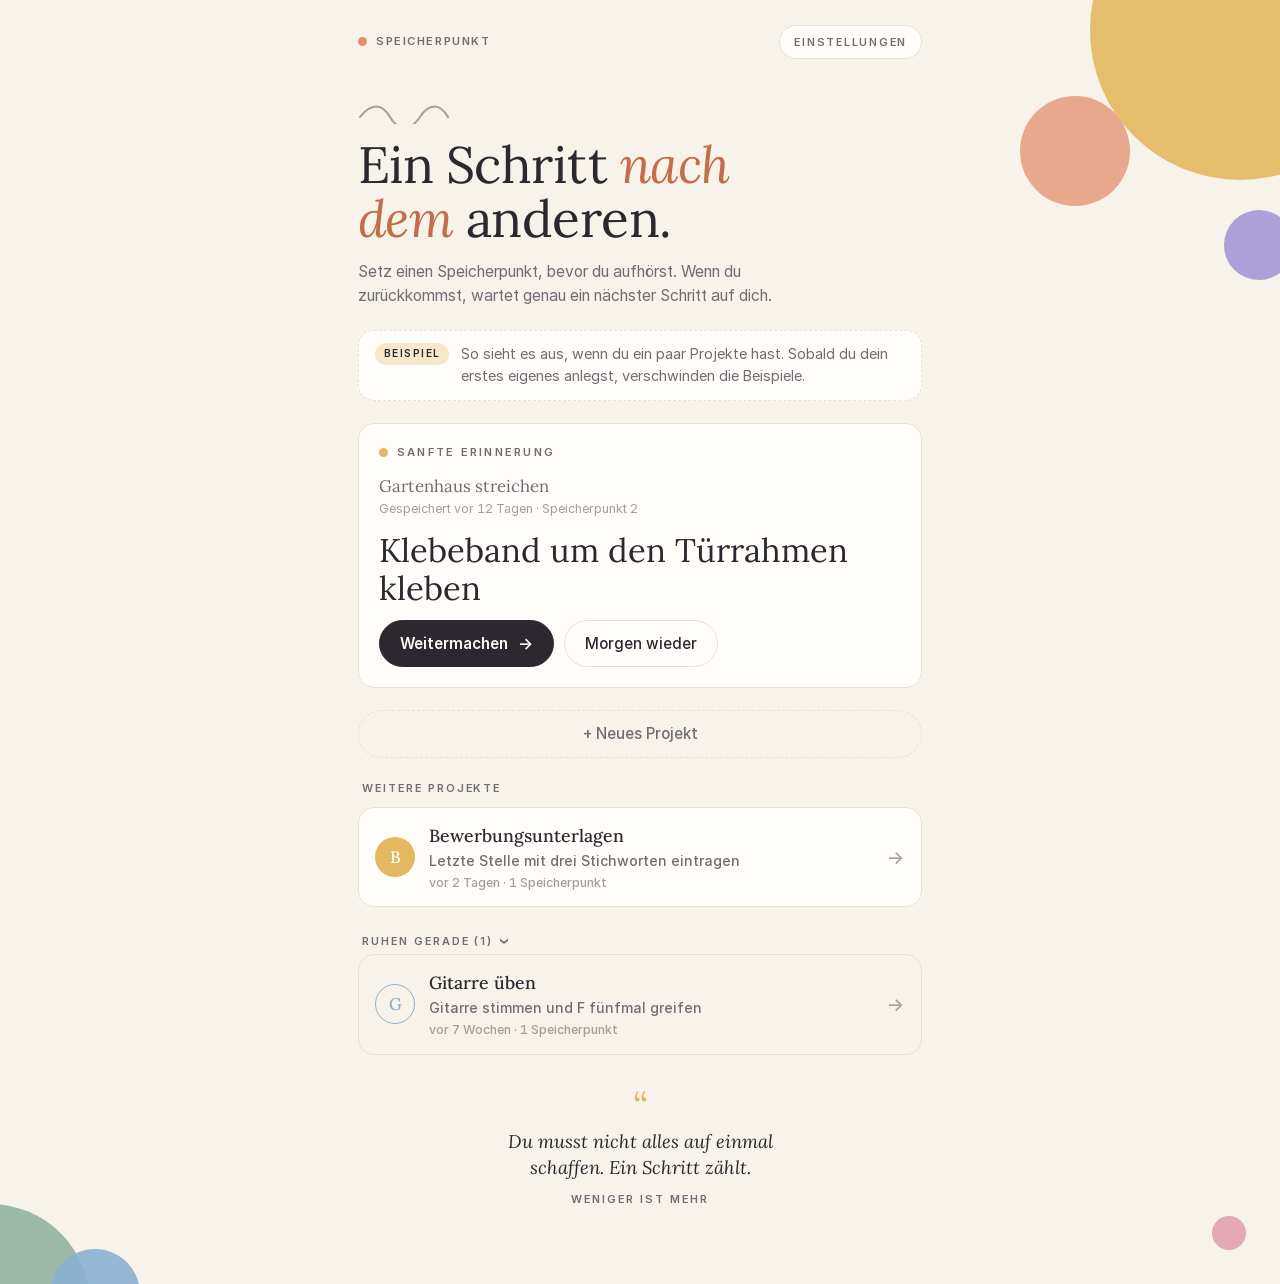
==== commit 22ab0a3a: "Speicherpunkt Version 9 sauber neu aufsetzen Ersetzt alle Dateien durch Version 9 mit korrekter Ordn" ====
--- a/index.html
+++ b/index.html
@@ -3,121 +3,1371 @@
 <head>
 <meta charset="utf-8">
 <meta name="viewport" content="width=device-width, initial-scale=1, viewport-fit=cover">
-<meta http-equiv="Content-Security-Policy" content="default-src 'self'; script-src 'self'; style-src 'self'; font-src 'self'; img-src 'self' data:; connect-src 'self' https://satqwruqmwgcflcggbul.supabase.co; base-uri 'self'; form-action 'self'; object-src 'none'">
-<title>Speicherpunkt · Den Faden wiederfinden</title>
-<meta name="description" content="Eine kleine App für Menschen mit ADHS und alle, die viele Projekte anfangen: Speicherpunkt setzen, zurückkommen, genau einen nächsten Schritt sehen.">
-<link rel="canonical" href="https://speicherpunkt.zbinden.space/willkommen/">
-<meta property="og:type" content="website">
-<meta property="og:locale" content="de_CH">
-<meta property="og:title" content="Speicherpunkt · Den Faden wiederfinden">
-<meta property="og:description" content="Bevor du aufhörst, setzt du einen Speicherpunkt. Wenn du zurückkommst, siehst du, wo du warst, und genau einen nächsten Schritt.">
-<meta property="og:url" content="https://speicherpunkt.zbinden.space/willkommen/">
-<meta property="og:image" content="https://speicherpunkt.zbinden.space/icons/og.png">
-<meta property="og:image:width" content="1200">
-<meta property="og:image:height" content="630">
-<meta name="twitter:card" content="summary_large_image">
+<!-- Sicherheitsregeln: Die App darf nur mit sich selbst und mit Supabase sprechen. Bei einer neuen Supabase-Adresse hier und in SP_CONFIG anpassen. -->
+<meta http-equiv="Content-Security-Policy" content="default-src 'self'; script-src 'self' 'unsafe-inline'; style-src 'self' 'unsafe-inline'; font-src 'self'; img-src 'self' data: blob:; connect-src 'self' https://satqwruqmwgcflcggbul.supabase.co; manifest-src 'self'; worker-src 'self'; base-uri 'self'; form-action 'self'; object-src 'none'">
+<title>Speicherpunkt</title>
+<meta name="description" content="Setz einen Speicherpunkt, bevor du aufhörst. Wenn du zurückkommst, zeigt dir Speicherpunkt, wo du warst, und genau einen nächsten Schritt.">
 <meta name="theme-color" content="#f7f2ea" media="(prefers-color-scheme: light)">
 <meta name="theme-color" content="#1c1a20" media="(prefers-color-scheme: dark)">
-<link rel="icon" href="../icons/favicon.svg" type="image/svg+xml">
-<link rel="apple-touch-icon" href="../icons/apple-touch-icon.png">
-<link rel="preload" href="../fonts/lora.woff2" as="font" type="font/woff2" crossorigin>
-<link rel="stylesheet" href="../seiten.css">
-<link rel="stylesheet" href="seite.css">
-<script src="warteliste.js" defer></script>
+<meta name="apple-mobile-web-app-capable" content="yes">
+<meta name="mobile-web-app-capable" content="yes">
+<meta name="apple-mobile-web-app-title" content="Speicherpunkt">
+<meta name="apple-mobile-web-app-status-bar-style" content="default">
+<link rel="manifest" href="manifest.webmanifest">
+<link rel="icon" href="icons/favicon.svg" type="image/svg+xml">
+<link rel="icon" href="icons/icon-192.png" sizes="192x192" type="image/png">
+<link rel="apple-touch-icon" href="icons/apple-touch-icon.png">
+<link rel="preload" href="fonts/lora.woff2" as="font" type="font/woff2" crossorigin>
+<link rel="preload" href="fonts/inter-400.woff2" as="font" type="font/woff2" crossorigin>
+<style>
+@font-face { font-family: "Lora"; src: url("fonts/lora.woff2") format("woff2"); font-weight: 400 700; font-style: normal; font-display: swap; }
+@font-face { font-family: "Lora"; src: url("fonts/lora-italic.woff2") format("woff2"); font-weight: 400 700; font-style: italic; font-display: swap; }
+@font-face { font-family: "Inter"; src: url("fonts/inter-400.woff2") format("woff2"); font-weight: 400; font-style: normal; font-display: swap; }
+@font-face { font-family: "Inter"; src: url("fonts/inter-500.woff2") format("woff2"); font-weight: 500; font-style: normal; font-display: swap; }
+@font-face { font-family: "Inter"; src: url("fonts/inter-600.woff2") format("woff2"); font-weight: 600 700; font-style: normal; font-display: swap; }
+
+/* Layout: wie der Papier-Planer – warmes Papier, weisse Karten, eine Farbe pro Bereich, Lora mit farbigen Kursivwörtern. */
+:root {
+  padding-top: env(safe-area-inset-top, 0px); padding-bottom: env(safe-area-inset-bottom, 0px); color-scheme: light;
+  --paper: #f7f2ea; --card: #fffdf9; --sunk: #f1ebe1; --line: #e9e0d2; --ink: #2b2830; --muted: #716b74; --faint: #a59d97;
+  --terra: #c46d49; --mustard: #e4b860; --coral: #e3916f; --lavender: #a497d6; --sage: #93b29f; --teal: #6fa39b; --sky: #8bb1d1; --rose: #e3a0b1; --taupe: #b9ad9e;
+  --mustard-ink: #9a7320; --sage-ink: #4f7a66; --lav-ink: #6a5aa8; --rose-ink: #b0607a; --sky-ink: #48759b;
+  --cta: #2b2830; --on-cta: #fdfaf5;
+  --blob-a: .9;
+  --font-serif: "Lora", "Iowan Old Style", "Charter", Georgia, "Times New Roman", serif;
+  --font-sans: "Inter", -apple-system, BlinkMacSystemFont, "Segoe UI", Roboto, Arial, sans-serif;
+  --r: 16px;
+}
+@media (prefers-color-scheme: dark) { :root:not([data-theme="light"]) {
+  --paper: #1c1a20; --card: #25222a; --sunk: #2c2932; --line: #39343f; --ink: #f0eae2; --muted: #aaa2a9; --faint: #7f7880;
+  --terra: #e79a77; --mustard: #e9c374; --coral: #e79d7e; --lavender: #b3a7e2; --sage: #9fbfab; --teal: #84b5ad; --sky: #9bbfdc; --rose: #e9aebd; --taupe: #9e9385;
+  --mustard-ink: #ecc77a; --sage-ink: #a7c9b5; --lav-ink: #c2b7ee; --rose-ink: #efb4c3; --sky-ink: #a9c9e6;
+  --cta: #f0eae2; --on-cta: #1c1a20; --blob-a: .42; color-scheme: dark } }
+:root[data-theme="dark"] {
+  --paper: #1c1a20; --card: #25222a; --sunk: #2c2932; --line: #39343f; --ink: #f0eae2; --muted: #aaa2a9; --faint: #7f7880;
+  --terra: #e79a77; --mustard: #e9c374; --coral: #e79d7e; --lavender: #b3a7e2; --sage: #9fbfab; --teal: #84b5ad; --sky: #9bbfdc; --rose: #e9aebd; --taupe: #9e9385;
+  --mustard-ink: #ecc77a; --sage-ink: #a7c9b5; --lav-ink: #c2b7ee; --rose-ink: #efb4c3; --sky-ink: #a9c9e6;
+  --cta: #f0eae2; --on-cta: #1c1a20; --blob-a: .42; color-scheme: dark }
+
+*, *::before, *::after { box-sizing: border-box; }
+html { -webkit-text-size-adjust: 100%; }
+body { margin: 0; min-height: 100vh; background: var(--paper); color: var(--ink); font-family: var(--font-sans); font-size: 16px; line-height: 1.55; -webkit-font-smoothing: antialiased; overflow-x: hidden; }
+[hidden] { display: none !important; }
+p { margin: 0; }
+h1, h2, h3 { margin: 0; font-family: var(--font-serif); font-weight: 400; letter-spacing: -.01em; text-wrap: balance; }
+em { font-style: italic; color: var(--accent, var(--terra)); }
+
+.app { position: relative; z-index: 1; max-width: 600px; margin: 0 auto; padding-left: max(18px, env(safe-area-inset-left, 0px)); padding-right: max(18px, env(safe-area-inset-right, 0px)); padding-block: 22px 72px; display: flex; flex-direction: column; gap: 22px; }
+
+/* Bereichsfarben wie die Reiter im Planer */
+[data-view="home"] { --accent: var(--terra); --dot: var(--coral); }
+[data-view="project"] { --accent: var(--sage-ink); --dot: var(--sage); }
+[data-view="focus"] { --accent: var(--mustard-ink); --dot: var(--mustard); }
+[data-view="save"] { --accent: var(--lav-ink); --dot: var(--lavender); }
+[data-view="finished"] { --accent: var(--mustard-ink); --dot: var(--mustard); }
+[data-view="settings"] { --accent: var(--sky-ink); --dot: var(--sky); }
+
+/* dekorative Kreise (Titelseite) */
+body { position: relative; }
+.blobs { position: absolute; top: 0; left: 0; right: 0; bottom: 0; z-index: 0; pointer-events: none; overflow: hidden; }
+.blobs span { position: absolute; border-radius: 50%; opacity: var(--blob-a); }
+.blobs .b1 { width: 300px; height: 300px; right: -110px; top: -120px; background: var(--mustard); }
+.blobs .b2 { width: 110px; height: 110px; right: 150px; top: 96px; background: var(--coral); opacity: calc(var(--blob-a) * .85); }
+.blobs .b3 { width: 70px; height: 70px; right: -14px; top: 210px; background: var(--lavender); }
+.blobs .b4 { width: 200px; height: 200px; left: -110px; bottom: -120px; background: var(--sage); }
+.blobs .b5 { width: 90px; height: 90px; left: 50px; bottom: -55px; background: var(--sky); }
+.blobs .b6 { width: 34px; height: 34px; right: 34px; bottom: 34px; background: var(--rose); }
+body:not([data-view="home"]):not([data-view="finished"]) .blobs { display: none; }
+@media (max-width: 520px) { .blobs .b1 { width: 190px; height: 190px; right: -95px; top: -95px; } .blobs .b2 { width: 64px; height: 64px; right: 66px; top: 74px; } .blobs .b3 { right: -18px; top: 120px; width: 44px; height: 44px; } }
+
+/* Kopfzeile: farbiger Punkt + Label links, Pillen-Button rechts */
+header.top { display: flex; align-items: center; justify-content: space-between; gap: 12px; min-height: 40px; }
+.eyebrow { display: inline-flex; align-items: center; gap: 9px; font-family: var(--font-sans); font-weight: 600; font-size: .7rem; letter-spacing: .2em; text-transform: uppercase; color: var(--muted); }
+.eyebrow::before { content: ""; width: 9px; height: 9px; border-radius: 50%; background: var(--dot, var(--taupe)); flex: none; }
+.eyebrow.plain::before { display: none; }
+header.top > .eyebrow { min-width: 0; overflow-wrap: break-word; line-height: 1.4; letter-spacing: .14em; }
+.proj-title { font-family: var(--font-serif); font-size: 1.15rem; color: var(--muted); margin-bottom: -8px; overflow-wrap: anywhere; }
+header.top > .row { flex: none; flex-wrap: nowrap; gap: 6px; }
+.huge, .big-step, .title { overflow-wrap: anywhere; }
+.label { font-family: var(--font-sans); font-weight: 600; font-size: .68rem; letter-spacing: .18em; text-transform: uppercase; color: var(--muted); }
+
+button { font: inherit; cursor: pointer; color: var(--ink); background: var(--card); border: 1px solid var(--line); border-radius: 999px; padding: 11px 20px; min-height: 46px; font-size: .95rem; font-weight: 500; transition: border-color .15s, background-color .15s, transform .1s; }
+button:hover { border-color: var(--faint); }
+button:active { transform: translateY(1px); }
+button:disabled { opacity: .45; cursor: default; }
+button.primary { background: var(--cta); color: var(--on-cta); border-color: var(--cta); font-weight: 600; display: inline-flex; align-items: center; justify-content: center; gap: 10px; }
+button.primary:hover { border-color: var(--cta); opacity: .92; }
+button.pill { min-height: 34px; padding: 6px 14px; font-size: .68rem; font-weight: 600; letter-spacing: .16em; text-transform: uppercase; color: var(--muted); background: var(--card); }
+button.add { width: 100%; background: transparent; border-style: dashed; color: var(--muted); }
+button.wide { width: 100%; }
+button:focus-visible, input:focus-visible, textarea:focus-visible, summary:focus-visible { outline: 3px solid var(--mustard); outline-offset: 2px; }
+.arrow { font-size: 1.05em; line-height: 1; }
+.row { display: flex; gap: 10px; flex-wrap: wrap; align-items: center; }
+.row.stack { flex-direction: column; align-items: stretch; }
+.row.stack > button { width: 100%; }
+
+/* Titel mit farbigem Kursivwort */
+.title { font-size: clamp(2.3rem, 10vw, 3.2rem); line-height: 1.05; }
+.title.md { font-size: clamp(1.9rem, 8vw, 2.5rem); }
+.title.center { text-align: center; }
+.sub { color: var(--muted); font-size: .98rem; max-width: 46ch; }
+.wave { display: block; width: 92px; height: 22px; color: var(--faint); }
+.intro { display: flex; flex-direction: column; gap: 14px; padding-top: 18px; }
+
+.card { background: var(--card); border: 1px solid var(--line); border-radius: var(--r); padding: 20px; display: flex; flex-direction: column; gap: 12px; min-width: 0; overflow-wrap: anywhere; }
+.card.tint { border-color: transparent; background: color-mix(in srgb, var(--tint, var(--sage)) 18%, var(--card)); }
+.hero .proj-name { font-family: var(--font-serif); font-size: 1.05rem; color: var(--muted); }
+.big-step { font-family: var(--font-serif); font-size: clamp(1.6rem, 7vw, 2.05rem); line-height: 1.18; }
+.small { font-size: .78rem; color: var(--faint); font-variant-numeric: tabular-nums; }
+
+.chips { display: flex; flex-wrap: wrap; gap: 8px; }
+.chip-static { background: var(--card); border: 1px solid var(--line); border-radius: 999px; padding: 4px 11px; font-size: .74rem; color: var(--muted); }
+.chip { min-height: 38px; padding: 7px 15px; font-size: .88rem; }
+.chip[aria-pressed="true"] { background: color-mix(in srgb, var(--lavender) 22%, var(--card)); border-color: var(--lavender); color: var(--lav-ink); font-weight: 600; }
+
+.banner { display: flex; gap: 12px; align-items: flex-start; background: var(--card); border: 1px dashed var(--line); border-radius: var(--r); padding: 12px 16px; font-size: .9rem; color: var(--muted); }
+.tag { font-size: .64rem; font-weight: 600; letter-spacing: .14em; text-transform: uppercase; border-radius: 999px; padding: 3px 9px; background: color-mix(in srgb, var(--mustard) 30%, var(--card)); color: var(--ink); white-space: nowrap; }
+
+/* Projektliste wie „Wohin heute?“ */
+.group { display: flex; flex-direction: column; gap: 10px; }
+.group > .label, .group > summary { padding: 0 4px; }
+details.group > summary { cursor: pointer; list-style: none; display: flex; align-items: center; gap: 8px; }
+details.group > summary::-webkit-details-marker { display: none; }
+details.group > summary::after, details.history > summary::after { content: "›"; font-size: 1rem; letter-spacing: 0; transition: transform .15s; }
+details[open] > summary::after { transform: rotate(90deg); }
+.list { display: flex; flex-direction: column; gap: 10px; }
+.proj { --pc: var(--sage); text-align: left; display: grid; grid-template-columns: auto 1fr auto; gap: 14px; align-items: center; width: 100%; padding: 14px 16px; border-radius: var(--r); background: var(--card); border: 1px solid var(--line); min-width: 0; }
+.num { width: 40px; height: 40px; border-radius: 50%; background: var(--pc); color: #fff; display: grid; place-items: center; font-family: var(--font-serif); font-size: 1.05rem; flex: none; }
+.proj .body { display: flex; flex-direction: column; gap: 1px; min-width: 0; }
+.proj .name { font-family: var(--font-serif); font-size: 1.1rem; overflow-wrap: anywhere; display: flex; gap: 8px; align-items: center; flex-wrap: wrap; }
+.proj .step { color: var(--muted); font-size: .88rem; overflow: hidden; text-overflow: ellipsis; white-space: nowrap; }
+.proj .go { color: var(--faint); font-size: 1.15rem; }
+.proj.resting { background: transparent; }
+.proj.resting .num { background: transparent; border: 1.5px solid var(--pc); color: var(--pc); }
+.proj.finished .num { background: transparent; border: 1.5px solid var(--pc); color: var(--pc); }
+.c0 { --pc: var(--sage); } .c1 { --pc: var(--coral); } .c2 { --pc: var(--lavender); } .c3 { --pc: var(--mustard); } .c4 { --pc: var(--sky); } .c5 { --pc: var(--rose); } .c6 { --pc: var(--teal); }
+
+.quote { text-align: center; display: flex; flex-direction: column; gap: 10px; align-items: center; padding: 18px 6px 4px; }
+.quote .mark { font-family: var(--font-serif); font-size: 2.4rem; line-height: .6; color: var(--mustard); }
+.quote p { font-family: var(--font-serif); font-style: italic; font-size: 1.15rem; line-height: 1.45; max-width: 30ch; }
+
+/* Projektansicht */
+.stage { display: flex; flex-direction: column; gap: 16px; min-width: 0; overflow-wrap: anywhere; }
+.where { font-family: var(--font-serif); font-size: 1.08rem; line-height: 1.5; white-space: pre-wrap; padding-left: 16px; border-left: 2px solid var(--line); }
+.welcome { --tint: var(--rose); }
+.welcome .wt { font-family: var(--font-serif); font-size: 1.35rem; line-height: 1.2; }
+.welcome .wt em { color: var(--rose-ink); }
+.stepcard { --tint: var(--sage); }
+
+details.history > summary { cursor: pointer; list-style: none; display: flex; align-items: center; gap: 8px; padding: 4px; }
+details.history > summary::-webkit-details-marker { display: none; }
+.timeline { list-style: none; margin: 12px 0 0; padding: 0 0 0 8px; display: flex; flex-direction: column; }
+.timeline li { position: relative; padding: 0 0 18px 24px; border-left: 1.5px dotted var(--line); display: flex; flex-direction: column; gap: 4px; overflow-wrap: anywhere; }
+.timeline li:last-child { border-left-color: transparent; padding-bottom: 0; }
+.timeline li .dotm { position: absolute; left: -6px; top: 6px; width: 11px; height: 11px; border-radius: 50%; background: var(--sage); }
+.timeline li .dotm.open { background: var(--card); border: 1.5px solid var(--taupe); }
+.timeline .was { font-family: var(--font-serif); font-size: 1rem; white-space: pre-wrap; }
+.timeline .then { font-size: .9rem; color: var(--muted); }
+
+/* Fokus */
+.focus { min-height: 58vh; display: flex; flex-direction: column; justify-content: center; align-items: center; text-align: center; gap: 18px; min-width: 0; overflow-wrap: anywhere; }
+.focus .huge { font-family: var(--font-serif); font-size: clamp(2.1rem, 9.5vw, 3rem); line-height: 1.1; max-width: 16ch; }
+.ring { width: 64px; height: 64px; border-radius: 50%; background: color-mix(in srgb, var(--mustard) 35%, var(--card)); display: grid; place-items: center; }
+.ring::after { content: ""; width: 22px; height: 22px; border-radius: 50%; background: var(--mustard); }
+@media (prefers-reduced-motion: no-preference) { .ring { animation: breathe 4s ease-in-out infinite; } @keyframes breathe { 0%, 100% { transform: scale(1); } 50% { transform: scale(1.08); } } }
+
+/* Formulare */
+.panel { background: var(--card); border: 1px solid var(--line); border-radius: var(--r); padding: 20px; display: flex; flex-direction: column; gap: 18px; min-width: 0; overflow-wrap: anywhere; }
+.panel h2 { font-size: 1.35rem; }
+.panel.confirm { border-color: var(--coral); }
+.field { display: flex; flex-direction: column; gap: 7px; }
+label, .flabel { font-weight: 600; font-size: .68rem; letter-spacing: .18em; text-transform: uppercase; color: var(--muted); }
+input[type=text], textarea { width: 100%; font: inherit; font-size: 1.02rem; padding: 13px 14px; border-radius: 12px; border: 1px solid var(--line); background: var(--paper); color: var(--ink); }
+input[type=text]::placeholder, textarea::placeholder { color: var(--faint); }
+input[aria-invalid="true"] { border-color: var(--coral); }
+textarea { min-height: 100px; resize: vertical; font-family: var(--font-serif); }
+.hint { color: var(--muted); font-size: .84rem; }
+.error { color: var(--terra); font-size: .9rem; }
+.finish-offer { --tint: var(--mustard); }
+.finish-offer .ft { font-family: var(--font-serif); font-size: 1.25rem; }
+button.finish-btn { align-self: flex-start; background: var(--mustard); border-color: var(--mustard); color: #2b2205; font-weight: 600; }
+.done-stage { min-height: 48vh; }
+.settings-list { display: flex; flex-direction: column; gap: 14px; }
+.settings-list .panel { gap: 12px; }
+.howto { display: grid; grid-template-columns: auto 1fr; gap: 10px 14px; align-items: start; }
+.howto .num { width: 30px; height: 30px; font-size: .9rem; }
+
+input[type=password] { width: 100%; font: inherit; font-size: 1.02rem; padding: 13px 14px; border-radius: 12px; border: 1px solid var(--line); background: var(--paper); color: var(--ink); }
+button.ghostlink { background: none; border: none; padding: 0; min-height: 0; color: var(--accent, var(--terra)); text-decoration: underline; text-underline-offset: 3px; font-weight: 500; }
+.panel .row button.ghostlink { padding: 8px 4px; }
+button.ghostlink.small-link { align-self: flex-start; font-size: .86rem; color: var(--muted); }
+.sync-dot { display: inline-block; width: 8px; height: 8px; border-radius: 50%; background: var(--taupe); vertical-align: middle; }
+.sync-dot[data-s="ok"] { background: var(--sage); } .sync-dot[data-s="busy"] { background: var(--mustard); } .sync-dot[data-s="offline"], .sync-dot[data-s="error"] { background: var(--coral); }
+.suggest { display: flex; flex-direction: column; gap: 10px; margin-top: 4px; }
+button.suggest-btn { align-self: flex-start; min-height: 38px; padding: 7px 15px; font-size: .88rem; color: var(--lav-ink); border-color: color-mix(in srgb, var(--lavender) 55%, var(--line)); background: color-mix(in srgb, var(--lavender) 10%, var(--card)); }
+button.suggest-btn[data-busy] { opacity: .7; }
+.sugg-list { display: flex; flex-direction: column; gap: 8px; }
+.sugg-list:empty { display: none; }
+button.sugg { display: flex; justify-content: space-between; align-items: center; gap: 12px; text-align: left; border-radius: 14px; padding: 11px 14px; min-height: 0; background: var(--card); }
+button.sugg .sugg-step { font-family: var(--font-serif); font-size: 1.02rem; line-height: 1.3; overflow-wrap: anywhere; min-width: 0; }
+button.sugg .sugg-min { flex: none; font-size: .72rem; color: var(--muted); background: var(--sunk); border-radius: 999px; padding: 3px 9px; }
+button.sugg[aria-pressed="true"] { border-color: var(--lavender); background: color-mix(in srgb, var(--lavender) 16%, var(--card)); }
+@media (prefers-reduced-motion: no-preference) { .sugg-wait { animation: pulse 1.2s ease-in-out infinite; } @keyframes pulse { 50% { opacity: .45; } } }
+.timer-pick { display: flex; flex-direction: column; align-items: center; gap: 8px; }
+.timer-pick .chips { justify-content: center; }
+.tring { position: relative; width: 168px; height: 168px; display: grid; place-items: center; }
+.tring svg { position: absolute; inset: 0; width: 100%; height: 100%; transform: rotate(-90deg); }
+.tring circle { fill: none; stroke-width: 6; }
+.tr-bg { stroke: color-mix(in srgb, var(--mustard) 22%, var(--card)); }
+.tr-fg { stroke: var(--mustard); stroke-linecap: round; transition: stroke-dashoffset 1s linear; }
+.tr-time { font-family: var(--font-serif); font-size: 2.3rem; font-variant-numeric: tabular-nums; }
+.tring.done .tr-time { color: var(--mustard-ink); }
+.week strong { font-weight: 600; color: var(--ink); }
+.confetti { position: fixed; left: 50%; top: 42%; width: 0; height: 0; z-index: 6; pointer-events: none; }
+.confetti span { position: absolute; width: var(--s); height: var(--s); border-radius: 50%; background: var(--c); opacity: 0; animation: burst 1.1s cubic-bezier(.15,.7,.3,1) forwards; }
+@keyframes burst { 0% { transform: translate(-50%, -50%) scale(.4); opacity: 1; } 70% { opacity: 1; } 100% { transform: translate(calc(-50% + var(--dx)), calc(-50% + var(--dy) + 60px)) scale(1); opacity: 0; } }
+[tabindex="-1"]:focus { outline: none; }
+.center { text-align: center; }
+.version { padding-top: 6px; }
+.danger-zone { display: flex; flex-direction: column; gap: 12px; border-top: 1px solid var(--line); padding-top: 14px; }
+button.danger { background: var(--terra); border-color: var(--terra); color: #fff; font-weight: 600; }
+nav.legal { display: flex; justify-content: center; flex-wrap: wrap; gap: 6px 18px; font-size: .85rem; padding-top: 10px; }
+nav.legal a, .hint a { color: var(--muted); text-underline-offset: 3px; }
+.toast { position: fixed; z-index: 5; left: 50%; transform: translateX(-50%); width: max-content; max-width: calc(100% - 36px); bottom: calc(20px + env(safe-area-inset-bottom, 0px)); background: var(--cta); color: var(--on-cta); padding: 11px 18px; border-radius: 999px; font-size: .9rem; pointer-events: none; text-align: center; }
+@media (prefers-reduced-motion: no-preference) { .app > * { animation: rise .3s ease-out both; } @keyframes rise { from { transform: translateY(6px); } to { transform: none; } } }
+</style>
 </head>
-<body class="t-terra">
-<div class="blobs" aria-hidden="true"><span class="b1"></span><span class="b2"></span><span class="b3"></span><span class="b4"></span><span class="b5"></span></div>
-<div class="wrap">
-  <header class="top"><span class="eyebrow">Speicherpunkt</span><a class="pill" href="../">App öffnen</a></header>
-
-  <main>
-    <section class="hero" aria-labelledby="h-hero">
-      <svg class="wave" viewBox="0 0 92 22" aria-hidden="true"><path d="M2 15c11-14 22-14 30 0s21 14 30 0 20-14 28 0" fill="none" stroke="currentColor" stroke-width="2" stroke-linecap="round"/></svg>
-      <h1 id="h-hero">Den Faden <em>wiederfinden.</em></h1>
-      <p class="sub">Speicherpunkt ist eine kleine App für Menschen mit ADHS und alle, die viele Projekte anfangen und dann den Faden verlieren. Bevor du aufhörst, setzt du einen Speicherpunkt. Wenn du zurückkommst, siehst du, wo du warst, und genau einen nächsten Schritt.</p>
-      <div class="ctas"><a class="btn primary" href="../">Kostenlos ausprobieren <span aria-hidden="true">→</span></a><a class="btn" href="#warteliste">Auf die Warteliste</a></div>
-      <p class="fine">Läuft im Browser auf Handy und Computer. Während der Testphase kostenlos.</p>
-    </section>
-
-    <section class="block" aria-labelledby="h-cycle">
-      <span class="label">Kennst du das?</span>
-      <h2 id="h-cycle">Der Kreis, in dem jeder <em>Planer</em> endet.</h2>
-      <ol class="cycle">
-        <li><span class="num c-lav">1</span><p>Neue App gefunden, einen Abend lang alles eingerichtet.</p></li>
-        <li><span class="num c-sage">2</span><p>Zwei Wochen läuft es super.</p></li>
-        <li><span class="num c-mus">3</span><p>Dann ein paar Tage Pause. Die App bleibt zu.</p></li>
-        <li><span class="num c-coral">4</span><p>Wieder öffnen fühlt sich nach Aufholen an. Also lieber nicht.</p></li>
-      </ol>
-      <p class="punch">Das liegt nicht an dir. Die meisten Planer gehen davon aus, dass man sie jeden Tag öffnet. Speicherpunkt ist für den Tag gebaut, an dem du <em>zurückkommst.</em></p>
-    </section>
-
-    <section class="block how" aria-labelledby="h-how">
-      <span class="label">So funktioniert’s</span>
-      <h2 id="h-how">Drei Handgriffe. <em>Mehr nicht.</em></h2>
-      <div class="how-grid">
-        <ol class="steps">
-          <li><span class="num c-lav">1</span><div><h3>Speicherpunkt setzen</h3><p>Bevor du aufhörst: ein Satz, wo du stehst, und ein Mini-Schritt, so klein, dass er fast lächerlich ist. Dauert 20 Sekunden, auf dem Handy auch per Diktat.</p></div></li>
-          <li><span class="num c-sage">2</span><div><h3>Zurückkommen</h3><p>Ob nach einem Tag oder nach drei Wochen: Du siehst, wo du warst, und diesen einen Schritt. Keine Liste, keine roten Zahlen.</p></div></li>
-          <li><span class="num c-mus">3</span><div><h3>Nur das hier</h3><p>Ein Tipp auf „Ich fange an“, auf Wunsch mit Timer. Danach: geschafft, nächster Schritt, fertig.</p></div></li>
-        </ol>
-        <figure class="preview" aria-label="So sieht ein Speicherpunkt in der App aus">
-          <div class="phone" aria-hidden="true">
-            <span class="p-eyebrow">Projekt</span>
-            <p class="p-proj">Steuererklärung 2025</p>
-            <p class="p-title">Hier warst du <em>stehen geblieben.</em></p>
-            <p class="p-where">Lohnausweis liegt im Ordner, Belege noch im Schuhkarton.</p>
-            <div class="p-step"><span class="p-lbl">Dein nächster Mini-Schritt</span><p>Schuhkarton auf den Tisch stellen</p></div>
-            <span class="p-btn">Ich fange an →</span>
-          </div>
-          <figcaption>Die Ansicht nach einer Pause: wo du warst, und genau ein Schritt.</figcaption>
-        </figure>
-      </div>
-    </section>
-
-    <section class="block" aria-labelledby="h-diff">
-      <span class="label">Was anders ist</span>
-      <h2 id="h-diff">Gebaut für Köpfe, die <em>anders ticken.</em></h2>
-      <ul class="diff">
-        <li class="c-rose"><h3>Keine Serien, die brechen</h3><p>Ein Projekt darf ruhen. Nichts wird rot, niemand zählt verpasste Tage.</p></li>
-        <li class="c-sage"><h3>Ein Schritt statt einer Liste</h3><p>Du siehst immer nur den nächsten Mini-Schritt. Der Rest kann warten.</p></li>
-        <li class="c-lav"><h3>Hilfe, wenn du feststeckst</h3><p>Die App schlägt passende Mini-Schritte vor oder macht einen zu grossen Schritt kleiner.</p></li>
-        <li class="c-mus"><h3>Sanfte Erinnerung</h3><p>Einmal, zur gewählten Zeit, mit genau dem nächsten Schritt. Auf Wunsch direkt im Kalender.</p></li>
-        <li class="c-sky"><h3>Deine Daten gehören dir</h3><p>Ohne Konto bleibt alles auf deinem Gerät. Kein Tracking, keine Werbung.</p></li>
-        <li class="c-coral"><h3>Abschliessen und feiern</h3><p>Fertige Projekte bekommen ihren Moment. Auch kleine Schritte zählen.</p></li>
-      </ul>
-    </section>
-
-    <section class="block maker" aria-labelledby="h-maker">
-      <span class="quote-mark" aria-hidden="true">“</span>
-      <h2 id="h-maker" class="maker-text">Ich habe viele Planer und Methoden ausprobiert. Gehalten hat keine, weil alle voraussetzen, dass man dranbleibt. Also baue ich eine App für den Moment danach.</h2>
-      <p class="label">Michael, Sisseln</p>
-    </section>
-
-    <section class="block waitlist" id="warteliste" aria-labelledby="h-wl">
-      <h2 id="h-wl">Auf die <em>Warteliste.</em></h2>
-      <p class="sub">Speicherpunkt ist in der Testphase. Trag dich ein, dann erfährst du als Erstes, wenn es Neues gibt, zum Beispiel die App für iPhone und Android.</p>
-      <form id="wl-form" class="wl" novalidate>
-        <div class="field"><label for="wl-email">E-Mail</label><input type="email" id="wl-email" name="email" autocomplete="email" inputmode="email" autocapitalize="off" spellcheck="false" maxlength="254" required></div>
-        <div class="field"><label for="wl-note">Was fällt dir beim Dranbleiben am schwersten? <span class="opt">(freiwillig)</span></label><textarea id="wl-note" name="note" maxlength="1000" rows="3" placeholder="Ein Satz reicht. Hilft uns, Speicherpunkt besser zu machen."></textarea></div>
-        <div class="hp" aria-hidden="true"><label for="wl-website">Webseite</label><input type="text" id="wl-website" name="website" tabindex="-1" autocomplete="off"></div>
-        <div class="wl-row"><button class="btn primary" type="submit" id="wl-submit">Eintragen <span aria-hidden="true">→</span></button></div>
-        <p class="wl-status" id="wl-status" role="status" aria-live="polite"></p>
-        <p class="fine">Wir schreiben dir nur, wenn es Neuigkeiten zu Speicherpunkt gibt. Austragen geht jederzeit per E-Mail. Details in der <a href="../datenschutz.html">Datenschutzerklärung</a>.</p>
+<body>
+<noscript><p style="padding:16px">Speicherpunkt braucht JavaScript.</p></noscript>
+<div class="blobs" aria-hidden="true"><span class="b1"></span><span class="b2"></span><span class="b3"></span><span class="b4"></span><span class="b5"></span><span class="b6"></span></div>
+<main class="app" id="app" aria-live="polite"></main>
+<div class="toast" id="toast" role="status" hidden></div>
+
+<script>
+  // Abgleich zwischen Geräten (Supabase). Der öffentliche Schlüssel darf in der App stehen.
+  window.SP_CONFIG = window.SP_CONFIG || {
+    url: "https://satqwruqmwgcflcggbul.supabase.co",
+    key: "sb_publishable_U214RD6vhA1GlMfMPG04Xw_Z2g_qF3l"
+  };
+</script>
+<script>
+(() => {
+  "use strict";
+  const KEY = "speicherpunkt.v1";
+  const SKEY = "speicherpunkt.session";
+  const CFG = window.SP_CONFIG || {};
+  const SYNC_ON = !!(CFG.url && CFG.key);
+  const DAY = 86400000;
+  const APP_VERSION = "9";
+  const $app = document.getElementById("app");
+  const $toast = document.getElementById("toast");
+
+  // ---------- state ----------
+  let state = { v: 2, projects: [], deleted: {}, updated: 0 };
+  let examples = makeExamples();
+  let view = { name: "home" };
+  let storage = "memory"; // memory | local
+  let confirmFor = null;
+
+  function uid() { return Math.random().toString(36).slice(2, 10) + Date.now().toString(36).slice(-4); }
+  function now() { return Date.now(); }
+
+  function makeExamples() {
+    const t = now();
+    return [
+      { id: "ex1", example: true, name: "Gartenhaus streichen", created: t - 30 * DAY, paused: false, remindAt: t - 1000,
+        saves: [
+          { id: "e1a", at: t - 20 * DAY, where: "Farbe gekauft, Pinsel liegen in der Garage.", next: "Abdeckplane auslegen", done: true },
+          { id: "e1b", at: t - 12 * DAY, where: "Die Südwand ist fertig grundiert. Bei der Tür fehlt noch Klebeband.", next: "Klebeband um den Türrahmen kleben" } ] },
+      { id: "ex2", example: true, name: "Bewerbungsunterlagen", created: t - 9 * DAY, paused: false, remindAt: null,
+        saves: [ { id: "e2a", at: t - 2 * DAY, where: "Lebenslauf aktualisiert bis 2024. Letzte Stelle fehlt noch.", next: "Letzte Stelle mit drei Stichworten eintragen" } ] },
+      { id: "ex3", example: true, name: "Gitarre üben", created: t - 90 * DAY, paused: true, remindAt: null,
+        saves: [ { id: "e3a", at: t - 47 * DAY, where: "Barré-Griff F klappt fast, Saite H schnarrt noch.", next: "Gitarre stimmen und F fünfmal greifen" } ] }
+    ];
+  }
+
+  function projects() { return state.projects.length ? state.projects : examples; }
+  function showingExamples() { return state.projects.length === 0; }
+  function find(id) { return projects().find(p => p.id === id); }
+  function current(p) { return p.saves[p.saves.length - 1]; }
+  function lastTouched(p) { const c = current(p); return c ? c.at : p.created; }
+  function isDue(p) { return !p.paused && !p.finished && p.remindAt && p.remindAt <= now(); }
+  const fmtDay = new Intl.DateTimeFormat("de-CH", { day: "numeric", month: "long", year: "numeric" });
+
+  // ---------- persistence ----------
+  function readLocal() {
+    try { const raw = localStorage.getItem(KEY); if (!raw) return null; const s = JSON.parse(raw); return valid(s) ? s : null; } catch { return null; }
+  }
+  function writeLocal() {
+    try { localStorage.setItem(KEY, JSON.stringify(state)); if (storage === "memory") storage = "local"; return true; } catch { return false; }
+  }
+  function valid(s) { return s && typeof s === "object" && Array.isArray(s.projects); }
+  function num(v) { return typeof v === "number" && isFinite(v) ? v : null; }
+  // Prüft jedes Projekt, damit kaputte Sicherungen oder alte Datenstände die App nicht zum Absturz bringen.
+  function cleanProject(p) {
+    if (!p || typeof p !== "object" || typeof p.id !== "string" || !p.id) return null;
+    const saves = (Array.isArray(p.saves) ? p.saves : [])
+      .filter(sv => sv && typeof sv === "object" && typeof sv.next === "string")
+      .map(sv => ({ ...sv, id: typeof sv.id === "string" && sv.id ? sv.id : uid(), at: (num(sv.at) > 946684800000 ? sv.at : null) || (num(p.created) > 946684800000 ? p.created : null) || now(), where: typeof sv.where === "string" ? sv.where : "" }));
+    return { ...p, id: p.id.slice(0, 64), name: typeof p.name === "string" && p.name.trim() ? p.name.slice(0, 80) : "Ohne Namen",
+      created: (num(p.created) > 946684800000 ? p.created : null) || (saves[0] && saves[0].at) || now(), paused: !!p.paused, finished: num(p.finished), remindAt: num(p.remindAt), saves };
+  }
+  function normalize(s) {
+    s.v = 2;
+    if (!s.deleted || typeof s.deleted !== "object" || Array.isArray(s.deleted)) s.deleted = {};
+    const seen = new Set();
+    s.projects = (Array.isArray(s.projects) ? s.projects : []).map(cleanProject).filter(p => p && !seen.has(p.id) && seen.add(p.id));
+    return s;
+  }
+
+  // Jede Änderung an einem Projekt bekommt einen Zeitstempel (mod). So lassen sich Geräte projektweise zusammenführen.
+  let fp = {};
+  function fingerprint(p) { const { mod, ...rest } = p; return JSON.stringify(rest); }
+  function resetFingerprints() { fp = {}; for (const p of state.projects) fp[p.id] = fingerprint(p); }
+  function stampMods() {
+    for (const p of state.projects) { const f = fingerprint(p); if (fp[p.id] !== f) { p.mod = now(); fp[p.id] = f; } }
+  }
+  const PKEY = "speicherpunkt.pending";
+  let changeSeq = 0;
+  function setPending(on) { try { if (on) localStorage.setItem(PKEY, "1"); else localStorage.removeItem(PKEY); } catch {} }
+  function hasPending() { try { return localStorage.getItem(PKEY) === "1"; } catch { return false; } }
+  function persist() {
+    stampMods();
+    state.updated = now();
+    changeSeq++;
+    writeLocal();
+    if (session) setPending(true);
+    scheduleSync();
+  }
+  function tombstone(id) { state.deleted[id] = now(); delete fp[id]; }
+
+  // Vergleich unabhängig von der Reihenfolge der Felder. Die Datenbank (jsonb) sortiert Felder um;
+  // ohne diesen Vergleich würde die App bei jedem Abgleich unnötig schreiben.
+  function canon(v) { return JSON.stringify(v, (k, x) => x && typeof x === "object" && !Array.isArray(x) ? Object.keys(x).sort().reduce((o, key) => { o[key] = x[key]; return o; }, {}) : x); }
+  function merge(a, b) {
+    const out = { v: 2, projects: [], deleted: {}, updated: Math.max(a.updated || 0, b.updated || 0) };
+    for (const src of [a.deleted || {}, b.deleted || {}]) for (const [id, t] of Object.entries(src)) out.deleted[id] = Math.max(out.deleted[id] || 0, t);
+    const byId = new Map();
+    for (const p of [...(a.projects || []), ...(b.projects || [])]) {
+      const prev = byId.get(p.id);
+      if (!prev || (p.mod || 0) > (prev.mod || 0)) byId.set(p.id, p);
+    }
+    const order = [...(a.projects || []).map(p => p.id), ...(b.projects || []).map(p => p.id)];
+    const seen = new Set();
+    for (const id of order) {
+      if (seen.has(id)) continue; seen.add(id);
+      const p = byId.get(id);
+      if (out.deleted[id] && out.deleted[id] >= (p.mod || 0)) continue;
+      out.projects.push(JSON.parse(JSON.stringify(p)));
+    }
+    const cutoff = now() - 120 * DAY;
+    for (const [id, t] of Object.entries(out.deleted)) if (t < cutoff) delete out.deleted[id];
+    return out;
+  }
+
+  // ---------- Konto und Abgleich ----------
+  let session = null;
+  let sync = { state: SYNC_ON ? "out" : "off", at: 0, msg: "" }; // off | out | busy | ok | offline | error
+  function readSession() { try { const r = localStorage.getItem(SKEY); return r ? JSON.parse(r) : null; } catch { return null; } }
+  function writeSession() { try { if (session) localStorage.setItem(SKEY, JSON.stringify(session)); else localStorage.removeItem(SKEY); } catch {} }
+  function keepSession(d) {
+    if (!d || !d.access_token) return false;
+    session = { access_token: d.access_token, refresh_token: d.refresh_token, expires_at: now() + (d.expires_in || 3600) * 1000,
+      user: { id: d.user && d.user.id, email: d.user && d.user.email } };
+    writeSession(); return true;
+  }
+  async function call(path, opts = {}) {
+    const headers = { apikey: CFG.key, "Content-Type": "application/json", ...(opts.headers || {}) };
+    if (opts.auth) { await freshToken(); if (!session) { const e = new Error("signed_out"); e.code = "signed_out"; throw e; } headers.Authorization = "Bearer " + session.access_token; }
+    let r;
+    try { r = await fetch(CFG.url.replace(/\/+$/, "") + path, { method: opts.method || "GET", headers, body: opts.body ? JSON.stringify(opts.body) : undefined }); }
+    catch { const e = new Error("offline"); e.code = "offline"; throw e; }
+    let data = null; const txt = await r.text(); try { data = txt ? JSON.parse(txt) : null; } catch {}
+    if (r.status === 401 && opts.auth && !opts.retried && session) { session.expires_at = 0; await freshToken(); return call(path, { ...opts, retried: true }); }
+    if (!r.ok) { const e = new Error((data && (data.msg || data.message || data.error_description || data.error)) || ("HTTP " + r.status)); e.status = r.status; e.data = data; e.code = (data && (data.error_code || data.code)) || ""; throw e; }
+    return data;
+  }
+  let refreshing = null;
+  async function freshToken() {
+    if (!session || session.expires_at - 60000 > now()) return;
+    // Hat ein anderer Tab die Anmeldung schon erneuert? Dann diese übernehmen.
+    const stored = readSession();
+    if (stored && stored.refresh_token !== session.refresh_token && stored.expires_at - 60000 > now()) { session = stored; return; }
+    if (!refreshing) refreshing = (async () => {
+      const used = session.refresh_token;
+      try { const d = await call("/auth/v1/token?grant_type=refresh_token", { method: "POST", body: { refresh_token: used } }); keepSession(d); }
+      catch (e) {
+        if (e.code === "offline") throw e;
+        const again = readSession();
+        if (again && again.refresh_token !== used) session = again;
+        else { session = null; writeSession(); sync = { state: "out", at: 0, msg: "Bitte melde dich neu an." }; }
+      }
+      finally { refreshing = null; }
+    })();
+    return refreshing;
+  }
+  function authError(e) {
+    const m = String(e && e.message || "").toLowerCase();
+    if (e && e.code === "offline") return "Keine Verbindung. Prüf dein Internet und versuch es nochmals.";
+    if (m.includes("invalid login") || m.includes("invalid_credentials") || e.code === "invalid_credentials") return "E-Mail oder Passwort stimmt nicht.";
+    if (m.includes("already registered") || m.includes("already exists") || e.code === "user_already_exists") return "Mit dieser E-Mail gibt es schon ein Konto. Melde dich stattdessen an.";
+    if (m.includes("not confirmed") || e.code === "email_not_confirmed") return "Bitte bestätige zuerst deine E-Mail-Adresse über den Link im Postfach.";
+    if (e.code === "weak_password" || (m.includes("password") && (m.includes("6") || m.includes("weak") || m.includes("short")))) return "Das Passwort ist zu schwach. Nimm mindestens 6 Zeichen, am besten mehr.";
+    if (e.code === "same_password") return "Das neue Passwort muss sich vom alten unterscheiden.";
+    if (e.code === "email_address_invalid" || (m.includes("email") && m.includes("invalid"))) return "Diese E-Mail-Adresse sieht nicht gültig aus.";
+    if (e.code === "signup_disabled" || m.includes("signups not allowed")) return "Neue Konten sind gerade nicht möglich.";
+    if (m.includes("not authorized") || e.code === "email_address_not_authorized") return "An diese Adresse kann die App noch keine E-Mails schicken. Das Zurücksetzen per E-Mail ist noch nicht ganz eingerichtet.";
+    if (e.code === "over_email_send_rate_limit") return "Es wurden gerade zu viele E-Mails verschickt. Versuch es in einer Stunde nochmals.";
+    if (e && e.status === 429) return "Zu viele Versuche. Warte ein paar Minuten.";
+    return "Das hat nicht geklappt (" + (e && e.message || "unbekannt") + ").";
+  }
+  async function signIn(email, password, create) {
+    if (create) {
+      const d = await call("/auth/v1/signup", { method: "POST", body: { email, password } });
+      if (!keepSession(d)) return "confirm";
+    } else {
+      keepSession(await call("/auth/v1/token?grant_type=password", { method: "POST", body: { email, password } }));
+    }
+    await syncNow(true);
+    return "ok";
+  }
+  function appUrl() { return location.origin + location.pathname; }
+  async function requestReset(email) {
+    await call("/auth/v1/recover?redirect_to=" + encodeURIComponent(appUrl()), { method: "POST", body: { email } });
+  }
+  async function setNewPassword(password) {
+    await call("/auth/v1/user", { method: "PUT", auth: true, body: { password } });
+  }
+  // Links aus E-Mails (Passwort zurücksetzen, Adresse bestätigen) bringen die Anmeldung im #-Teil der Adresse mit.
+  function readAuthLink() {
+    const h = location.hash.slice(1);
+    if (!h || !/(access_token|error)=/.test(h)) return null;
+    const q = new URLSearchParams(h);
+    if (q.get("error") || q.get("error_description")) return { error: q.get("error_code") || q.get("error"), text: q.get("error_description") || "" };
+    if (!q.get("access_token") || !q.get("refresh_token")) return null;
+    return { access_token: q.get("access_token"), refresh_token: q.get("refresh_token"), expires_in: Number(q.get("expires_in")) || 3600, type: q.get("type") || "" };
+  }
+  async function handleAuthLink(link) {
+    try { history.replaceState(null, "", location.pathname + location.search); } catch {}
+    if (link.error) {
+      view = { name: "settings", authMode: "reset",
+        authErr: /expired|invalid/i.test(link.error + " " + link.text) ? "Der Link ist abgelaufen oder wurde schon benutzt. Fordere unten einen neuen an." : "Der Link hat nicht funktioniert. Fordere unten einen neuen an." };
+      render(); return;
+    }
+    try {
+      const u = await fetch(CFG.url.replace(/\/+$/, "") + "/auth/v1/user", { headers: { apikey: CFG.key, Authorization: "Bearer " + link.access_token } }).then(r => r.ok ? r.json() : null);
+      if (!u || !u.id) throw new Error("user");
+      // War auf diesem Gerät eine andere Person angemeldet, deren Projekte nicht ins neue Konto mitnehmen.
+      if (session && session.user && session.user.id && session.user.id !== u.id) {
+        state = { v: 2, projects: [], deleted: {}, updated: 0 }; resetFingerprints(); writeLocal(); setPending(false); examples = makeExamples();
+      }
+      keepSession({ ...link, user: { id: u.id, email: u.email } });
+    } catch {
+      view = { name: "settings", authMode: "login", authErr: "Die Anmeldung über den Link hat nicht geklappt. Melde dich mit E-Mail und Passwort an." };
+      render(); return;
+    }
+    if (link.type === "recovery") { view = { name: "settings", authMode: "newpass" }; render(); }
+    else { view = { name: "home" }; render(); toast("Angemeldet."); }
+    syncNow();
+  }
+
+  async function deleteAccount() {
+    await call("/rest/v1/rpc/sp_delete_account", { method: "POST", auth: true, body: {} });
+    session = null; writeSession(); setPending(false);
+    state = { v: 2, projects: [], deleted: {}, updated: 0 }; resetFingerprints(); writeLocal();
+    examples = makeExamples();
+    sync = { state: "out", at: 0, msg: "" };
+  }
+
+  async function signOut(force) {
+    try { await syncNow(true); } catch {}
+    if (!force && hasPending()) return "unsynced";
+    try { if (session) await call("/auth/v1/logout", { method: "POST", auth: true }); } catch {}
+    setPending(false);
+    session = null; writeSession();
+    state = { v: 2, projects: [], deleted: {}, updated: 0 }; resetFingerprints(); writeLocal();
+    examples = makeExamples();
+    sync = { state: "out", at: 0, msg: "" };
+    return "ok";
+  }
+  let syncTimer = null, syncing = null, syncAgain = false;
+  // Mit Revisionszähler (rev, ab supabase-setup.sql Version 8) wird nur geschrieben, wenn seit dem Lesen niemand
+  // anderes geschrieben hat, etwa ein zweites Gerät. Sonst neu lesen und nochmals zusammenführen.
+  // Fehlt die Spalte noch in der Datenbank, schreibt die App wie bisher (ohne diese Prüfung).
+  let useRev = true;
+  async function readRemote() {
+    if (useRev) {
+      try { return await call("/rest/v1/sp_state?select=data,updated_at,rev", { auth: true }); }
+      catch (e) { if (e.code !== "42703" && !(e.status === 400 && /rev/.test(e.message))) throw e; useRev = false; }
+    }
+    return call("/rest/v1/sp_state?select=data,updated_at", { auth: true });
+  }
+  // true: geschrieben. false: jemand war schneller, nochmals lesen.
+  async function writeRemote(rows, merged) {
+    const body = { user_id: session.user.id, data: merged, updated_at: now() };
+    if (!useRev) {
+      await call("/rest/v1/sp_state?on_conflict=user_id", { method: "POST", auth: true, headers: { Prefer: "resolution=merge-duplicates,return=minimal" }, body });
+      return true;
+    }
+    if (rows.length) {
+      const res = await call("/rest/v1/sp_state?user_id=eq." + encodeURIComponent(session.user.id) + "&rev=eq." + Number(rows[0].rev || 0) + "&select=rev",
+        { method: "PATCH", auth: true, headers: { Prefer: "return=representation" }, body: { data: merged, updated_at: body.updated_at } });
+      return Array.isArray(res) && res.length > 0;
+    }
+    try { await call("/rest/v1/sp_state", { method: "POST", auth: true, headers: { Prefer: "return=minimal" }, body }); return true; }
+    catch (e) { if (e.status === 409 || e.code === "23505") return false; throw e; }
+  }
+  function scheduleSync() { if (!session) return; clearTimeout(syncTimer); syncTimer = setTimeout(() => syncNow(), 1200); }
+  async function syncNow(force) {
+    if (!SYNC_ON || !session) return;
+    if (syncing) { syncAgain = true; return syncing; }
+    const seqAtStart = changeSeq;
+    syncing = (async () => {
+      sync.state = "busy"; paintSync();
+      try {
+        const before = canon(state.projects);
+        for (let attempt = 0; ; attempt++) {
+          const rows = await readRemote();
+          const remote = rows && rows[0] && valid(rows[0].data) ? normalize(rows[0].data) : { v: 2, projects: [], deleted: {}, updated: 0 };
+          const merged = merge(state, remote);
+          merged.projects = merged.projects.map(cleanProject).filter(Boolean);   // gleiche Form wie remote, sonst sähe es nach Änderung aus
+          state = merged; resetFingerprints(); writeLocal();
+          if (canon(remote.projects) === canon(merged.projects) && canon(remote.deleted || {}) === canon(merged.deleted) && rows.length) break;
+          if (await writeRemote(rows, merged)) break;
+          if (attempt >= 4) throw new Error("Gleichzeitige Änderungen, gleich nochmals");
+        }
+        sync = { state: "ok", at: now(), msg: "" };
+        if (changeSeq === seqAtStart) setPending(false);
+        if (before !== canon(state.projects)) softRender();
+      } catch (e) {
+        if (e.code === "offline") sync = { state: "offline", at: sync.at, msg: "" };
+        else if (e.code === "signed_out" || e.status === 401) { session = null; writeSession(); sync = { state: "out", at: 0, msg: "Bitte melde dich neu an." }; }
+        else sync = { state: "error", at: sync.at, msg: e.message || "Fehler" };
+      }
+      paintSync();
+    })();
+    try { await syncing; } finally { syncing = null; if (syncAgain) { syncAgain = false; syncNow(); } }
+  }
+  // ---------- Vorschläge für Mini-Schritte ----------
+  function fallbackIdeas(ctx) {
+    const n = ctx.project ? "«" + ctx.project + "»" : "das Projekt";
+    const st = ctx.step ? "«" + ctx.step + "»" : "den Schritt";
+    if (ctx.mode === "smaller") return [
+      { step: "Nur das Material für " + st + " bereitlegen", minutes: 2 },
+      { step: "Den allerersten Handgriff von " + st + " aufschreiben", minutes: 2 },
+      { step: "Timer auf 5 Minuten stellen und nur anfangen", minutes: 5 } ];
+    if (ctx.mode === "new") return [
+      { step: "Alles Nötige für " + n + " an einen Ort legen", minutes: 5 },
+      { step: "Drei Stichworte notieren, was zu tun ist", minutes: 2 },
+      { step: "Timer auf 10 Minuten stellen und loslegen", minutes: 10 } ];
+    return [
+      { step: "Kurz notieren, was als Nächstes fehlt", minutes: 2 },
+      { step: "Das Nächste für " + n + " nur öffnen oder bereitlegen", minutes: 2 },
+      { step: "Timer auf 10 Minuten stellen, dann darf ich aufhören", minutes: 10 } ];
+  }
+  function suggestContext(mode) {
+    const p = view.id ? find(view.id) : null;
+    const nameEl = $app.querySelector("#f-name"), whereEl = $app.querySelector("#f-where"), stepEl = $app.querySelector("#f-step") || $app.querySelector("#f-next");
+    return {
+      mode,
+      project: p ? p.name : (nameEl ? nameEl.value.trim() : ""),
+      where: whereEl ? whereEl.value.trim() : "",
+      step: stepEl ? stepEl.value.trim() : "",
+      history: p ? p.saves.slice(-6).map(sv => ({ where: sv.where || "", next: sv.next, done: !!sv.done })) : []
+    };
+  }
+  async function fetchSuggestions(ctx) {
+    if (!SYNC_ON || !session) return { ideas: fallbackIdeas(ctx), note: "Allgemeine Ideen. Mit Konto schlägt dir die App Schritte vor, die zu deinem Projekt passen." };
+    try {
+      const d = await call("/functions/v1/suggest-step", { method: "POST", auth: true, body: ctx });
+      if (d && Array.isArray(d.suggestions) && d.suggestions.length) return { ideas: d.suggestions, ai: true };
+      return { ideas: fallbackIdeas(ctx), note: "Gerade keine passenden Vorschläge. Hier allgemeine Ideen." };
+    } catch (e) {
+      if (e.code === "offline") return { ideas: fallbackIdeas(ctx), note: "Offline. Hier allgemeine Ideen." };
+      if (e.status === 429) return { ideas: fallbackIdeas(ctx), note: "Für heute sind die Vorschläge aufgebraucht. Morgen geht es wieder. Hier allgemeine Ideen." };
+      if (e.status === 404) return { ideas: fallbackIdeas(ctx), note: "Die Vorschläge sind noch nicht eingerichtet. Hier allgemeine Ideen." };
+      return { ideas: fallbackIdeas(ctx), note: "Vorschläge gerade nicht erreichbar. Hier allgemeine Ideen." };
+    }
+  }
+  let suggestSeq = 0;
+  async function runSuggest(btn) {
+    const box = btn.closest(".suggest"), list = box.querySelector(".sugg-list");
+    const ctx = suggestContext(btn.dataset.mode);
+    const seq = ++suggestSeq;
+    btn.disabled = true; btn.dataset.busy = "1";
+    list.innerHTML = `<p class="hint sugg-wait">Denke nach …</p>`;
+    const res = await fetchSuggestions(ctx);
+    if (seq !== suggestSeq || !document.body.contains(list)) return;
+    btn.disabled = false; delete btn.dataset.busy;
+    btn.innerHTML = `<span aria-hidden="true">↻</span> Andere Vorschläge`;
+    list.innerHTML = res.ideas.map(x => `<button type="button" class="sugg" data-action="pick-sugg" data-text="${esc(x.step)}"><span class="sugg-step">${esc(x.step)}</span>${x.minutes ? `<span class="sugg-min">${x.minutes} Min.</span>` : ""}</button>`).join("")
+      + (res.note ? `<p class="hint sugg-note">${esc(res.note)}</p>` : "");
+  }
+  function syncLabel() {
+    if (!SYNC_ON) return "Abgleich wird noch eingerichtet.";
+    switch (sync.state) {
+      case "busy": return "Wird abgeglichen …";
+      case "ok": return "Abgeglichen " + ago(sync.at) + ".";
+      case "offline": return "Offline. Änderungen werden abgeglichen, sobald du wieder Internet hast.";
+      case "error": return "Abgleich fehlgeschlagen: " + sync.msg;
+      default: return sync.msg || "Nicht angemeldet.";
+    }
+  }
+  function paintSync() { const el = document.getElementById("sync-status"); if (el) el.textContent = syncLabel(); const d = document.getElementById("sync-dot"); if (d) d.dataset.s = sync.state; }
+  // Neu zeichnen nach einem Abgleich, aber nie mitten in einer Eingabe.
+  function softRender() {
+    const ae = document.activeElement;
+    const typing = !!(ae && $app.contains(ae) && ae.matches("input, textarea"));
+    const calm = view.name === "home" || (view.name === "project" && !view.edit && !view.menu);
+    if (calm && !typing) { if (view.id && !find(view.id)) view = { name: "home" }; render(); }
+  }
+
+  // ---------- helpers ----------
+  const esc = s => String(s == null ? "" : s).replace(/[&<>"']/g, c => ({ "&": "&amp;", "<": "&lt;", ">": "&gt;", '"': "&quot;", "'": "&#39;" }[c]));
+  function ago(ts) {
+    const d = now() - ts;
+    const min = Math.round(d / 60000);
+    if (min < 1) return "gerade eben";
+    if (min < 60) return "vor " + min + (min === 1 ? " Minute" : " Minuten");
+    const h = Math.round(min / 60);
+    const days = Math.floor((startOfDay(now()) - startOfDay(ts)) / DAY);
+    if (days === 0) return "heute";
+    if (days === 1) return "gestern";
+    if (days < 14) return "vor " + days + " Tagen";
+    const w = Math.round(days / 7);
+    if (days < 60) return "vor " + w + " Wochen";
+    const m = Math.round(days / 30);
+    if (days < 365) return "vor " + m + " Monaten";
+    const y = Math.round(days / 365);
+    return "vor " + y + (y === 1 ? " Jahr" : " Jahren");
+  }
+  function startOfDay(ts) { const d = new Date(ts); d.setHours(0, 0, 0, 0); return d.getTime(); }
+  const fmtDate = new Intl.DateTimeFormat("de-CH", { weekday: "short", day: "numeric", month: "short" });
+  const fmtTime = new Intl.DateTimeFormat("de-CH", { hour: "2-digit", minute: "2-digit" });
+  function stamp(ts) { return fmtDate.format(ts) + " · " + fmtTime.format(ts); }
+  function remindLabel(ts) {
+    const days = Math.round((startOfDay(ts) - startOfDay(now())) / DAY);
+    if (days <= 0) return "heute";
+    if (days === 1) return "morgen";
+    return "am " + fmtDate.format(ts);
+  }
+  function toast(msg) {
+    $toast.textContent = msg; $toast.hidden = false;
+    clearTimeout(toast.t); toast.t = setTimeout(() => { $toast.hidden = true; }, 3200);
+  }
+  function suggestion() {
+    const act = projects().filter(p => !p.paused && !p.finished);
+    if (!act.length) return null;
+    const due = act.filter(isDue).sort((a, b) => a.remindAt - b.remindAt);
+    if (due.length) return due[0];
+    return act.slice().sort((a, b) => lastTouched(b) - lastTouched(a))[0];
+  }
+  const REMIND = [
+    { k: "none", label: "Nicht erinnern" },
+    { k: "1", label: "Morgen" },
+    { k: "3", label: "In 3 Tagen" },
+    { k: "7", label: "In einer Woche" }
+  ];
+  function remindFrom(k) {
+    if (k === "none" || !k) return null;
+    const d = startOfDay(now()) + Number(k) * DAY + 8 * 3600000;
+    return d;
+  }
+
+  // ---------- views ----------
+  // Nach einem Seitenwechsel: nach oben scrollen und die Überschrift fokussieren (für Screenreader und Tastatur).
+  function afterNav() {
+    window.scrollTo(0, 0);
+    if ($app.querySelector("[data-autofocus]")) return;
+    const hd = $app.querySelector("h1, h2");
+    if (hd) { hd.setAttribute("tabindex", "-1"); try { hd.focus({ preventScroll: true }); } catch {} }
+  }
+  function render() {
+    if (view.name !== "focus") { if (timerTick || wakeLock) stopTimer(); if (document.title !== docTitle) document.title = docTitle; }
+    const fn = VIEWS[view.name] || VIEWS.home;
+    $app.innerHTML = fn();
+    const p = view.id ? find(view.id) : null;
+    document.body.dataset.view = view.name === "project" && p && p.finished ? "finished" : (VIEWS[view.name] ? view.name : "home");
+    const f = $app.querySelector("[data-autofocus]");
+    if (f) f.focus({ preventScroll: false });
+  }
+
+  const ARROW = `<span class="arrow" aria-hidden="true">→</span>`;
+  const BACK = label => `<span aria-hidden="true">←</span> ${label}`;
+  const WAVE = `<svg class="wave" viewBox="0 0 92 22" aria-hidden="true"><path d="M2 15c11-14 22-14 30 0s21 14 30 0 20-14 28 0" fill="none" stroke="currentColor" stroke-width="2" stroke-linecap="round"/></svg>`;
+  function colorOf(p) { let h = 0; for (const ch of String(p.id)) h = (h * 31 + ch.charCodeAt(0)) >>> 0; return "c" + (h % 7); }
+  function initial(p) { const m = String(p.name).trim().match(/[\p{L}\p{N}]/u); return m ? m[0].toUpperCase() : "·"; }
+  // ---------- Fokus-Timer ----------
+  let wakeLock = null, audio = null, timerTick = null, docTitle = document.title;
+  function mmss(ms) { const s = Math.max(0, Math.ceil(ms / 1000)); return String(Math.floor(s / 60)).padStart(2, "0") + ":" + String(s % 60).padStart(2, "0"); }
+  function timerRing(t) {
+    const left = Math.max(0, t.end - now()), frac = 1 - left / t.total, C = 2 * Math.PI * 44;
+    return `<div class="tring${left === 0 ? " done" : ""}" role="timer" aria-label="Verbleibende Zeit">
+      <svg viewBox="0 0 100 100" aria-hidden="true"><circle class="tr-bg" cx="50" cy="50" r="44"/><circle class="tr-fg" id="tr-fg" cx="50" cy="50" r="44" stroke-dasharray="${C.toFixed(1)}" stroke-dashoffset="${(C * (1 - frac)).toFixed(1)}"/></svg>
+      <span class="tr-time" id="tr-time">${left === 0 ? "✓" : mmss(left)}</span></div>`;
+  }
+  async function lockScreen() { try { if (navigator.wakeLock && !wakeLock) { wakeLock = await navigator.wakeLock.request("screen"); wakeLock.addEventListener("release", () => { wakeLock = null; }); } } catch { wakeLock = null; } }
+  function unlockScreen() { try { if (wakeLock) wakeLock.release(); } catch {} wakeLock = null; }
+  function chime() {
+    try {
+      if (!audio) return;
+      if (audio.state === "suspended") audio.resume();
+      [0, 0.28, 0.56].forEach((d, i) => {
+        const o = audio.createOscillator(), g = audio.createGain(), at = audio.currentTime + d;
+        o.type = "sine"; o.frequency.value = [659.25, 783.99, 1046.5][i];
+        g.gain.setValueAtTime(0.0001, at); g.gain.exponentialRampToValueAtTime(0.18, at + 0.03); g.gain.exponentialRampToValueAtTime(0.0001, at + 0.9);
+        o.connect(g).connect(audio.destination); o.start(at); o.stop(at + 1);
+      });
+    } catch {}
+    try { if (navigator.vibrate) navigator.vibrate([180, 90, 180]); } catch {}
+  }
+  function startTimer(min) {
+    try { const AC = window.AudioContext || window.webkitAudioContext; if (AC && !audio) audio = new AC(); if (audio && audio.state === "suspended") audio.resume(); } catch {}
+    view.timer = { end: now() + min * 60000, total: min * 60000, rang: false };
+    lockScreen(); render(); tickTimer();
+    clearInterval(timerTick); timerTick = setInterval(tickTimer, 1000);
+  }
+  function stopTimer() { clearInterval(timerTick); timerTick = null; unlockScreen(); document.title = docTitle; if (view.timer) delete view.timer; }
+  function tickTimer() {
+    const t = view.timer;
+    if (view.name !== "focus" || !t) { stopTimer(); return; }
+    const left = t.end - now();
+    const el = document.getElementById("tr-time"), fg = document.getElementById("tr-fg");
+    if (el) el.textContent = left <= 0 ? "✓" : mmss(left);
+    if (fg) { const C = 2 * Math.PI * 44; fg.setAttribute("stroke-dashoffset", (C * Math.max(0, left) / t.total).toFixed(1)); }
+    document.title = left > 0 ? mmss(left) + " · Speicherpunkt" : "Zeit ist um · Speicherpunkt";
+    if (left <= 0 && !t.rang) {
+      t.rang = true; clearInterval(timerTick); timerTick = null; unlockScreen(); chime(); render();
+    }
+  }
+  document.addEventListener("visibilitychange", () => { if (document.visibilityState === "visible" && view.timer && view.timer.end > now()) { lockScreen(); tickTimer(); } else if (document.visibilityState === "visible" && view.timer) tickTimer(); });
+
+  // ---------- kleine Belohnung ----------
+  function celebrate(big) {
+    if (window.matchMedia && window.matchMedia("(prefers-reduced-motion: reduce)").matches) return;
+    const layer = document.createElement("div"); layer.className = "confetti"; layer.setAttribute("aria-hidden", "true");
+    const colors = ["--mustard", "--coral", "--lavender", "--sage", "--sky", "--rose"];
+    const n = big ? 34 : 18;
+    for (let i = 0; i < n; i++) {
+      const d = document.createElement("span"), a = (i / n) * Math.PI * 2 + Math.random() * 0.4, r = (big ? 150 : 110) + Math.random() * 70;
+      d.style.setProperty("--dx", (Math.cos(a) * r).toFixed(0) + "px"); d.style.setProperty("--dy", (Math.sin(a) * r - 40).toFixed(0) + "px");
+      d.style.setProperty("--c", "var(" + colors[i % colors.length] + ")"); d.style.setProperty("--s", (8 + Math.random() * 12).toFixed(0) + "px");
+      d.style.animationDelay = (Math.random() * 80).toFixed(0) + "ms";
+      layer.appendChild(d);
+    }
+    document.body.appendChild(layer);
+    setTimeout(() => layer.remove(), 1300);
+  }
+  // Wie viele Mini-Schritte in den letzten 7 Tagen erledigt wurden (ohne Serien, ohne Druck).
+  function weekDone() {
+    const since = now() - 7 * DAY; let steps = 0, finished = 0;
+    for (const p of state.projects) {
+      p.saves.forEach((sv, i) => {
+        if (!sv.done || sv.final) return;
+        const when = sv.doneAt || (p.saves[i + 1] && p.saves[i + 1].at) || p.finished || sv.at;
+        if (when >= since) steps++;
+      });
+      if (p.finished && p.finished >= since) finished++;
+    }
+    return { steps, finished };
+  }
+
+  // ---------- Erinnerung im Kalender (.ics) ----------
+  function icsText(v) { return String(v || "").replace(/\\/g, "\\\\").replace(/;/g, "\\;").replace(/,/g, "\\,").replace(/\r?\n/g, "\\n"); }
+  function icsDate(ts) { return new Date(ts).toISOString().replace(/[-:]/g, "").replace(/\.\d{3}/, ""); }
+  function icsFold(line) {
+    const bytes = new TextEncoder().encode(line); if (bytes.length <= 75) return line;
+    const out = []; let cur = "", len = 0;
+    for (const ch of line) { const l = new TextEncoder().encode(ch).length; if (len + l > (out.length ? 74 : 75)) { out.push(cur); cur = ""; len = 0; } cur += ch; len += l; }
+    out.push(cur); return out.join("\r\n ");
+  }
+  function buildIcs(o) {
+    const url = appUrl();
+    const lines = ["BEGIN:VCALENDAR", "VERSION:2.0", "PRODID:-//Speicherpunkt//DE", "CALSCALE:GREGORIAN", "METHOD:PUBLISH", "BEGIN:VEVENT",
+      "UID:" + icsText(o.id) + "-" + o.at + "@speicherpunkt", "DTSTAMP:" + icsDate(now()), "DTSTART:" + icsDate(o.at), "DTEND:" + icsDate(o.at + 15 * 60000),
+      "SUMMARY:" + icsText(o.next + " (" + o.name + ")"),
+      "DESCRIPTION:" + icsText("Projekt: " + o.name + (o.where ? "\nHier warst du: " + o.where : "") + "\nNächster Mini-Schritt: " + o.next + "\n\nWeiter in Speicherpunkt: " + url),
+      "URL:" + url, "BEGIN:VALARM", "ACTION:DISPLAY", "DESCRIPTION:" + icsText(o.next), "TRIGGER:PT0M", "END:VALARM", "END:VEVENT", "END:VCALENDAR"];
+    return lines.map(icsFold).join("\r\n") + "\r\n";
+  }
+  function downloadIcs(o) {
+    const blob = new Blob([buildIcs(o)], { type: "text/calendar;charset=utf-8" });
+    const href = URL.createObjectURL(blob), a = document.createElement("a");
+    a.href = href; a.download = "speicherpunkt-" + (o.name.toLowerCase().normalize("NFKD").replace(/[^a-z0-9]+/g, "-").replace(/^-|-$/g, "") || "erinnerung") + ".ics";
+    document.body.appendChild(a); a.click(); a.remove();
+    setTimeout(() => URL.revokeObjectURL(href), 10000);
+    toast("Kalendereintrag erstellt. Öffne die Datei, um ihn hinzuzufügen.");
+  }
+
+  function mins(since) { const m = Math.max(0, Math.floor((now() - since) / 60000)); return m < 1 ? "Gerade angefangen" : "Seit " + m + (m === 1 ? " Minute" : " Minuten") + " dabei"; }
+
+  const VIEWS = {
+    home() {
+      const list = projects();
+      const s = suggestion();
+      const due = list.filter(isDue).filter(p => p !== s);
+      const active = list.filter(p => !p.paused && !p.finished && p !== s).sort((a, b) => lastTouched(b) - lastTouched(a));
+      const resting = list.filter(p => p.paused && !p.finished).sort((a, b) => lastTouched(b) - lastTouched(a));
+      const finished = list.filter(p => p.finished).sort((a, b) => b.finished - a.finished);
+      let h = `<header class="top"><span class="eyebrow">Speicherpunkt</span><button class="pill" data-action="settings">Einstellungen</button></header>
+      <section class="intro">${WAVE}<h1 class="title" tabindex="-1">Ein Schritt <em>nach dem</em> anderen.</h1>
+        ${showingExamples() ? `<p class="sub">Setz einen Speicherpunkt, bevor du aufhörst. Wenn du zurückkommst, wartet genau ein nächster Schritt auf dich.</p>` : weekLine()}</section>`;
+      if (showingExamples()) h += `<p class="banner" id="examples-note"><span class="tag">Beispiel</span><span>So sieht es aus, wenn du ein paar Projekte hast. Sobald du dein erstes eigenes anlegst, verschwinden die Beispiele.</span></p>`;
+      if (s) {
+        const c = current(s);
+        h += `<section class="card hero" aria-labelledby="sug-h">
+          <h2 id="sug-h" class="eyebrow" style="--dot: var(${isDue(s) ? "--mustard" : "--coral"})">${isDue(s) ? "Sanfte Erinnerung" : "Hier könntest du weitermachen"}</h2>
+          <div><p class="proj-name">${esc(s.name)}</p><p class="small">Gespeichert ${esc(ago(lastTouched(s)))} · Speicherpunkt ${s.saves.length}</p></div>
+          <p class="big-step">${esc(c ? c.next : "Ersten Schritt festlegen")}</p>
+          <div class="row"><button class="primary" data-action="open" data-id="${esc(s.id)}">Weitermachen ${ARROW}</button>
+          ${isDue(s) ? `<button data-action="snooze" data-id="${esc(s.id)}">Morgen wieder</button>` : ""}</div>
+        </section>`;
+      } else if (list.length && finished.length === list.length) {
+        h += `<section class="card hero"><h2 class="eyebrow" style="--dot: var(--mustard)">Alles abgeschlossen</h2><p class="big-step">Starke Leistung. Leg ein neues Projekt an, wenn dir <em>danach</em> ist.</p></section>`;
+      } else if (!list.length) {
+        h += `<section class="card hero"><h2 class="eyebrow">Noch leer</h2><p class="big-step">Leg ein Projekt an und setz deinen <em>ersten</em> Speicherpunkt.</p></section>`;
+      } else {
+        h += `<section class="card hero"><h2 class="eyebrow" style="--dot: var(--rose)">Alles ruht gerade</h2><p class="big-step">Das ist in Ordnung. Wenn du so weit bist, weck ein Projekt <em>auf.</em></p></section>`;
+      }
+      h += `<button class="add" data-action="new">+ Neues Projekt</button>`;
+      if (SYNC_ON && !session && state.projects.length) h += `<p class="banner" id="login-hint"><span class="tag">Tipp</span><span>Auch auf dem PC oder einem zweiten Handy? <button class="ghostlink" data-action="settings">Melde dich an</button>, dann erscheinen deine Projekte überall.</span></p>`;
+      const others = due.concat(active.filter(p => !due.includes(p)));
+      if (others.length) h += `<section class="group" aria-labelledby="all-h"><h2 id="all-h" class="label">Weitere Projekte</h2><div class="list">${others.map(projRow).join("")}</div></section>`;
+      if (resting.length) h += `<details class="group"${others.length || !s ? " open" : ""}><summary class="label">Ruhen gerade (${resting.length})</summary><div class="list">${resting.map(projRow).join("")}</div></details>`;
+      if (finished.length) h += `<details class="group" id="finished-group"><summary class="label">Abgeschlossen (${finished.length})</summary><div class="list">${finished.map(projRow).join("")}</div></details>`;
+      h += `<section class="quote"><span class="mark" aria-hidden="true">“</span><p>Du musst nicht alles auf einmal schaffen. Ein Schritt zählt.</p><span class="label">Weniger ist mehr</span></section>`;
+      return h;
+    },
+
+    project() {
+      const p = find(view.id); if (!p) { view = { name: "home" }; return VIEWS.home(); }
+      if (p.finished) return VIEWS.finished();
+      const c = current(p);
+      const past = p.saves.slice(0, -1).reverse();
+      let h = `<header class="top"><span class="eyebrow" style="--dot: var(${"--" + ({c0:"sage",c1:"coral",c2:"lavender",c3:"mustard",c4:"sky",c5:"rose",c6:"teal"})[colorOf(p)]})">${p.example ? "Beispiel" : "Projekt"}${p.paused ? " · ruht" : ""}</span>
+        <div class="row"><button class="pill" data-action="menu" data-id="${esc(p.id)}" aria-expanded="${view.menu ? "true" : "false"}">Mehr</button><button class="pill" data-action="home">${BACK("Übersicht")}</button></div></header>`;
+      h += `<section class="stage" aria-labelledby="p-h">
+        <p class="proj-title">${esc(p.name)}</p>
+        <h2 id="p-h" class="title md">Hier warst du <em>stehen geblieben.</em></h2>
+        ${c && !p.paused && now() - c.at > 7 * DAY ? `<div class="card tint welcome" id="welcome"><p class="wt">Du bist nicht <em>hinterher.</em></p><p>Schön, dass du wieder da bist. Du musst nichts aufholen, nur diesen einen Schritt.</p>
+          <div class="chips"><span class="chip-static">Kein Aufholen</span><span class="chip-static">Lücken sind normal</span><span class="chip-static">Ein Schritt reicht</span></div></div>` : ""}
+        ${c ? `${c.where ? `<p class="where">${esc(c.where)}</p>` : ""}
+        <div class="card tint stepcard">
+          <span class="label">Dein nächster Mini-Schritt</span>
+          <p class="big-step" id="next-step">${esc(c.next)}</p>
+          <p class="small">Speicherpunkt ${p.saves.length} · ${esc(stamp(c.at))} · ${esc(ago(c.at))}${p.remindAt && !p.paused ? ` · Erinnerung ${esc(remindLabel(p.remindAt))}` : ""}</p>
+          ${p.remindAt && !p.paused && p.remindAt > now() ? `<button type="button" class="ghostlink small-link" data-action="ics">Erinnerung im Kalender eintragen</button>` : ""}
+        </div>` : `<p>Noch kein Speicherpunkt.</p>`}
+      </section>`;
+      if (view.edit && c) {
+        h += `<form class="panel" data-form="edit-step">
+          <div class="field"><label for="f-step">Schritt kleiner machen</label>
+          <input type="text" id="f-step" name="next" value="${esc(c.next)}" maxlength="200" required data-autofocus>
+          <div class="hint">So klein, dass er fast lächerlich ist. Zum Beispiel nur die Datei öffnen.</div>
+          <div class="suggest" data-target="f-step"><button type="button" class="suggest-btn" data-action="suggest" data-mode="smaller"><span aria-hidden="true">✦</span> Kleinere Schritte vorschlagen</button><div class="sugg-list" id="sugg" aria-live="polite"></div></div></div>
+          <div class="row"><button class="primary" type="submit">Übernehmen</button><button type="button" data-action="cancel-edit">Abbrechen</button></div>
+        </form>`;
+      } else if (p.paused) {
+        h += `<div class="row stack"><button class="primary" data-action="resume" data-id="${esc(p.id)}">Aufwecken ${ARROW}</button></div>`;
+      } else {
+        h += `<div class="row stack">
+          <button class="primary" data-action="start" data-id="${esc(p.id)}" ${c ? "" : "disabled"}>Ich fange an ${ARROW}</button>
+          <div class="row"><button data-action="edit" ${c ? "" : "disabled"}>Schritt kleiner machen</button>
+          <button data-action="save" data-id="${esc(p.id)}">Neuer Speicherpunkt</button></div></div>`;
+      }
+      if (view.menu) h += menuHtml(p);
+      if (past.length) {
+        h += `<details class="history"><summary class="label">Frühere Speicherpunkte (${past.length})</summary><ol class="timeline" reversed>${past.map(sv => `<li>
+          <span class="dotm${sv.done ? "" : " open"}" aria-hidden="true"></span>
+          <span class="small">${esc(stamp(sv.at))}${sv.done ? " · erledigt" : ""}</span>
+          ${sv.where ? `<p class="was">${esc(sv.where)}</p>` : ""}
+          ${sv.final ? "" : `<p class="then">Nächster Schritt: ${sv.done ? `<s>${esc(sv.next)}</s>` : esc(sv.next)}</p>`}</li>`).join("")}</ol></details>`;
+      }
+      return h;
+    },
+
+    finished() {
+      const p = find(view.id); if (!p) { view = { name: "home" }; return VIEWS.home(); }
+      const c = current(p);
+      const days = Math.max(1, Math.round((startOfDay(p.finished) - startOfDay(p.created)) / DAY) + 1);
+      let h = `<header class="top"><span class="eyebrow">Fertig</span><div class="row"><button class="pill" data-action="menu" data-id="${esc(p.id)}" aria-expanded="${view.menu ? "true" : "false"}">Mehr</button><button class="pill" data-action="home">${BACK("Übersicht")}</button></div></header>
+      <section class="focus done-stage" aria-labelledby="fin-h">
+        <div class="ring" aria-hidden="true"></div>
+        <h2 id="fin-h" class="label">Abgeschlossen · ${esc(fmtDay.format(p.finished))}</h2>
+        <p class="huge">${esc(p.name)}</p>
+        <p class="title md center">Gut <em>gemacht.</em></p>
+        <p class="small" id="fin-stats">${p.saves.length} ${p.saves.length === 1 ? "Speicherpunkt" : "Speicherpunkte"} · ${days} ${days === 1 ? "Tag" : "Tage"} vom Start bis zum Ziel</p>
+        ${c && c.where ? `<p class="where" style="text-align:left">${esc(c.where)}</p>` : ""}
+      </section>
+      <div class="row stack"><button class="primary" data-action="home">Zur Übersicht</button>
+      <button data-action="reopen" data-id="${esc(p.id)}">Wieder öffnen</button></div>`;
+      if (view.menu) h += menuHtml(p);
+      return h;
+    },
+
+    focus() {
+      const p = find(view.id); if (!p) { view = { name: "home" }; return VIEWS.home(); }
+      const c = current(p);
+      const t = view.timer;
+      return `<header class="top"><span class="eyebrow">${esc(p.name)}</span><button class="pill" data-action="open" data-id="${esc(p.id)}">${BACK("Zurück")}</button></header>
+      <section class="focus" aria-labelledby="f-h">
+        ${t ? timerRing(t) : `<div class="ring" aria-hidden="true"></div>`}
+        <h2 id="f-h" class="title md center">Nur <em>das hier.</em></h2>
+        <p class="huge">${esc(c.next)}</p>
+        ${t ? `<p class="small" id="timer-note" aria-live="polite">${t.end <= now() ? "Zeit ist um. Du hast angefangen, das zählt." : "Timer läuft. Der Bildschirm bleibt an, wenn dein Gerät das erlaubt."}</p>
+          <div class="row timer-row"><button class="chip" data-action="timer-stop">${t.end <= now() ? "Timer schliessen" : "Timer stoppen"}</button></div>`
+        : `<p class="small" id="since">${mins(view.since)}</p>
+          <div class="timer-pick"><span class="flabel" id="tl">Mit Timer?</span>
+            <div class="chips" role="group" aria-labelledby="tl">${[5, 10, 25].map(m => `<button type="button" class="chip" data-action="timer" data-min="${m}">${m} Min.</button>`).join("")}</div></div>`}
+      </section>
+      <div class="row stack"><button class="primary" data-action="done" data-id="${esc(p.id)}">Geschafft ${ARROW}</button>
+      <button data-action="save" data-id="${esc(p.id)}">Unterbrechen und speichern</button></div>`;
+    },
+
+    save() {
+      const isNew = view.isNew;
+      const p = isNew ? null : find(view.id);
+      if (!isNew && !p) { view = { name: "home" }; return VIEWS.home(); }
+      const draft = view.draft || {};
+      const rk = draft.remind || "none";
+      const head = isNew ? `Neues <em>Projekt.</em>` : view.reopen ? `Wieder öffnen: Wie geht es <em>weiter?</em>` : view.afterDone ? `Geschafft. Was kommt als <em>Nächstes?</em>` : `Speicherpunkt <em>setzen.</em>`;
+      return `<header class="top"><span class="eyebrow">${p ? esc(p.name) : "Neues Projekt"}</span><button class="pill" data-action="${isNew ? "home" : "open"}" ${p ? `data-id="${esc(p.id)}"` : ""}>${BACK("Abbrechen")}</button></header>
+      <h2 class="title md">${head}</h2>
+      <form class="panel" data-form="save" novalidate>
+        ${view.afterDone ? `<div class="card tint finish-offer"><p class="ft">War das der <em>letzte</em> Schritt?</p>
+          <button type="button" class="finish-btn" data-action="finish" data-id="${esc(p.id)}">Projekt abschliessen</button>
+          <p class="hint">Optional kannst du unten notieren, wie es ausgegangen ist. Sonst halte fest, wie es weitergeht.</p></div>` : ""}
+        ${isNew ? `<div class="field"><label for="f-name">Wie heisst das Projekt?</label>
+          <input type="text" id="f-name" name="name" maxlength="80" value="${esc(draft.name || "")}" data-autofocus placeholder="z. B. Steuererklärung"></div>` : ""}
+        <div class="field"><label for="f-where">Wo stehst du gerade?</label>
+          <textarea id="f-where" name="where" maxlength="1000" placeholder="Ein, zwei Sätze für dein zukünftiges Ich." ${isNew ? "" : "data-autofocus"}>${esc(draft.where || "")}</textarea>
+          <div class="hint">Optional. Auf dem Handy kannst du mit dem Mikrofon der Tastatur diktieren.</div></div>
+        <div class="field"><label for="f-next">Nächster Mini-Schritt</label>
+          <input type="text" id="f-next" name="next" maxlength="200" value="${esc(draft.next || "")}" placeholder="So klein, dass er fast lächerlich ist">
+          <div class="error" id="err" ${view.err ? "" : "hidden"}>${esc(view.err || "")}</div>
+          <div class="suggest" data-target="f-next"><button type="button" class="suggest-btn" data-action="suggest" data-mode="${isNew ? "new" : view.reopen ? "reopen" : view.afterDone ? "done" : "next"}"><span aria-hidden="true">✦</span> Schritt vorschlagen</button><div class="sugg-list" id="sugg" aria-live="polite"></div></div></div>
+        <div class="field"><span class="flabel" id="r-l">Erinnern</span>
+          <div class="chips" role="group" aria-labelledby="r-l">${REMIND.map(r => `<button type="button" class="chip" data-action="remind" data-k="${r.k}" aria-pressed="${rk === r.k}">${r.label}</button>`).join("")}</div>
+          <div class="hint">Die Erinnerung erscheint hier in der App. Für eine Benachrichtigung auf dem Handy trag sie zusätzlich in deinen Kalender ein.</div>
+          <button type="button" class="ghostlink small-link" data-action="ics-draft" ${rk === "none" ? "hidden" : ""}>Im Kalender eintragen</button></div>
+        <button class="primary wide" type="submit">Speichern ${ARROW}</button>
+      </form>`;
+    },
+
+    settings() {
+      const where = storage === "local" ? "nur auf diesem Gerät, in diesem Browser. Niemand sonst sieht sie. Melde dich oben an, damit sie auch auf deinen anderen Geräten erscheinen." : "nur vorübergehend. Dieser Browser erlaubt kein Speichern (zum Beispiel im privaten Modus), mach deshalb eine Sicherung.";
+      return `<header class="top"><span class="eyebrow">Einstellungen</span><button class="pill" data-action="home">${BACK("Übersicht")}</button></header>
+      <h2 class="title md">Alles an <em>einem Ort.</em></h2>
+      <div class="settings-list">
+      ${accountPanel()}
+      <section class="panel"><h2>Speicherort</h2><p id="storage-info">${session ? `Deine Daten liegen auf diesem Gerät und in deinem Konto. So erscheinen sie auf allen Geräten, auf denen du angemeldet bist.` : `Deine Daten liegen ${where}`}</p></section>
+      <section class="panel"><h2>Als App installieren</h2>
+        <div class="howto"><span class="num c4">1</span><p><strong>iPhone:</strong> In Safari auf Teilen tippen, dann „Zum Home-Bildschirm“.</p>
+        <span class="num c0">2</span><p><strong>Android:</strong> In Chrome im Menü „App installieren“ oder „Zum Startbildschirm hinzufügen“.</p></div>
+        <p class="hint">Danach öffnet sich Speicherpunkt wie eine normale App und funktioniert auch ohne Internet.</p></section>
+      <section class="panel"><h2>Sicherung</h2>
+        <p>Kopiert alle Projekte als Text. Leg ihn irgendwo ab, etwa in einer Notiz, und füge ihn auf einem anderen Gerät wieder ein.</p>
+        <div class="row"><button data-action="export">Sicherung kopieren</button></div>
+        <textarea id="f-export" readonly hidden aria-label="Sicherung als Text"></textarea>
+      </section>
+      <form class="panel" data-form="import"><h2>Sicherung einfügen</h2>
+        <div class="field"><label for="f-import">Sicherungstext</label>
+        <textarea id="f-import" name="data" placeholder="Hier den kopierten Text einfügen"></textarea></div>
+        <div class="error" id="imp-err" ${view.err ? "" : "hidden"}>${esc(view.err || "")}</div>
+        ${view.importConfirm ? `<p id="imp-confirm">Das ersetzt deine ${state.projects.length} Projekte durch die Sicherung. Fortfahren?</p>
+        <div class="row"><button class="primary" type="submit">Ja, ersetzen</button><button type="button" data-action="imp-no">Abbrechen</button></div>`
+        : `<div class="row"><button type="submit">Einfügen und ersetzen</button></div>`}
       </form>
-    </section>
-
-    <section class="block faq" aria-labelledby="h-faq">
-      <span class="label">Fragen</span>
-      <h2 id="h-faq">Kurz <em>beantwortet.</em></h2>
-      <details><summary>Was kostet Speicherpunkt?</summary><p>Während der Testphase nichts. Wer auf der Warteliste ist, erfährt als Erstes, wie es danach weitergeht.</p></details>
-      <details><summary>Auf welchen Geräten läuft es?</summary><p>Im Browser auf iPhone, Android und Computer. Du kannst Speicherpunkt wie eine App auf den Home-Bildschirm legen, dann startet es auch ohne Internet.</p></details>
-      <details><summary>Brauche ich ein Konto?</summary><p>Nein. Ohne Konto bleiben deine Projekte auf deinem Gerät. Mit Konto erscheinen sie auf allen deinen Geräten, und nur du siehst sie.</p></details>
-      <details><summary>Ist das eine Therapie-App?</summary><p>Nein. Speicherpunkt ist ein Werkzeug zum Dranbleiben und kein Medizinprodukt. Es ersetzt keine Abklärung und keine Behandlung.</p></details>
-      <details><summary>Wer steckt dahinter?</summary><p>Ein kleines, unabhängiges Projekt aus dem Kanton Aargau. Mehr im <a href="../impressum.html">Impressum</a>.</p></details>
-    </section>
-  </main>
-
-  <footer class="foot"><a href="../">App öffnen</a><a href="../datenschutz.html">Datenschutz</a><a href="../impressum.html">Impressum</a></footer>
-</div>
+      <section class="panel"><h2>Alles löschen</h2>
+        ${confirmFor === "wipe" ? `<p>Wirklich alle Projekte löschen? Das lässt sich nicht rückgängig machen.</p>
+          <div class="row"><button class="primary" data-action="wipe-yes">Ja, alles löschen</button><button data-action="wipe-no">Abbrechen</button></div>`
+        : `<div class="row"><button data-action="wipe">Alle Projekte löschen</button></div>`}
+      </section></div>
+      <nav class="legal" aria-label="Rechtliches"><a href="willkommen/">Über Speicherpunkt</a><a href="datenschutz.html">Datenschutz</a><a href="impressum.html">Impressum</a></nav>
+      <p class="small center version" id="version">Speicherpunkt · Version ${APP_VERSION}</p>`;
+    }
+  };
+
+  function accountPanel() {
+    if (!SYNC_ON) return `<section class="panel" id="account"><h2>Auf allen Geräten</h2><p>${esc(syncLabel())}</p></section>`;
+    if (session && view.authMode === "newpass") {
+      return `<form class="panel" id="account" data-form="newpass" novalidate><h2>Neues Passwort setzen</h2>
+        <p>Angemeldet als <strong>${esc(session.user.email || "")}</strong>. Wähle jetzt ein neues Passwort.</p>
+        <div class="field"><label for="f-newpass">Neues Passwort</label><input type="password" id="f-newpass" autocomplete="new-password" minlength="6" data-autofocus>
+          <div class="hint">Mindestens 6 Zeichen.</div></div>
+        <div class="error" id="auth-err" ${view.authErr ? "" : "hidden"}>${esc(view.authErr || "")}</div>
+        <div class="row"><button class="primary" type="submit" ${view.authBusy ? "disabled" : ""}>Passwort speichern</button></div>
+      </form>`;
+    }
+    if (session) {
+      return `<section class="panel" id="account"><h2>Konto</h2>
+        <p>Angemeldet als <strong id="acc-email">${esc(session.user.email || "")}</strong></p>
+        <p class="small"><span class="sync-dot" id="sync-dot" data-s="${sync.state}" aria-hidden="true"></span> <span id="sync-status">${esc(syncLabel())}</span></p>
+        ${confirmFor === "logout" ? `<p>Beim Abmelden verschwinden deine Projekte von diesem Gerät. In deinem Konto bleiben sie gespeichert.</p>
+          <div class="row"><button class="primary" data-action="logout-yes">Abmelden</button><button data-action="logout-no">Abbrechen</button></div>`
+        : confirmFor === "logout-unsynced" ? `<p id="logout-warn" class="error">Ein paar Änderungen auf diesem Gerät sind noch nicht in deinem Konto, weil gerade keine Verbindung besteht. Wenn du dich jetzt abmeldest, gehen sie verloren.</p>
+          <div class="row"><button data-action="sync-now">Nochmals abgleichen</button><button data-action="logout-force">Trotzdem abmelden</button><button data-action="logout-no">Abbrechen</button></div>`
+        : confirmFor === "delete-account" ? `<div class="danger-zone" id="delete-box"><p><strong>Konto endgültig löschen?</strong> Dein Konto und alle Projekte darin werden gelöscht, auf allen Geräten. Das lässt sich nicht rückgängig machen.</p>
+            <div class="field"><label for="f-delete">Zur Bestätigung „löschen“ eintippen</label><input type="text" id="f-delete" autocomplete="off" autocapitalize="off" spellcheck="false" data-autofocus></div>
+            <div class="error" id="delete-err" ${view.deleteErr ? "" : "hidden"}>${esc(view.deleteErr || "")}</div>
+            <div class="row"><button class="danger" data-action="delete-account-yes" ${view.authBusy ? "disabled" : ""}>Konto endgültig löschen</button><button data-action="logout-no">Abbrechen</button></div></div>`
+        : `<div class="row"><button data-action="sync-now">Jetzt abgleichen</button><button data-action="logout">Abmelden</button></div>
+          <button type="button" class="ghostlink small-link" data-action="delete-account">Konto löschen</button>`}
+      </section>`;
+    }
+    const mode = view.authMode === "signup" || view.authMode === "reset" ? view.authMode : "login";
+    if (mode === "reset") {
+      return `<form class="panel" id="account" data-form="reset" novalidate><h2>Passwort zurücksetzen</h2>
+        <p>Gib deine E-Mail-Adresse ein. Du bekommst einen Link, mit dem du ein neues Passwort setzen kannst.</p>
+        <div class="field"><label for="f-email">E-Mail</label><input type="text" id="f-email" name="email" inputmode="email" autocomplete="email" autocapitalize="off" spellcheck="false" value="${esc(view.authEmail || "")}"></div>
+        <div class="error" id="auth-err" ${view.authErr ? "" : "hidden"}>${esc(view.authErr || "")}</div>
+        ${view.authInfo ? `<p class="hint" id="auth-info">${esc(view.authInfo)}</p>` : ""}
+        <div class="row"><button class="primary" type="submit" ${view.authBusy ? "disabled" : ""}>Link schicken</button>
+        <button type="button" class="ghostlink" data-action="auth-login">Zurück zur Anmeldung</button></div>
+      </form>`;
+    }
+    return `<form class="panel" id="account" data-form="auth" novalidate><h2>${mode === "signup" ? "Konto erstellen" : "Anmelden"}</h2>
+      <p>Mit einem Konto erscheinen deine Projekte auf allen deinen Geräten. Jede Person hat ihr eigenes Konto und sieht nur ihre eigenen Projekte.</p>
+      <div class="field"><label for="f-email">E-Mail</label><input type="text" id="f-email" name="email" inputmode="email" autocomplete="email" autocapitalize="off" spellcheck="false" value="${esc(view.authEmail || "")}"></div>
+      <div class="field"><label for="f-pass">Passwort</label><input type="password" id="f-pass" name="password" autocomplete="${mode === "signup" ? "new-password" : "current-password"}" minlength="6">
+        ${mode === "signup" ? `<div class="hint">Mindestens 6 Zeichen.</div>` : ""}</div>
+      <div class="error" id="auth-err" ${view.authErr ? "" : "hidden"}>${esc(view.authErr || "")}</div>
+      ${view.authInfo ? `<p class="hint" id="auth-info">${esc(view.authInfo)}</p>` : ""}
+      <div class="row"><button class="primary" type="submit" ${view.authBusy ? "disabled" : ""}>${mode === "signup" ? "Konto erstellen" : "Anmelden"}</button>
+      <button type="button" class="ghostlink" data-action="auth-toggle">${mode === "signup" ? "Ich habe schon ein Konto" : "Neues Konto erstellen"}</button></div>
+      ${mode === "login" ? `<button type="button" class="ghostlink small-link" data-action="auth-reset">Passwort vergessen?</button>` : ""}
+      ${state.projects.length ? `<p class="hint">Deine ${state.projects.length} Projekte auf diesem Gerät werden beim Anmelden in dein Konto übernommen.</p>` : ""}
+      <p class="hint">Wie wir mit deinen Daten umgehen, steht in der <a href="datenschutz.html">Datenschutzerklärung</a>.</p>
+    </form>`;
+  }
+
+  function weekLine() {
+    const w = weekDone();
+    if (!w.steps && !w.finished) return "";
+    const parts = [];
+    if (w.steps) parts.push(`<strong>${w.steps}</strong> ${w.steps === 1 ? "Mini-Schritt" : "Mini-Schritte"} geschafft`);
+    if (w.finished) parts.push(`<strong>${w.finished}</strong> ${w.finished === 1 ? "Projekt" : "Projekte"} abgeschlossen`);
+    return `<p class="sub week" id="week">In den letzten 7 Tagen: ${parts.join(" und ")}.</p>`;
+  }
+
+  function projRow(p) {
+    const c = current(p), col = colorOf(p);
+    if (p.finished) {
+      return `<button class="proj finished ${col}" data-action="open" data-id="${esc(p.id)}">
+      <span class="num" aria-hidden="true">✓</span>
+      <span class="body"><span class="name">${esc(p.name)}</span>
+      <span class="small">Abgeschlossen am ${esc(fmtDay.format(p.finished))} · ${p.saves.length} ${p.saves.length === 1 ? "Speicherpunkt" : "Speicherpunkte"}</span></span>
+      <span class="go" aria-hidden="true">→</span></button>`;
+    }
+    return `<button class="proj ${col}${p.paused ? " resting" : ""}" data-action="open" data-id="${esc(p.id)}">
+      <span class="num" aria-hidden="true">${esc(initial(p))}</span>
+      <span class="body"><span class="name">${esc(p.name)}${isDue(p) ? ` <span class="tag">Erinnerung</span>` : ""}</span>
+      <span class="step">${esc(c ? c.next : "Noch kein Schritt")}</span>
+      <span class="small">${esc(ago(lastTouched(p)))} · ${p.saves.length} ${p.saves.length === 1 ? "Speicherpunkt" : "Speicherpunkte"}</span></span>
+      <span class="go" aria-hidden="true">→</span></button>`;
+  }
+
+  function menuHtml(p) {
+    if (confirmFor === "del:" + p.id) {
+      return `<section class="panel confirm" id="menu"><p>Projekt „${esc(p.name)}“ mit allen Speicherpunkten löschen?</p>
+        <div class="row"><button class="primary" data-action="del-yes" data-id="${esc(p.id)}">Ja, löschen</button><button data-action="del-no">Abbrechen</button></div></section>`;
+    }
+    if (view.rename) {
+      return `<form class="panel" id="menu" data-form="rename"><div class="field"><label for="f-rename">Neuer Name</label>
+        <input type="text" id="f-rename" name="name" value="${esc(p.name)}" maxlength="80" data-autofocus></div>
+        <div class="row"><button class="primary" type="submit">Umbenennen</button><button type="button" data-action="menu-close">Abbrechen</button></div></form>`;
+    }
+    if (p.finished) {
+      return `<section class="panel" id="menu"><div class="row">
+      <button data-action="reopen" data-id="${esc(p.id)}">Wieder öffnen</button>
+      <button data-action="rename">Umbenennen</button>
+      <button data-action="del" data-id="${esc(p.id)}">Löschen</button>
+      <button class="ghost" data-action="menu-close">Schliessen</button></div></section>`;
+    }
+    return `<section class="panel" id="menu"><div class="row">
+      <button data-action="finish" data-id="${esc(p.id)}">Abschliessen</button>
+      ${p.paused ? `<button data-action="resume" data-id="${esc(p.id)}">Aufwecken</button>` : `<button data-action="pause" data-id="${esc(p.id)}">Ruhen lassen</button>`}
+      <button data-action="rename">Umbenennen</button>
+      <button data-action="del" data-id="${esc(p.id)}">Löschen</button>
+      <button class="ghost" data-action="menu-close">Schliessen</button></div>
+      <p class="hint">Ruhen lassen heisst: kein Druck, keine Erinnerungen. Das Projekt wartet einfach. Abschliessen heisst: fertig, es braucht keinen nächsten Schritt mehr.</p></section>`;
+  }
+
+  // ---------- mutations ----------
+  function commit() { if (!showingExamplesOnly()) persist(); }
+  function showingExamplesOnly() { return state.projects.length === 0; }
+
+  function readSaveForm(form) {
+    return {
+      name: form.querySelector("#f-name") ? form.querySelector("#f-name").value.trim() : "",
+      where: form.querySelector("#f-where").value.trim(),
+      next: form.querySelector("#f-next").value.trim(),
+      remind: (view.draft && view.draft.remind) || "none"
+    };
+  }
+
+  function handleSave(form) {
+    const d = readSaveForm(form);
+    view.draft = d;
+    if (view.isNew && !d.name) { view.err = ""; return fieldError("f-name", "Gib dem Projekt einen Namen."); }
+    if (!d.next) return fieldError("f-next", "Schreib einen kleinen nächsten Schritt auf, damit du später leicht wieder einsteigst.");
+    const save = { id: uid(), at: now(), where: d.where, next: d.next };
+    let p;
+    if (view.isNew) {
+      p = { id: uid(), name: d.name, created: now(), paused: false, remindAt: remindFrom(d.remind), saves: [save] };
+      state.projects.push(p);
+      persist();
+      view = { name: "home" }; render();
+      toast("Projekt angelegt. Dein Speicherpunkt ist gesichert.");
+      return;
+    }
+    p = find(view.id);
+    if (!p) return gone();
+    if (view.afterDone) { const c = current(p); if (c) { c.done = true; c.doneAt = now(); } }
+    p.saves.push(save);
+    p.remindAt = remindFrom(d.remind);
+    p.paused = false;
+    p.finished = null;
+    commit();
+    view = { name: "home" }; render();
+    toast(p.example ? "Gespeichert (Beispiel, wird nicht dauerhaft gesichert)." : "Gespeichert. Hier geht es weiter, wann immer du bereit bist.");
+  }
+
+  function gone() {
+    view = { name: "home" }; confirmFor = null; render(); afterNav();
+    toast("Dieses Projekt gibt es nicht mehr. Vielleicht wurde es auf einem anderen Gerät gelöscht.");
+  }
+
+  function fieldError(id, msg) {
+    const err = $app.querySelector("#err");
+    if (id === "f-name") {
+      let e = $app.querySelector("#name-err");
+      if (!e) { e = document.createElement("div"); e.className = "error"; e.id = "name-err"; $app.querySelector("#f-name").after(e); }
+      e.textContent = msg;
+    } else if (err) { err.textContent = msg; err.hidden = false; }
+    const el = $app.querySelector("#" + id); if (el) { el.setAttribute("aria-invalid", "true"); el.focus(); }
+  }
+
+  // ---------- events ----------
+  const NEEDS_PROJECT = new Set(["start", "done", "snooze", "pause", "resume", "finish", "reopen", "save", "edit", "rename", "del", "del-yes", "menu"]);
+  $app.addEventListener("click", e => {
+    const b = e.target.closest("[data-action]"); if (!b || b.disabled) return;
+    const a = b.dataset.action, id = b.dataset.id;
+    if (NEEDS_PROJECT.has(a) && !find(id || view.id)) return gone();
+    switch (a) {
+      case "home": view = { name: "home" }; confirmFor = null; render(); afterNav(); break;
+      case "settings": view = { name: "settings" }; confirmFor = null; render(); afterNav(); break;
+      case "open": view = { name: "project", id }; confirmFor = null; render(); afterNav(); break;
+      case "new": view = { name: "save", isNew: true, draft: { remind: "3" } }; render(); afterNav(); break;
+      case "save": { const p = find(id), c = p && current(p); view = { name: "save", id, draft: { remind: "3", next: c && !c.done ? c.next : "" } }; render(); afterNav(); break; }
+      case "start": { const p = find(id); if (p) { p.remindAt = null; commit(); } view = { name: "focus", id, since: now() }; render(); afterNav(); break; }
+      case "done": celebrate(false); view = { name: "save", id, afterDone: true, draft: { remind: "none" } }; render(); afterNav(); break;
+      case "edit": view.edit = true; render(); break;
+      case "cancel-edit": view.edit = false; render(); break;
+      case "snooze": { const p = find(id); if (p) { p.remindAt = startOfDay(now()) + DAY + 8 * 3600000; commit(); render(); toast("Alles klar, morgen wieder."); } break; }
+      case "menu": { view.menu = !view.menu; view.rename = false; confirmFor = null; render(); const m = $app.querySelector("#menu"); if (m) m.scrollIntoView({ block: "nearest" }); break; }
+      case "menu-close": view.menu = false; view.rename = false; confirmFor = null; render(); break;
+      case "pause": { const p = find(id); p.paused = true; p.remindAt = null; commit(); view.menu = false; render(); toast("Das Projekt ruht. Es wartet einfach auf dich."); break; }
+      case "resume": { const p = find(id); p.paused = false; commit(); view.menu = false; render(); toast("Willkommen zurück."); break; }
+      case "rename": view.rename = true; render(); break;
+      case "finish": {
+        const p = find(id); if (!p) break;
+        const form = b.closest("form");
+        if (form && view.afterDone) {
+          const where = form.querySelector("#f-where").value.trim();
+          const c = current(p); if (c) { c.done = true; c.doneAt = now(); }
+          if (where) p.saves.push({ id: uid(), at: now(), where, next: "Abgeschlossen", done: true, final: true });
+        }
+        p.finished = now(); p.paused = false; p.remindAt = null;
+        commit(); view = { name: "project", id }; render(); afterNav();
+        celebrate(true); toast("Abgeschlossen. Gut gemacht.");
+        break;
+      }
+      case "reopen": {
+        const p = find(id); if (!p) break;
+        view = { name: "save", id, reopen: true, draft: { remind: "none", next: "" } }; render(); afterNav();
+        break;
+      }
+      case "del": { confirmFor = "del:" + id; render(); const m = $app.querySelector("#menu"); if (m) m.scrollIntoView({ block: "nearest" }); break; }
+      case "del-no": confirmFor = null; render(); break;
+      case "del-yes": {
+        if (find(id) && find(id).example) { examples = examples.filter(p => p.id !== id); }
+        else { state.projects = state.projects.filter(p => p.id !== id); tombstone(id); persist(); }
+        confirmFor = null; view = { name: "home" }; render(); toast("Projekt gelöscht."); break;
+      }
+      case "remind": {
+        const form = b.closest("form"); if (form) view.draft = Object.assign(readSaveForm(form), { remind: b.dataset.k });
+        form.querySelectorAll("[data-action=remind]").forEach(c => c.setAttribute("aria-pressed", String(c === b)));
+        const ib = form.querySelector("[data-action=ics-draft]"); if (ib) ib.hidden = b.dataset.k === "none";
+        break;
+      }
+      case "export": {
+        const txt = JSON.stringify(state);
+        const ta = $app.querySelector("#f-export");
+        const done = () => toast("Sicherung kopiert.");
+        const fallback = () => { ta.hidden = false; ta.value = txt; ta.focus(); ta.select(); toast("Text markiert. Kopiere ihn von Hand."); };
+        try { navigator.clipboard.writeText(txt).then(done, fallback); } catch { fallback(); }
+        break;
+      }
+      case "wipe": confirmFor = "wipe"; render(); break;
+      case "suggest": runSuggest(b); break;
+      case "timer": startTimer(Number(b.dataset.min) || 10); break;
+      case "timer-stop": stopTimer(); render(); break;
+      case "ics": {
+        const p = find(view.id), c = p && current(p);
+        if (p && c && p.remindAt) downloadIcs({ id: p.id, name: p.name, next: c.next, where: c.where, at: p.remindAt });
+        break;
+      }
+      case "ics-draft": {
+        const form = b.closest("form"), d = readSaveForm(form), p = view.id ? find(view.id) : null;
+        const at = remindFrom((view.draft && view.draft.remind) || "none");
+        const name = p ? p.name : d.name;
+        if (!at) break;
+        if (!d.next) { fieldError("f-next", "Schreib zuerst den nächsten Mini-Schritt auf, er kommt in den Kalendereintrag."); break; }
+        downloadIcs({ id: p ? p.id : "neu-" + uid(), name: name || "Projekt", next: d.next, where: d.where, at });
+        break;
+      }
+      case "pick-sugg": {
+        const box = b.closest(".suggest"), input = $app.querySelector("#" + box.dataset.target);
+        if (input) { input.value = b.dataset.text; input.removeAttribute("aria-invalid"); input.focus(); }
+        box.querySelectorAll(".sugg").forEach(x => x.setAttribute("aria-pressed", String(x === b)));
+        const err = $app.querySelector("#err"); if (err && box.dataset.target === "f-next") err.hidden = true;
+        break;
+      }
+      case "auth-reset": case "auth-login": {
+        const f = $app.querySelector("#f-email"); view.authEmail = f ? f.value.trim() : view.authEmail;
+        view.authMode = a === "auth-reset" ? "reset" : "login"; view.authErr = ""; view.authInfo = ""; render();
+        const fe = $app.querySelector("#f-email"); if (fe) fe.focus();
+        break;
+      }
+      case "auth-toggle": { const f = $app.querySelector("#f-email"); view.authEmail = f ? f.value.trim() : ""; view.authMode = (view.authMode === "signup") ? "login" : "signup"; view.authErr = ""; view.authInfo = ""; render(); break; }
+      case "sync-now": syncNow(true).then(() => { if (confirmFor === "logout-unsynced" && !hasPending()) { confirmFor = "logout"; render(); } }); break;
+      case "logout": confirmFor = "logout"; render(); break;
+      case "logout-no": confirmFor = null; view.deleteErr = ""; render(); break;
+      case "delete-account": confirmFor = "delete-account"; view.deleteErr = ""; render(); { const d = $app.querySelector("#delete-box"); if (d) d.scrollIntoView({ block: "nearest" }); } break;
+      case "delete-account-yes": {
+        const v = ($app.querySelector("#f-delete") || {}).value || "";
+        if (v.trim().toLowerCase() !== "löschen") { view.deleteErr = "Tippe „löschen“ ein, damit wir sicher sind."; render(); break; }
+        view.authBusy = true; view.deleteErr = ""; render();
+        deleteAccount().then(() => {
+          view = { name: "home" }; confirmFor = null; render(); afterNav(); toast("Dein Konto und alle Projekte darin sind gelöscht.");
+        }).catch(err => {
+          view.authBusy = false;
+          view.deleteErr = err && err.code === "offline" ? "Keine Verbindung. Das Löschen braucht Internet." : err && err.status === 404 ? "Das Löschen ist noch nicht eingerichtet (supabase-setup.sql fehlt)." : "Das Löschen hat nicht geklappt. Versuch es später nochmals.";
+          render(); const i = $app.querySelector("#f-delete"); if (i) i.value = v;
+        });
+        break;
+      }
+      case "logout-yes": case "logout-force": {
+        b.disabled = true;
+        signOut(a === "logout-force").then(r => {
+          if (r === "unsynced") { confirmFor = "logout-unsynced"; render(); return; }
+          confirmFor = null; view = { name: "settings" }; render(); toast("Abgemeldet.");
+        });
+        break;
+      }
+      case "imp-no": { view = { name: "settings" }; render(); break; }
+      case "wipe-no": confirmFor = null; render(); break;
+      case "wipe-yes": { const ids = state.projects.map(p => p.id); state.projects = []; ids.forEach(tombstone); examples = makeExamples(); persist(); } confirmFor = null; view = { name: "home" }; render(); toast("Alles gelöscht."); break;
+    }
+  });
+
+  $app.addEventListener("submit", e => {
+    e.preventDefault();
+    const form = e.target, kind = form.dataset.form;
+    if (kind === "save") handleSave(form);
+    else if (kind === "auth") {
+      const email = form.querySelector("#f-email").value.trim(), password = form.querySelector("#f-pass").value;
+      const mode = view.authMode || "login";
+      view.authEmail = email; view.authInfo = "";
+      if (!/^[^\s@]+@[^\s@]+\.[^\s@]+$/.test(email)) { view.authErr = "Gib deine E-Mail-Adresse ein."; render(); return; }
+      if (password.length < 6) { view.authErr = "Das Passwort muss mindestens 6 Zeichen lang sein."; render(); return; }
+      view.authErr = ""; view.authBusy = true; render();
+      signIn(email, password, mode === "signup").then(res => {
+        view.authBusy = false;
+        if (res === "confirm") { view.authMode = "login"; view.authInfo = "Fast geschafft: Wir haben dir eine E-Mail geschickt. Bestätige deine Adresse und melde dich dann hier an."; render(); return; }
+        view = { name: "home" }; render(); afterNav();
+        toast(state.projects.length ? "Angemeldet. Deine Projekte sind abgeglichen." : "Angemeldet.");
+      }).catch(err => { view.authBusy = false; view.authErr = authError(err); render(); });
+    }
+    else if (kind === "reset") {
+      const email = form.querySelector("#f-email").value.trim();
+      view.authEmail = email; view.authInfo = "";
+      if (!/^[^\s@]+@[^\s@]+\.[^\s@]+$/.test(email)) { view.authErr = "Gib deine E-Mail-Adresse ein."; render(); return; }
+      view.authErr = ""; view.authBusy = true; render();
+      requestReset(email).then(() => {
+        view.authBusy = false; view.authInfo = "Wenn es zu dieser Adresse ein Konto gibt, ist jetzt eine E-Mail unterwegs. Öffne den Link darin und setz dort ein neues Passwort."; render();
+      }).catch(err => { view.authBusy = false; view.authErr = authError(err); render(); });
+    }
+    else if (kind === "newpass") {
+      const pw = form.querySelector("#f-newpass").value;
+      if (pw.length < 6) { view.authErr = "Das Passwort muss mindestens 6 Zeichen lang sein."; render(); return; }
+      view.authErr = ""; view.authBusy = true; render();
+      setNewPassword(pw).then(() => {
+        view = { name: "home" }; render(); afterNav(); toast("Neues Passwort gespeichert. Du bist angemeldet.");
+      }).catch(err => { view.authBusy = false; view.authErr = authError(err); render(); });
+    }
+    else if (kind === "edit-step") {
+      const p = find(view.id), v = form.querySelector("#f-step").value.trim();
+      if (!p) return gone();
+      if (!v) return;
+      current(p).next = v; commit(); view.edit = false; render(); toast("Schritt angepasst.");
+    } else if (kind === "rename") {
+      const p = find(view.id), v = form.querySelector("#f-rename").value.trim();
+      if (!p) return gone();
+      if (!v) return;
+      p.name = v; commit(); view.menu = false; view.rename = false; render(); toast("Umbenannt.");
+    } else if (kind === "import") {
+      const raw = form.querySelector("#f-import").value.trim();
+      let s = null; try { s = JSON.parse(raw); } catch {}
+      if (valid(s)) normalize(s);
+      if (!valid(s) || (!s.projects.length && raw.length > 2 && !/"projects"\s*:\s*\[\s*\]/.test(raw))) { view = { name: "settings", err: "Das sieht nicht nach einer Sicherung aus. Füge den ganzen kopierten Text ein." }; render(); return; }
+      if (state.projects.length && !view.importConfirm) { view = { name: "settings", importConfirm: true, pending: raw }; render(); $app.querySelector("#f-import").value = raw; return; }
+      const incoming = new Set(s.projects.map(p => p.id));
+      state.projects.forEach(p => { if (!incoming.has(p.id)) tombstone(p.id); });
+      state.projects = s.projects; for (const id of incoming) delete state.deleted[id];
+      fp = {}; persist(); view = { name: "home" }; render(); toast("Sicherung eingefügt.");
+    }
+  });
+
+  $app.addEventListener("input", e => {
+    if (e.target.matches("[aria-invalid]")) e.target.removeAttribute("aria-invalid");
+  });
+
+  // live minute counter in focus view
+  setInterval(() => {
+    if (view.name === "focus") { const el = $app.querySelector("#since"); if (el) el.textContent = mins(view.since); }
+  }, 15000);
+
+  // ---------- boot ----------
+  const local = readLocal();
+  if (local) { state = normalize(local); storage = "local"; }
+  else { try { localStorage.setItem("speicherpunkt.test", "1"); localStorage.removeItem("speicherpunkt.test"); storage = "local"; } catch { storage = "memory"; } }
+  resetFingerprints();
+  if (SYNC_ON) session = readSession();
+  const authLink = SYNC_ON ? readAuthLink() : null;
+  render();
+  if (authLink) handleAuthLink(authLink);
+  else if (session) syncNow();
+  window.addEventListener("hashchange", () => { const l = SYNC_ON ? readAuthLink() : null; if (l) handleAuthLink(l); });
+  document.addEventListener("visibilitychange", () => { if (document.visibilityState === "visible") syncNow(); });
+  window.addEventListener("online", () => syncNow());
+  setInterval(() => { if (document.visibilityState === "visible") syncNow(); }, 60000);
+  // installierbare App: Offline-Cache und dauerhafter Speicher
+  if ("serviceWorker" in navigator && location.protocol !== "file:") {
+    window.addEventListener("load", () => { navigator.serviceWorker.register("sw.js").catch(() => {}); });
+  }
+  if (navigator.storage && navigator.storage.persist) { navigator.storage.persist().catch(() => {}); }
+  // Mehrere Tabs: Änderungen aus einem anderen Tab übernehmen
+  window.addEventListener("storage", e => {
+    if (e.key === KEY) { const s = readLocal(); if (s) { state = normalize(s); resetFingerprints(); softRender(); } }
+    if (e.key === SKEY && SYNC_ON) {
+      const had = !!session; session = readSession();
+      if (!session && had) { sync = { state: "out", at: 0, msg: "" }; if (view.name === "settings") render(); }
+      if (session && !had) { syncNow(); if (view.name === "settings") render(); }
+    }
+  });
+})();
+</script>
 </body>
 </html>
